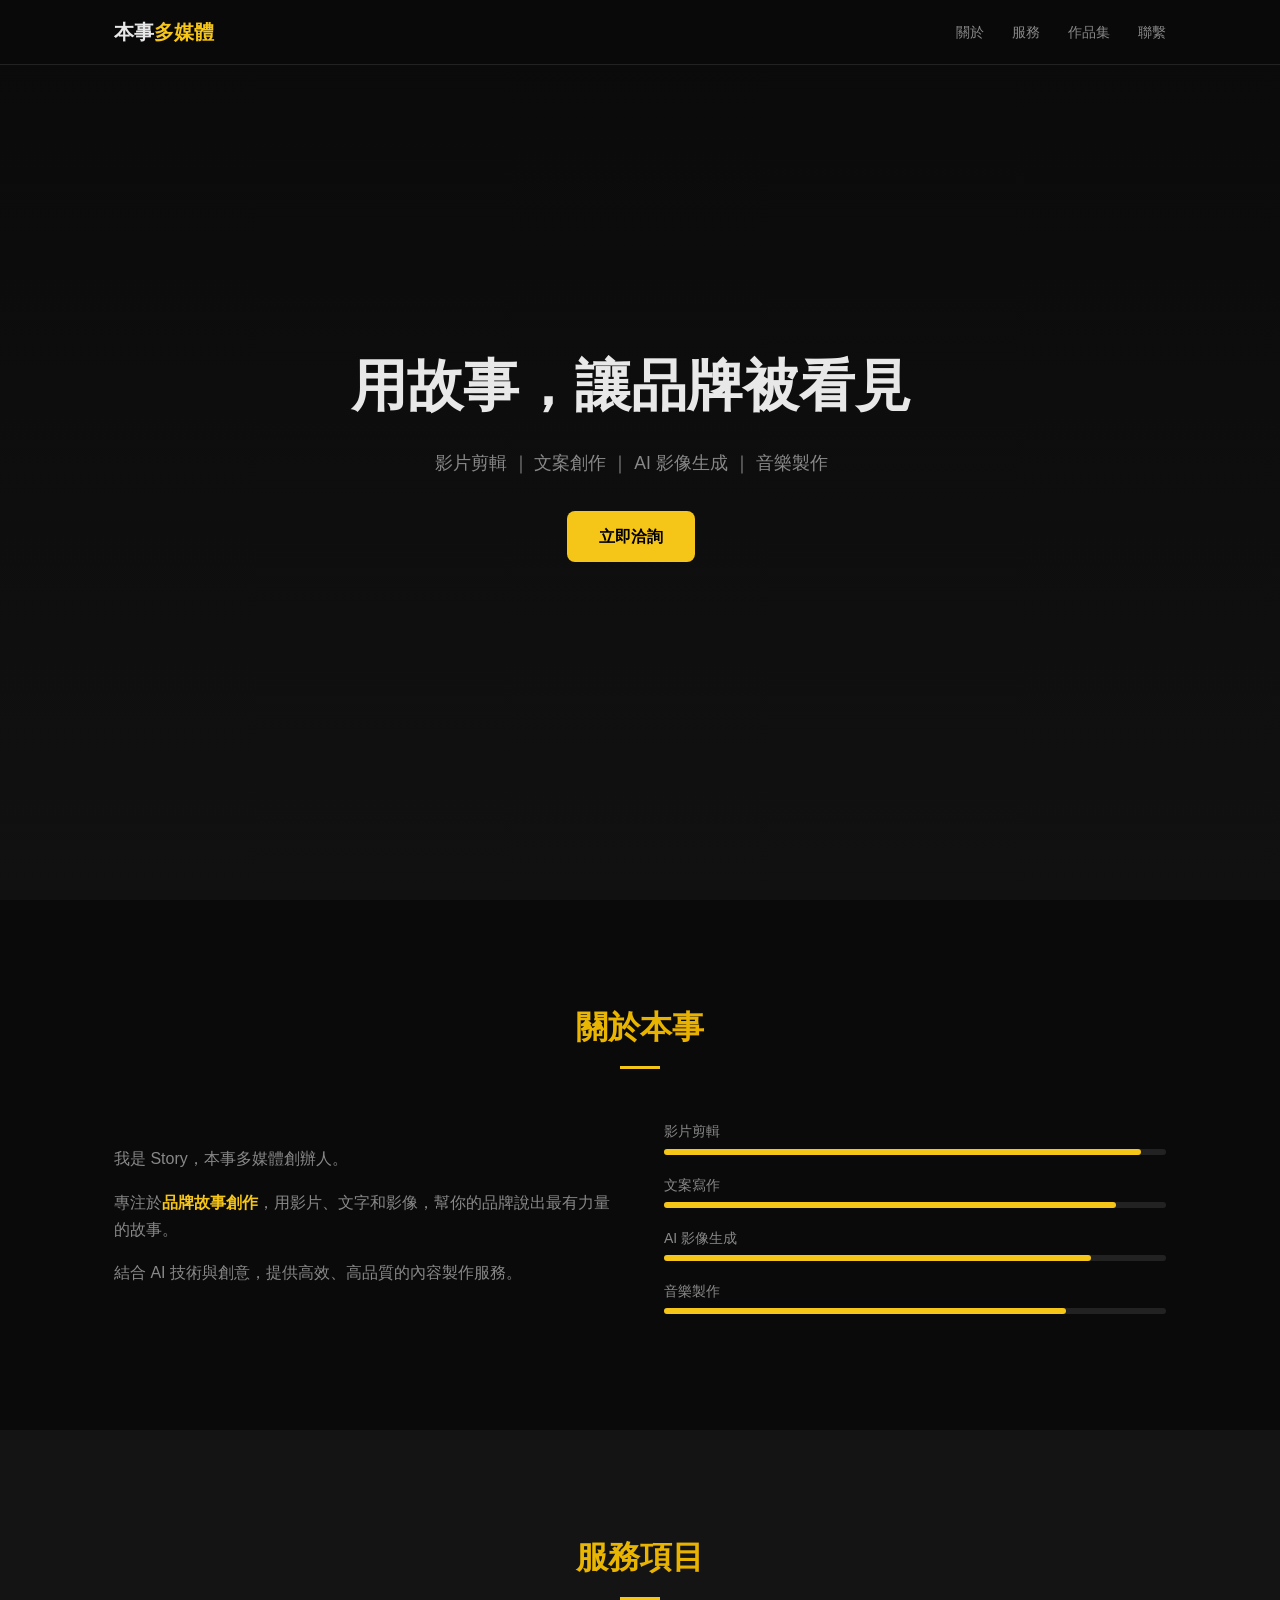
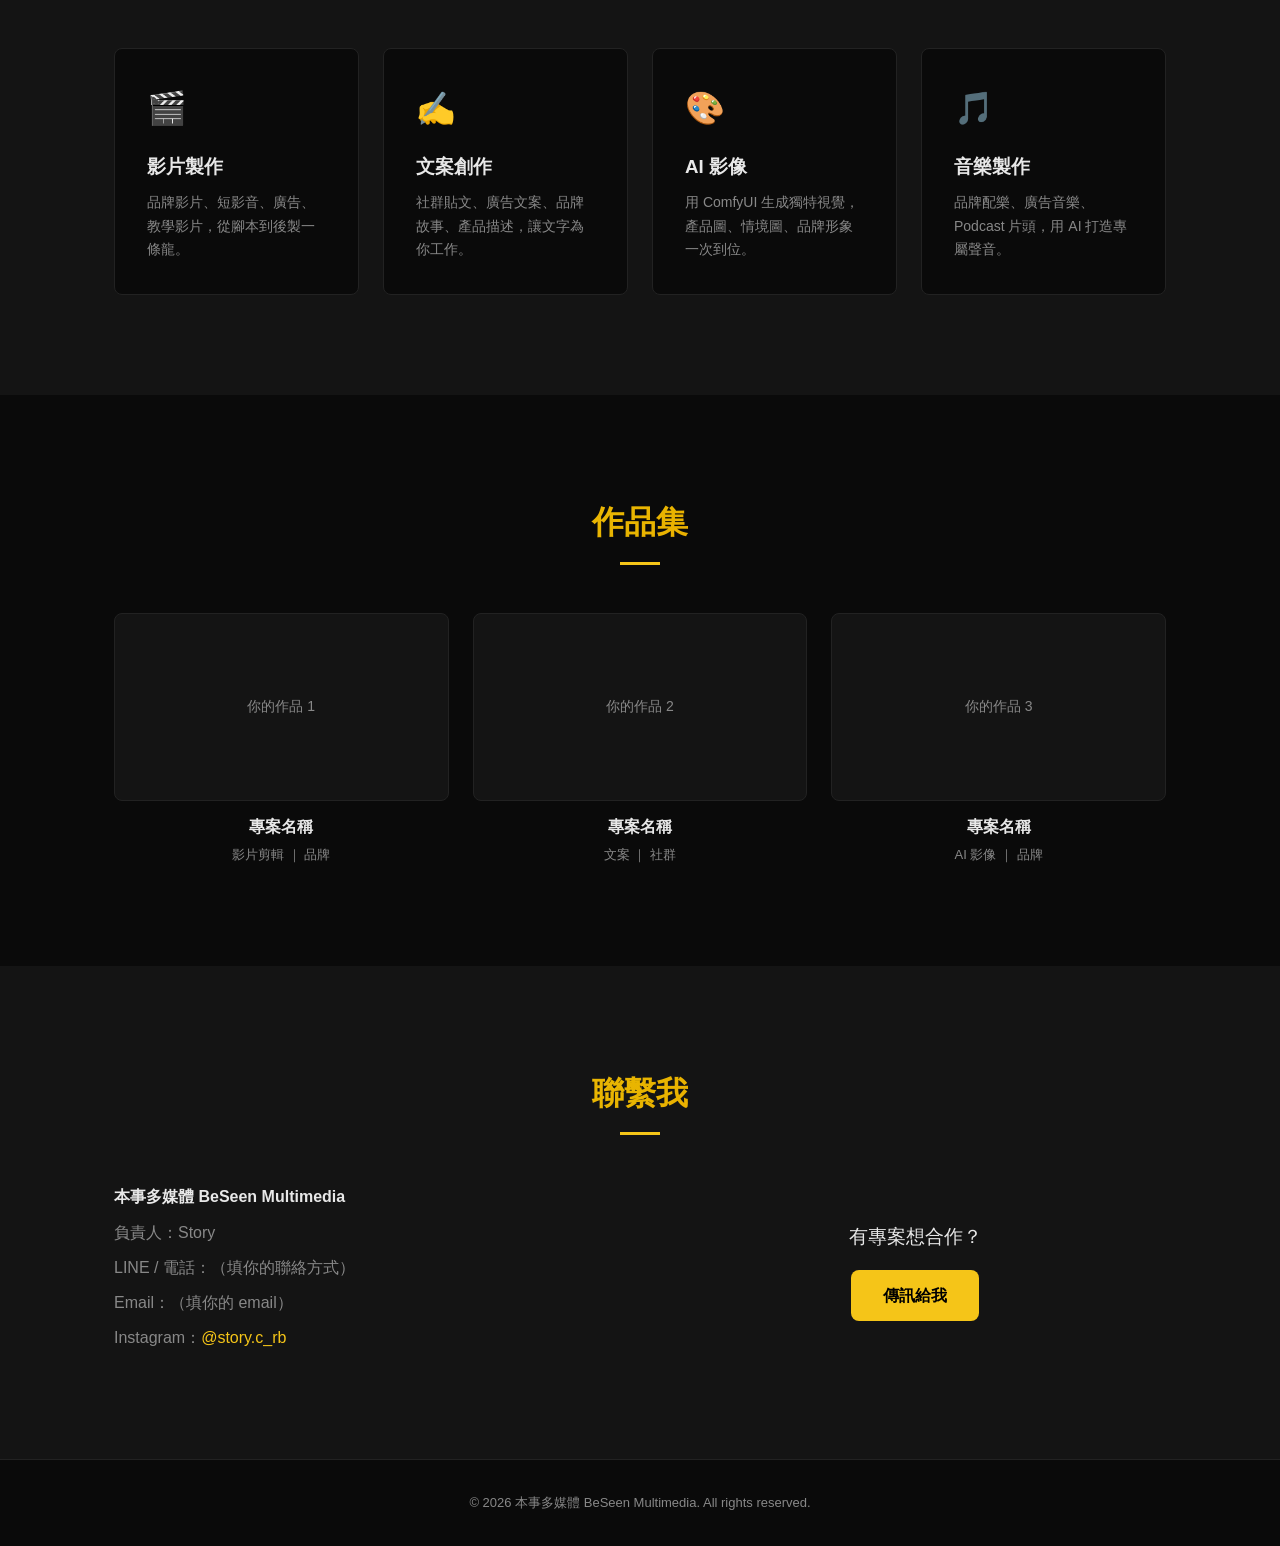
==== index.html @ 7d885e42 "強化視覺效果：所有標題添加漸層、卡片懸停效果更明顯" ====
<!DOCTYPE html>
<html lang="zh-TW">
<head>
<meta charset="UTF-8">
<meta name="viewport" content="width=device-width, initial-scale=1.0">
<title>本事多媒體 BeSeen Multimedia — 品牌故事創作</title>
<link rel="stylesheet" href="css/style.css">
</head>
<body>

<nav>
  <div class="container">
    <a href="#" class="logo">本事<span>多媒體</span></a>
    <ul>
      <li><a href="#about">關於</a></li>
      <li><a href="#services">服務</a></li>
      <li><a href="#portfolio">作品集</a></li>
      <li><a href="#contact">聯繫</a></li>
    </ul>
  </div>
</nav>

<!-- Hero -->
<section class="hero">
  <div class="container">
    <h1 class="gradient-text">用故事，讓品牌被看見</h1>
    <p>影片剪輯 ｜ 文案創作 ｜ AI 影像生成 ｜ 音樂製作</p>
    <a href="#contact" class="btn btn-pulse">立即洽詢</a>
  </div>
  <!-- Floating particles -->
  <div class="particle" style="left:10%;top:20%;animation-delay:0s;"></div>
  <div class="particle" style="left:20%;top:60%;animation-delay:1s;"></div>
  <div class="particle" style="left:80%;top:30%;animation-delay:2s;"></div>
  <div class="particle" style="left:70%;top:70%;animation-delay:3s;"></div>
  <div class="particle" style="left:40%;top:80%;animation-delay:4s;"></div>
</section>

<!-- About -->
<section id="about" class="section">
  <div class="container fade-in">
    <h2 class="gradient-text">關於本事</h2>
    <div class="about-grid">
      <div class="about-text">
        <p>我是 Story，本事多媒體創辦人。</p>
        <p>專注於<strong>品牌故事創作</strong>，用影片、文字和影像，幫你的品牌說出最有力量的故事。</p>
        <p>結合 AI 技術與創意，提供高效、高品質的內容製作服務。</p>
      </div>
      <div class="about-skills">
        <div class="skill" style="--fill-width:95%"><span class="skill-name">影片剪輯</span><div class="bar"><div class="fill" style="width:95%"></div></div></div>
        <div class="skill" style="--fill-width:90%"><span class="skill-name">文案寫作</span><div class="bar"><div class="fill" style="width:90%"></div></div></div>
        <div class="skill" style="--fill-width:85%"><span class="skill-name">AI 影像生成</span><div class="bar"><div class="fill" style="width:85%"></div></div></div>
        <div class="skill" style="--fill-width:80%"><span class="skill-name">音樂製作</span><div class="bar"><div class="fill" style="width:80%"></div></div></div>
      </div>
    </div>
  </div>
</section>

<!-- Services -->
<section id="services" class="section section-dark">
  <div class="container fade-in">
    <h2 class="gradient-text">服務項目</h2>
    <div class="services-grid">
      <div class="card fade-in stagger-1">
        <div class="card-icon">🎬</div>
        <h3>影片製作</h3>
        <p>品牌影片、短影音、廣告、教學影片，從腳本到後製一條龍。</p>
      </div>
      <div class="card fade-in stagger-2">
        <div class="card-icon">✍️</div>
        <h3>文案創作</h3>
        <p>社群貼文、廣告文案、品牌故事、產品描述，讓文字為你工作。</p>
      </div>
      <div class="card fade-in stagger-3">
        <div class="card-icon">🎨</div>
        <h3>AI 影像</h3>
        <p>用 ComfyUI 生成獨特視覺，產品圖、情境圖、品牌形象一次到位。</p>
      </div>
      <div class="card fade-in stagger-4">
        <div class="card-icon">🎵</div>
        <h3>音樂製作</h3>
        <p>品牌配樂、廣告音樂、Podcast 片頭，用 AI 打造專屬聲音。</p>
      </div>
    </div>
  </div>
</section>

<!-- Portfolio -->
<section id="portfolio" class="section">
  <div class="container fade-in">
    <h2 class="gradient-text">作品集</h2>
    <div class="portfolio-grid">
      <!-- 這裡放你的作品，每個作品一個項目 -->
      <div class="portfolio-item fade-in stagger-1">
        <div class="portfolio-placeholder">你的作品 1</div>
        <h4>專案名稱</h4>
        <p>影片剪輯 ｜ 品牌</p>
      </div>
      <div class="portfolio-item fade-in stagger-2">
        <div class="portfolio-placeholder">你的作品 2</div>
        <h4>專案名稱</h4>
        <p>文案 ｜ 社群</p>
      </div>
      <div class="portfolio-item fade-in stagger-3">
        <div class="portfolio-placeholder">你的作品 3</div>
        <h4>專案名稱</h4>
        <p>AI 影像 ｜ 品牌</p>
      </div>
    </div>
  </div>
</section>

<!-- Contact -->
<section id="contact" class="section section-dark">
  <div class="container fade-in">
    <h2 class="gradient-text">聯繫我</h2>
    <div class="contact-grid">
      <div class="contact-info fade-in stagger-1">
        <p><strong>本事多媒體 BeSeen Multimedia</strong></p>
        <p>負責人：Story</p>
        <p>LINE / 電話：（填你的聯絡方式）</p>
        <p>Email：（填你的 email）</p>
        <p>Instagram：<a href="https://instagram.com/story.c_rb">@story.c_rb</a></p>
      </div>
      <div class="contact-cta fade-in stagger-2">
        <p>有專案想合作？</p>
        <a href="https://instagram.com/story.c_rb" class="btn">傳訊給我</a>
      </div>
    </div>
  </div>
</section>

<footer>
  <div class="container">
    <p>&copy; 2026 本事多媒體 BeSeen Multimedia. All rights reserved.</p>
  </div>
</footer>

<!-- Scroll animations & interactivity -->
<script>
document.addEventListener('DOMContentLoaded', function() {
  // ══════════════════════════════════════
  // Scroll-triggered fade-in animations
  // ══════════════════════════════════════
  const observerOptions = {
    root: null,
    rootMargin: '0px',
    threshold: 0.1
  };
  const observer = new IntersectionObserver((entries) => {
    entries.forEach(entry => {
      if (entry.isIntersecting) {
        entry.target.classList.add('visible');
        // Unobserve after animation to prevent re-triggering
        observer.unobserve(entry.target);
      }
    });
  }, observerOptions);
  // Observe all fade-in elements
  document.querySelectorAll('.fade-in').forEach(el => observer.observe(el));

  // ══════════════════════════════════════
  // Nav scroll effect
  // ══════════════════════════════════════
  const nav = document.querySelector('nav');
  window.addEventListener('scroll', () => {
    if (window.scrollY > 50) {
      nav.classList.add('scrolled');
    } else {
      nav.classList.remove('scrolled');
    }
  });

  // ══════════════════════════════════════
  // Skill bar animation on scroll
  // ══════════════════════════════════════
  const skillObserver = new IntersectionObserver((entries) => {
    entries.forEach(entry => {
      if (entry.isIntersecting) {
        entry.target.classList.add('animate');
        skillObserver.unobserve(entry.target);
      }
    });
  }, { threshold: 0.5 });
  document.querySelectorAll('.skill').forEach(skill => skillObserver.observe(skill));

  // ══════════════════════════════════════
  // Smooth scrolling for anchor links
  // ══════════════════════════════════════
  document.querySelectorAll('a[href^="#"]').forEach(anchor => {
    anchor.addEventListener('click', function(e) {
      e.preventDefault();
      const targetId = this.getAttribute('href');
      if (targetId === '#') return;
      const targetElement = document.querySelector(targetId);
      if (targetElement) {
        targetElement.scrollIntoView({
          behavior: 'smooth',
          block: 'start'
        });
      }
    });
  });

  // ══════════════════════════════════════
  // Hero particle randomness
  // ══════════════════════════════════════
  const heroParticles = document.querySelectorAll('.hero .particle');
  heroParticles.forEach((p, i) => {
    // Randomize size and animation duration
    const size = 2 + Math.random() * 4;
    p.style.width = `${size}px`;
    p.style.height = `${size}px`;
    p.style.animationDuration = `${4 + Math.random() * 4}s`;
  });
});
</script>

</body>
</html>
---- css/style.css ----
/* 本事多媒體 — 極簡暗色系 */

:root {
  --bg: #0a0a0a;
  --bg2: #141414;
  --text: #e8e8e8;
  --text-dim: #888;
  --accent: #f5c518;
  --accent2: #e8b400;
  --border: #222;
  --radius: 8px;
}

* { margin: 0; padding: 0; box-sizing: border-box; }

body {
  font-family: -apple-system, 'Noto Sans TC', 'Microsoft JhengHei', sans-serif;
  background: var(--bg);
  color: var(--text);
  line-height: 1.7;
  font-size: 16px;
}

a { color: var(--accent); text-decoration: none; }
a:hover { color: var(--accent2); }

.container { max-width: 1100px; margin: 0 auto; padding: 0 24px; }

/* Nav */
nav {
  position: fixed; top: 0; width: 100%;
  background: rgba(10,10,10,0.95);
  backdrop-filter: blur(10px);
  border-bottom: 1px solid var(--border);
  z-index: 100;
}
nav .container {
  display: flex; justify-content: space-between; align-items: center;
  height: 64px;
}
.logo { font-size: 20px; font-weight: 700; color: var(--text); }
.logo span { color: var(--accent); }
nav ul { list-style: none; display: flex; gap: 28px; }
nav ul a { color: var(--text-dim); font-size: 14px; }
nav ul a:hover { color: var(--accent); }

/* Hero */
.hero {
  min-height: 100vh;
  display: flex; align-items: center; justify-content: center;
  text-align: center;
  background: linear-gradient(180deg, #0a0a0a 0%, #111 100%);
}
.hero h1 { font-size: clamp(2rem, 5vw, 3.5rem); font-weight: 800; margin-bottom: 16px; }
.hero p { color: var(--text-dim); font-size: 1.1rem; margin-bottom: 32px; }

/* Buttons */
.btn {
  display: inline-block; padding: 12px 32px;
  background: var(--accent); color: #000;
  border-radius: var(--radius); font-weight: 600;
  transition: all 0.2s;
}
.btn:hover { background: var(--accent2); color: #000; transform: translateY(-1px); }

/* Sections */
.section { padding: 100px 0; }
.section-dark { background: var(--bg2); }
.section h2 {
  font-size: 2rem; text-align: center; margin-bottom: 48px;
  position: relative;
}
.section h2::after {
  content: ''; display: block; width: 40px; height: 3px;
  background: var(--accent); margin: 12px auto 0;
}

/* About */
.about-grid { display: grid; grid-template-columns: 1fr 1fr; gap: 48px; align-items: center; }
.about-text p { margin-bottom: 16px; color: var(--text-dim); }
.about-text strong { color: var(--accent); }
.skill { margin-bottom: 16px; }
.skill-name { font-size: 14px; color: var(--text-dim); }
.bar { height: 6px; background: var(--border); border-radius: 3px; margin-top: 4px; }
.fill { height: 100%; background: var(--accent); border-radius: 3px; }

/* Services */
.services-grid { display: grid; grid-template-columns: repeat(auto-fit, minmax(220px, 1fr)); gap: 24px; }
.card {
  background: var(--bg); border: 1px solid var(--border);
  border-radius: var(--radius); padding: 32px;
  transition: border-color 0.2s;
}
.card:hover { border-color: var(--accent); }
.card-icon { font-size: 2rem; margin-bottom: 16px; }
.card h3 { margin-bottom: 8px; }
.card p { color: var(--text-dim); font-size: 14px; }

/* Portfolio */
.portfolio-grid { display: grid; grid-template-columns: repeat(auto-fit, minmax(280px, 1fr)); gap: 24px; }
.portfolio-item { text-align: center; }
.portfolio-placeholder {
  aspect-ratio: 16/9; background: var(--bg2); border: 1px solid var(--border);
  border-radius: var(--radius); display: flex; align-items: center; justify-content: center;
  color: var(--text-dim); font-size: 14px; margin-bottom: 12px;
}
.portfolio-item h4 { margin-bottom: 4px; }
.portfolio-item p { color: var(--text-dim); font-size: 13px; }

/* Contact */
.contact-grid { display: grid; grid-template-columns: 1fr 1fr; gap: 48px; align-items: center; }
.contact-info p { margin-bottom: 8px; color: var(--text-dim); }
.contact-info strong { color: var(--text); }
.contact-cta { text-align: center; }
.contact-cta p { margin-bottom: 16px; font-size: 1.2rem; }

/* Footer */
footer { padding: 32px 0; text-align: center; border-top: 1px solid var(--border); }
footer p { color: var(--text-dim); font-size: 13px; }

/* ══════════════════════════════════════
   ENHANCED INTERACTIONS & ANIMATIONS
   ══════════════════════════════════════ */

/* Smooth scrolling */
html { scroll-behavior: smooth; }

/* Fade-in on scroll */
.fade-in {
  opacity: 0;
  transform: translateY(30px);
  transition: opacity 0.8s ease, transform 0.8s ease;
}
.fade-in.visible {
  opacity: 1;
  transform: translateY(0);
/* Text gradient effect */
.gradient-text {
  background: linear-gradient(135deg, var(--accent), #e8b400, #ff8c00);
  -webkit-background-clip: text;
  -webkit-text-fill-color: transparent;
  background-clip: text;
  /* Fallback for older browsers */
  color: var(--accent);
}

/* Enhanced card hover effects */
.card {
  transition: transform 0.3s ease, box-shadow 0.3s ease, border-color 0.3s ease;
}
.card:hover {
  transform: translateY(-8px) scale(1.02);
  box-shadow: 0 16px 48px rgba(0,0,0,0.5), 0 0 20px rgba(245,197,24,0.1);
  border-color: var(--accent);
}

/* Button pulse animation */
@keyframes pulse {
  0% { box-shadow: 0 0 0 0 rgba(245,197,24,0.4); }
  70% { box-shadow: 0 0 0 12px rgba(245,197,24,0); }
  100% { box-shadow: 0 0 0 0 rgba(245,197,24,0); }
}
.btn-pulse { animation: pulse 2s infinite; }

/* Parallax hero background */
.hero {
  background: linear-gradient(180deg, #0a0a0a 0%, #111 100%);
  position: relative;
  overflow: hidden;
}
.hero::before {
  content: '';
  position: absolute;
  inset: 0;
  background: radial-gradient(ellipse at 50% 40%, rgba(245,197,24,0.05) 0%, transparent 80%);
  animation: heroGlow 8s ease-in-out infinite alternate;
}
@keyframes heroGlow {
  0% { opacity: 0.3; transform: scale(1); }
  100% { opacity: 0.6; transform: scale(1.1); }
}

/* Floating particles in hero */
.particle {
  position: absolute;
  width: 4px;
  height: 4px;
  background: var(--accent);
  border-radius: float;
  opacity: 0.3;
  animation: float 6s ease-in-out infinite;
}
@keyframes float {
  0%, 100% { transform: translateY(0) rotate(0deg); opacity: 0.3; }
  50% { transform: translateY(-20px) rotate(180deg); opacity: 0.6; }
}

/* Skill bar animation */
.skill .fill {
  width: 0;
  transition: width 1.5s ease-out;
}
.skill.animate .fill {
  width: var(--fill-width);
}

/* Portfolio item hover zoom */
.portfolio-item {
  transition: transform 0.3s ease;
}
.portfolio-item:hover {
  transform: scale(1.03);
}
.portfolio-placeholder {
  transition: background-color 0.3s ease, border-color 0.3s ease;
}
.portfolio-item:hover .portfolio-placeholder {
  background-color: rgba(245,197,24,0.05);
  border-color: var(--accent);
}

/* Nav scroll effect */
nav.scrolled {
  background: rgba(10,10,10,0.98);
  border-bottom-color: var(--accent);
}

/* Text gradient effect */
.gradient-text {
  background: linear-gradient(135deg, var(--accent), #e8b400, #ff8c00);
  -webkit-background-clip: text;
  -webkit-text-fill-color: transparent;
  background-clip: text;
}

/* Mobile */
@media (max-width: 768px) {
  .about-grid, .contact-grid { grid-template-columns: 1fr; }
  nav ul { gap: 16px; }
  .hero h1 { font-size: 1.8rem; }
  .card:hover { transform: translateY(-3px); }
}
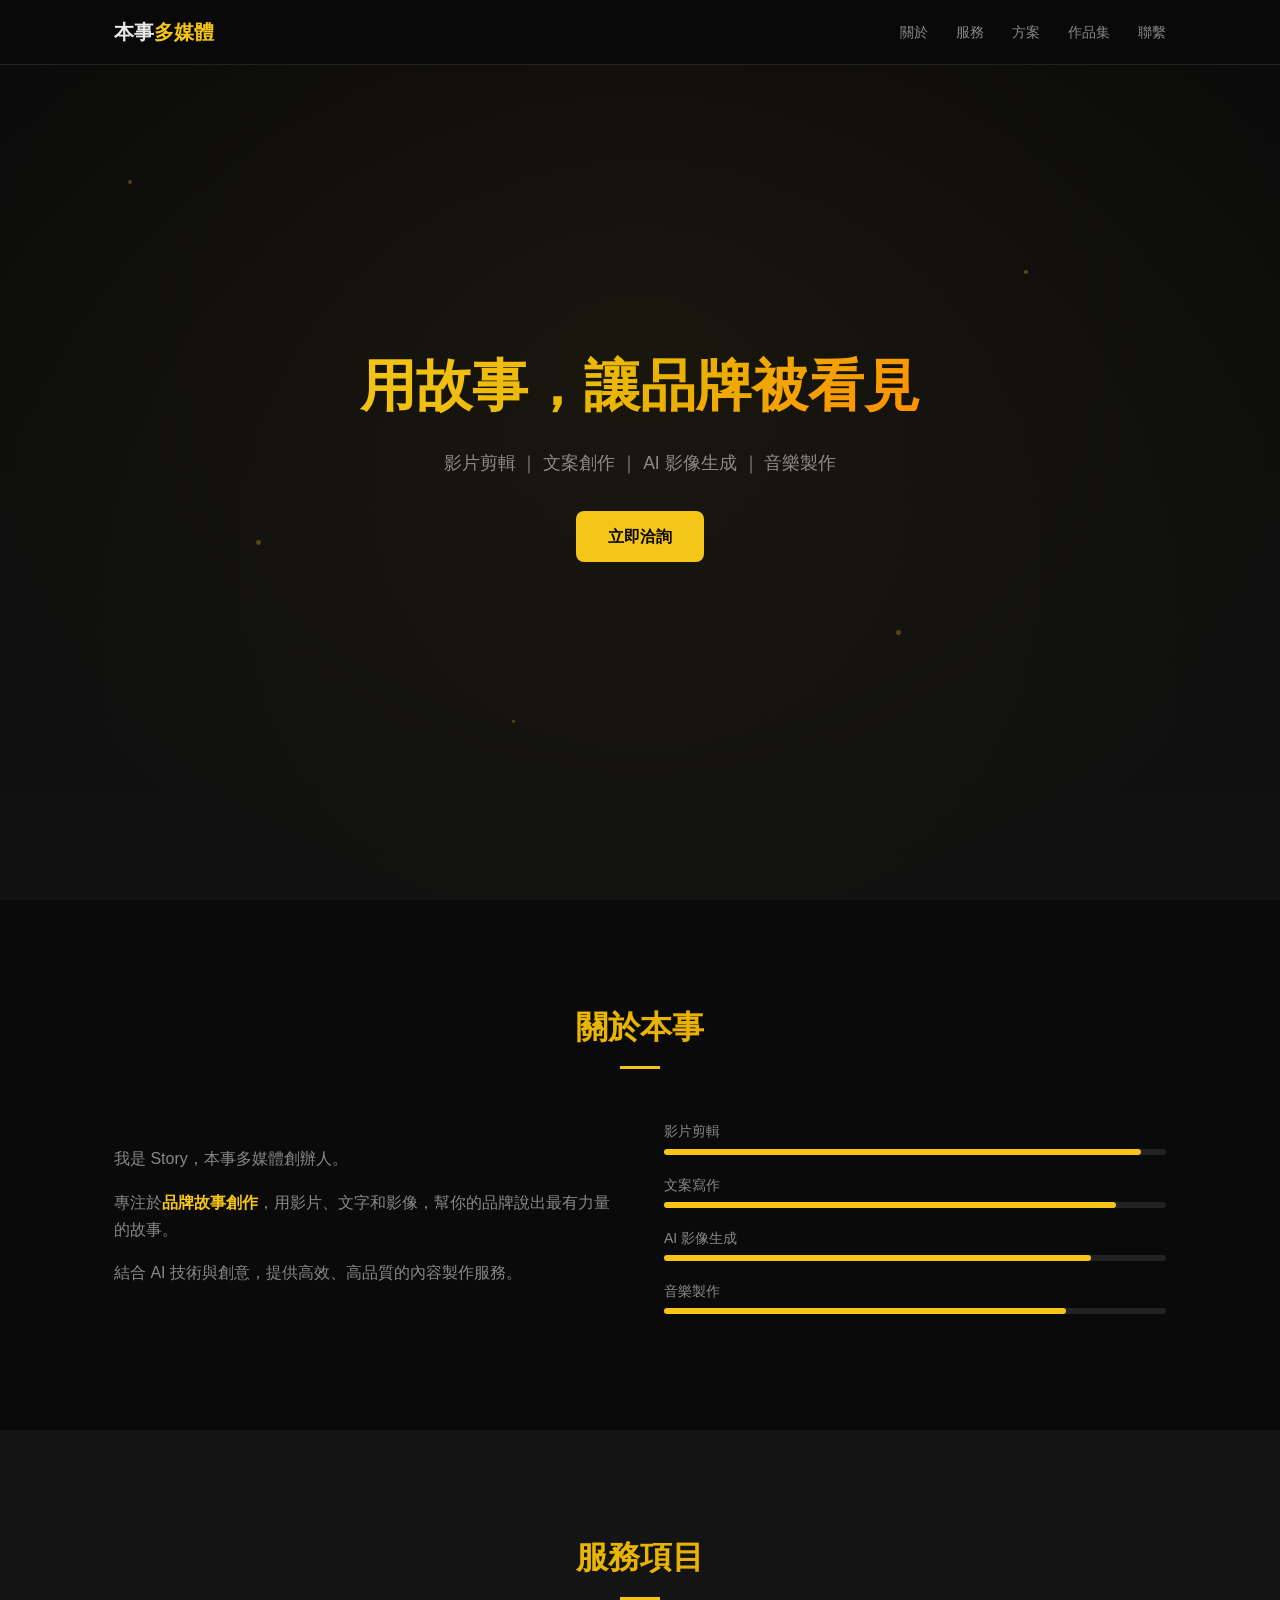
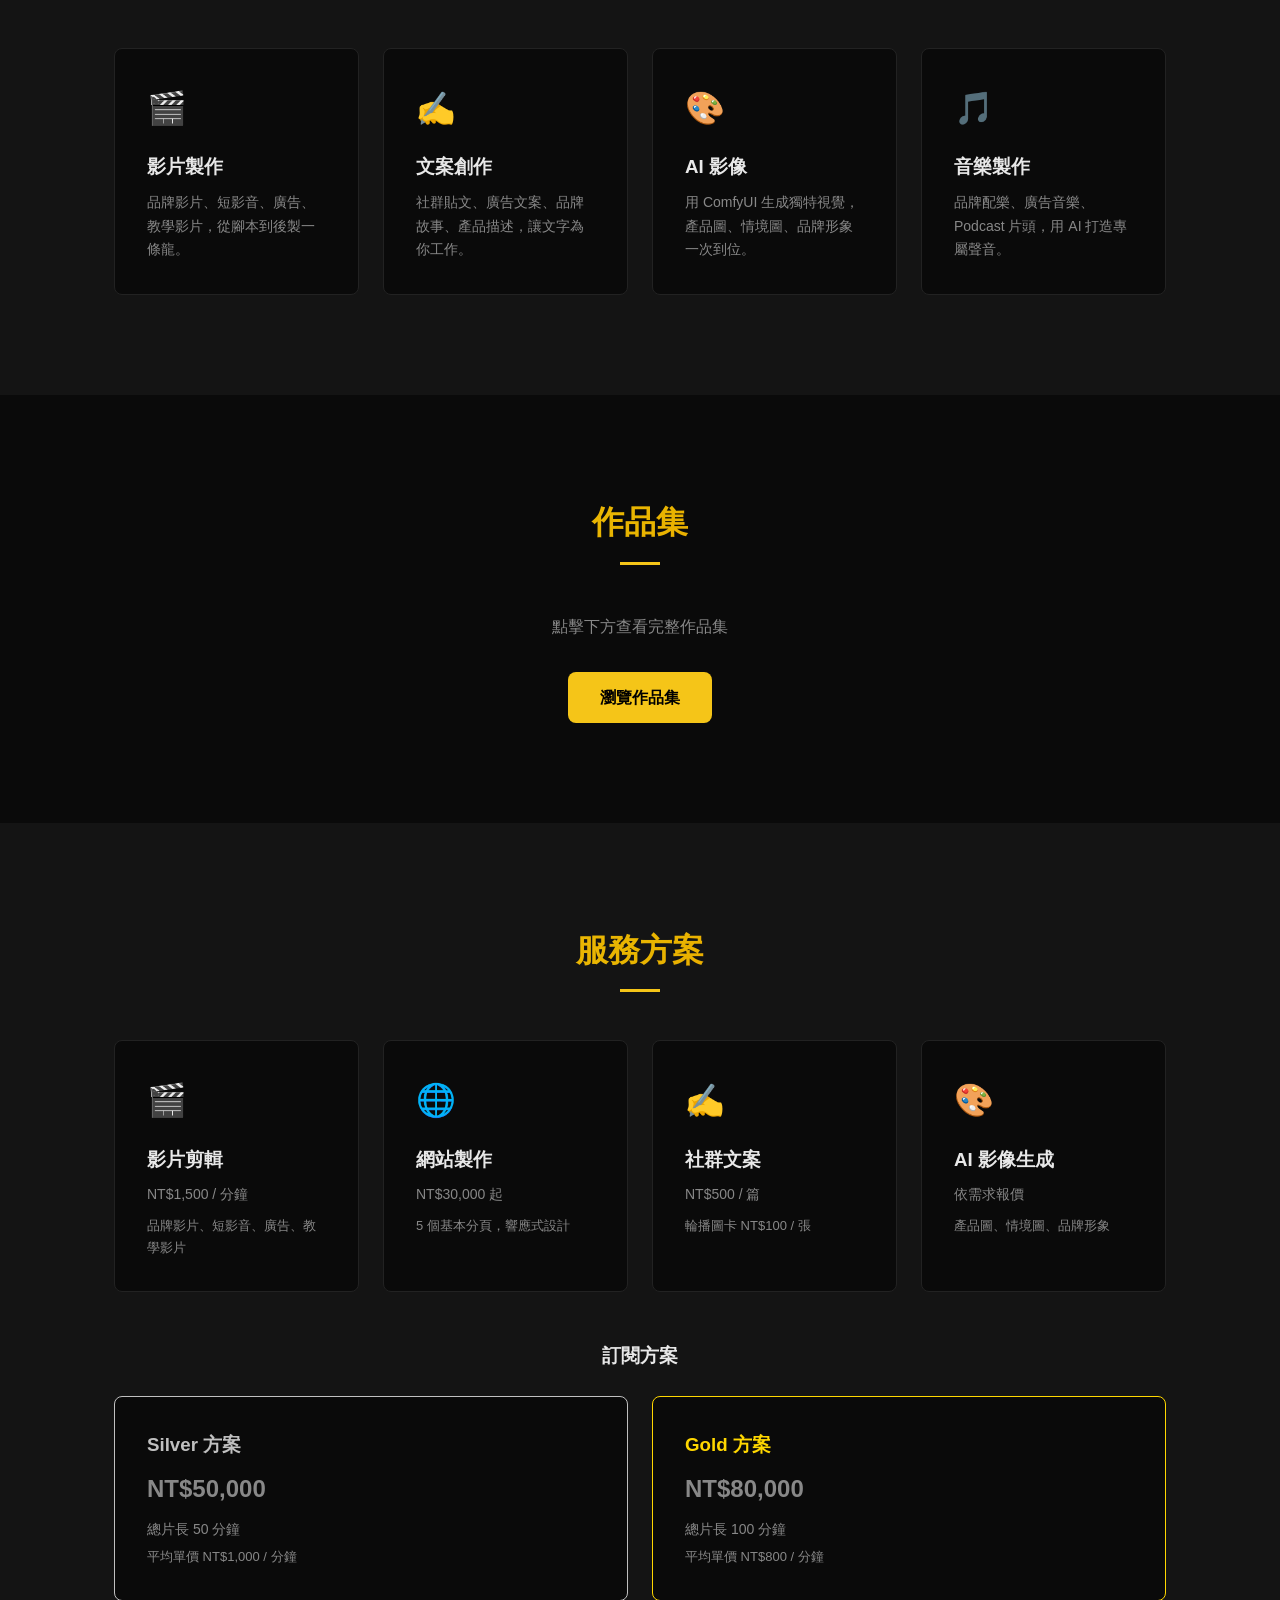
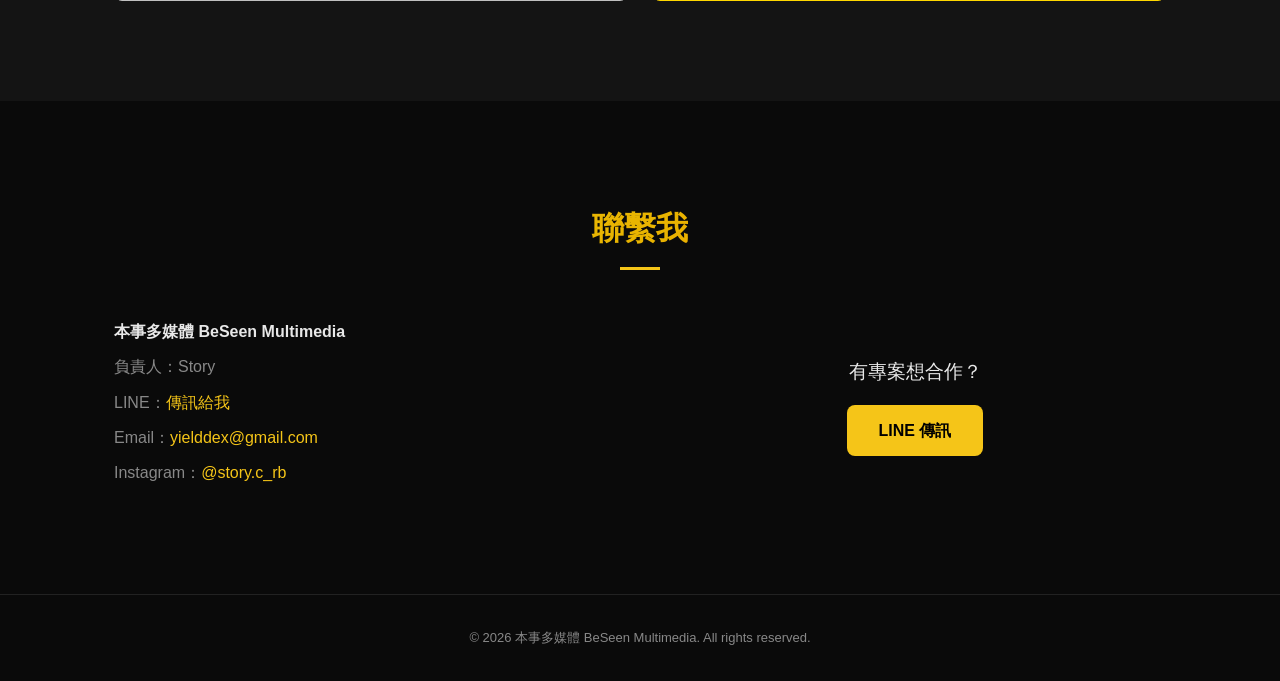
==== commit 8a445a66: "更新服務價目、聯絡資訊、作品集連結、訂閱方案" ====
--- a/index.html
+++ b/index.html
@@ -14,6 +14,7 @@
     <ul>
       <li><a href="#about">關於</a></li>
       <li><a href="#services">服務</a></li>
+      <li><a href="#pricing">方案</a></li>
       <li><a href="#portfolio">作品集</a></li>
       <li><a href="#contact">聯繫</a></li>
     </ul>
@@ -88,42 +89,78 @@
 <section id="portfolio" class="section">
   <div class="container fade-in">
     <h2 class="gradient-text">作品集</h2>
-    <div class="portfolio-grid">
-      <!-- 這裡放你的作品，每個作品一個項目 -->
-      <div class="portfolio-item fade-in stagger-1">
-        <div class="portfolio-placeholder">你的作品 1</div>
-        <h4>專案名稱</h4>
-        <p>影片剪輯 ｜ 品牌</p>
-      </div>
-      <div class="portfolio-item fade-in stagger-2">
-        <div class="portfolio-placeholder">你的作品 2</div>
-        <h4>專案名稱</h4>
-        <p>文案 ｜ 社群</p>
-      </div>
-      <div class="portfolio-item fade-in stagger-3">
-        <div class="portfolio-placeholder">你的作品 3</div>
-        <h4>專案名稱</h4>
-        <p>AI 影像 ｜ 品牌</p>
+    <p style="text-align:center;color:var(--text-dim);margin-bottom:32px;">點擊下方查看完整作品集</p>
+    <div style="text-align:center;">
+      <a href="https://drive.google.com/drive/folders/1zQLMpoyXFoV4wm3VaZWwSocVGGFFy7O8?usp=sharing" class="btn" target="_blank" rel="noopener">瀏覽作品集</a>
+    </div>
+  </div>
+</section>
+
+<!-- Pricing -->
+<section id="pricing" class="section section-dark">
+  <div class="container fade-in">
+    <h2 class="gradient-text">服務方案</h2>
+    <div class="services-grid">
+      <div class="card fade-in stagger-1">
+        <div class="card-icon">🎬</div>
+        <h3>影片剪輯</h3>
+        <p>NT$1,500 / 分鐘</p>
+        <p style="color:var(--text-dim);font-size:13px;margin-top:8px;">品牌影片、短影音、廣告、教學影片</p>
+      </div>
+      <div class="card fade-in stagger-2">
+        <div class="card-icon">🌐</div>
+        <h3>網站製作</h3>
+        <p>NT$30,000 起</p>
+        <p style="color:var(--text-dim);font-size:13px;margin-top:8px;">5 個基本分頁，響應式設計</p>
+      </div>
+      <div class="card fade-in stagger-3">
+        <div class="card-icon">✍️</div>
+        <h3>社群文案</h3>
+        <p>NT$500 / 篇</p>
+        <p style="color:var(--text-dim);font-size:13px;margin-top:8px;">輪播圖卡 NT$100 / 張</p>
+      </div>
+      <div class="card fade-in stagger-4">
+        <div class="card-icon">🎨</div>
+        <h3>AI 影像生成</h3>
+        <p>依需求報價</p>
+        <p style="color:var(--text-dim);font-size:13px;margin-top:8px;">產品圖、情境圖、品牌形象</p>
+      </div>
+    </div>
+    <div style="margin-top:48px;">
+      <h3 style="text-align:center;margin-bottom:24px;">訂閱方案</h3>
+      <div class="services-grid">
+        <div class="card fade-in stagger-1" style="border-color:#c0c0c0;">
+          <h3 style="color:#c0c0c0;">Silver 方案</h3>
+          <p style="font-size:1.5rem;font-weight:700;">NT$50,000</p>
+          <p style="color:var(--text-dim);font-size:14px;margin-top:8px;">總片長 50 分鐘</p>
+          <p style="color:var(--text-dim);font-size:13px;margin-top:4px;">平均單價 NT$1,000 / 分鐘</p>
+        </div>
+        <div class="card fade-in stagger-2" style="border-color:#ffd700;">
+          <h3 style="color:#ffd700;">Gold 方案</h3>
+          <p style="font-size:1.5rem;font-weight:700;">NT$80,000</p>
+          <p style="color:var(--text-dim);font-size:14px;margin-top:8px;">總片長 100 分鐘</p>
+          <p style="color:var(--text-dim);font-size:13px;margin-top:4px;">平均單價 NT$800 / 分鐘</p>
+        </div>
       </div>
     </div>
   </div>
 </section>
 
 <!-- Contact -->
-<section id="contact" class="section section-dark">
+<section id="contact" class="section">
   <div class="container fade-in">
     <h2 class="gradient-text">聯繫我</h2>
     <div class="contact-grid">
       <div class="contact-info fade-in stagger-1">
         <p><strong>本事多媒體 BeSeen Multimedia</strong></p>
         <p>負責人：Story</p>
-        <p>LINE / 電話：（填你的聯絡方式）</p>
-        <p>Email：（填你的 email）</p>
+        <p>LINE：<a href="https://line.me/ti/p/G1rRvflCQE" target="_blank" rel="noopener">傳訊給我</a></p>
+        <p>Email：<a href="mailto:yielddex@gmail.com">yielddex@gmail.com</a></p>
         <p>Instagram：<a href="https://instagram.com/story.c_rb">@story.c_rb</a></p>
       </div>
       <div class="contact-cta fade-in stagger-2">
         <p>有專案想合作？</p>
-        <a href="https://instagram.com/story.c_rb" class="btn">傳訊給我</a>
+        <a href="https://line.me/ti/p/G1rRvflCQE" class="btn" target="_blank" rel="noopener">LINE 傳訊</a>
       </div>
     </div>
   </div>
--- a/css/style.css
+++ b/css/style.css
@@ -134,13 +134,13 @@
 .fade-in.visible {
   opacity: 1;
   transform: translateY(0);
+}
 /* Text gradient effect */
 .gradient-text {
   background: linear-gradient(135deg, var(--accent), #e8b400, #ff8c00);
   -webkit-background-clip: text;
   -webkit-text-fill-color: transparent;
   background-clip: text;
-  /* Fallback for older browsers */
   color: var(--accent);
 }
 
@@ -186,7 +186,7 @@
   width: 4px;
   height: 4px;
   background: var(--accent);
-  border-radius: float;
+  border-radius: 50%;
   opacity: 0.3;
   animation: float 6s ease-in-out infinite;
 }
@@ -223,14 +223,6 @@
 nav.scrolled {
   background: rgba(10,10,10,0.98);
   border-bottom-color: var(--accent);
-}
-
-/* Text gradient effect */
-.gradient-text {
-  background: linear-gradient(135deg, var(--accent), #e8b400, #ff8c00);
-  -webkit-background-clip: text;
-  -webkit-text-fill-color: transparent;
-  background-clip: text;
 }
 
 /* Mobile */
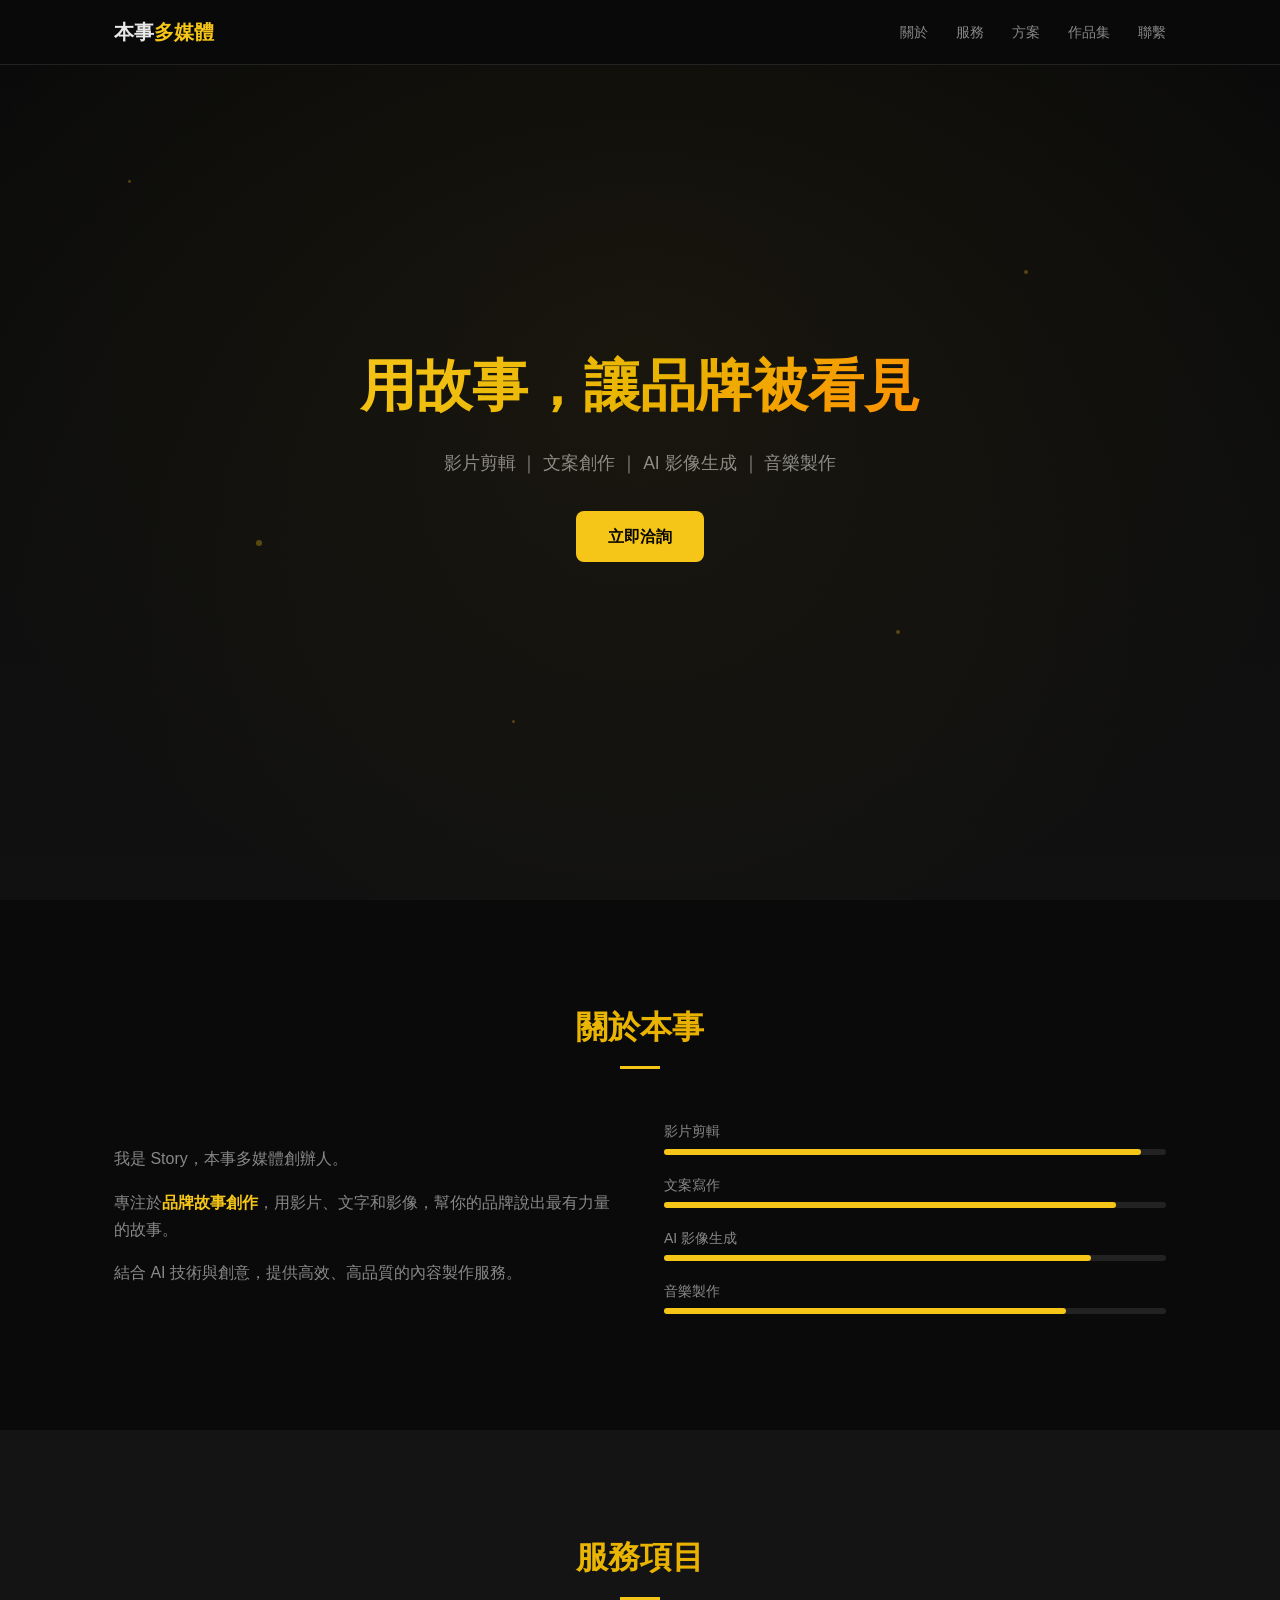
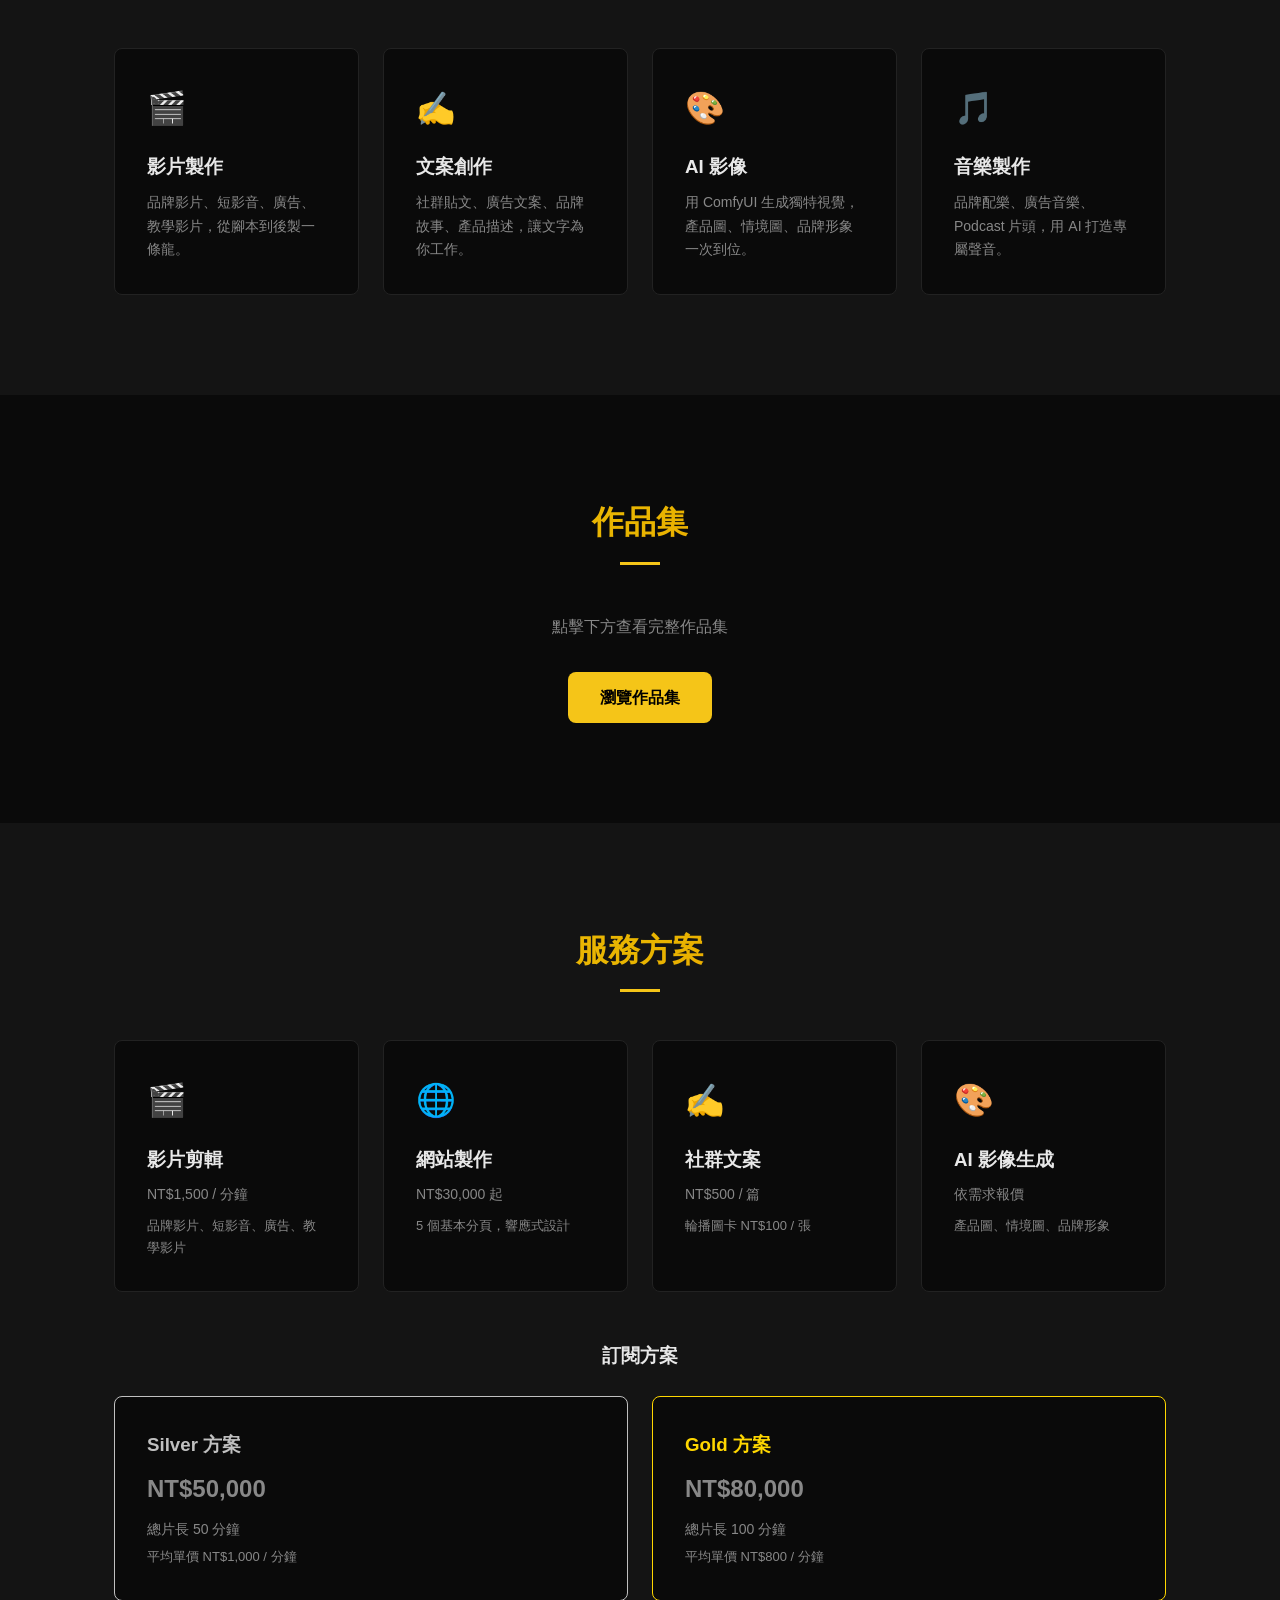
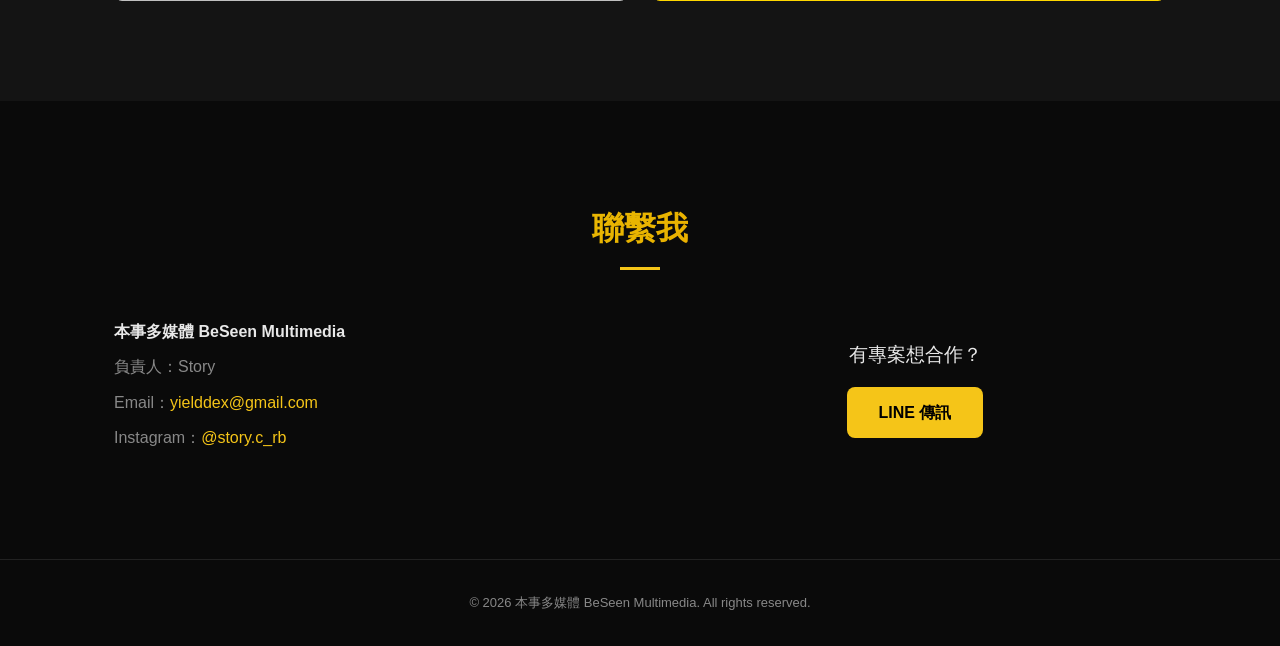
==== commit bc510787: "移除聯絡區重複的LINE文字連結" ====
--- a/index.html
+++ b/index.html
@@ -154,7 +154,6 @@
       <div class="contact-info fade-in stagger-1">
         <p><strong>本事多媒體 BeSeen Multimedia</strong></p>
         <p>負責人：Story</p>
-        <p>LINE：<a href="https://line.me/ti/p/G1rRvflCQE" target="_blank" rel="noopener">傳訊給我</a></p>
         <p>Email：<a href="mailto:yielddex@gmail.com">yielddex@gmail.com</a></p>
         <p>Instagram：<a href="https://instagram.com/story.c_rb">@story.c_rb</a></p>
       </div>
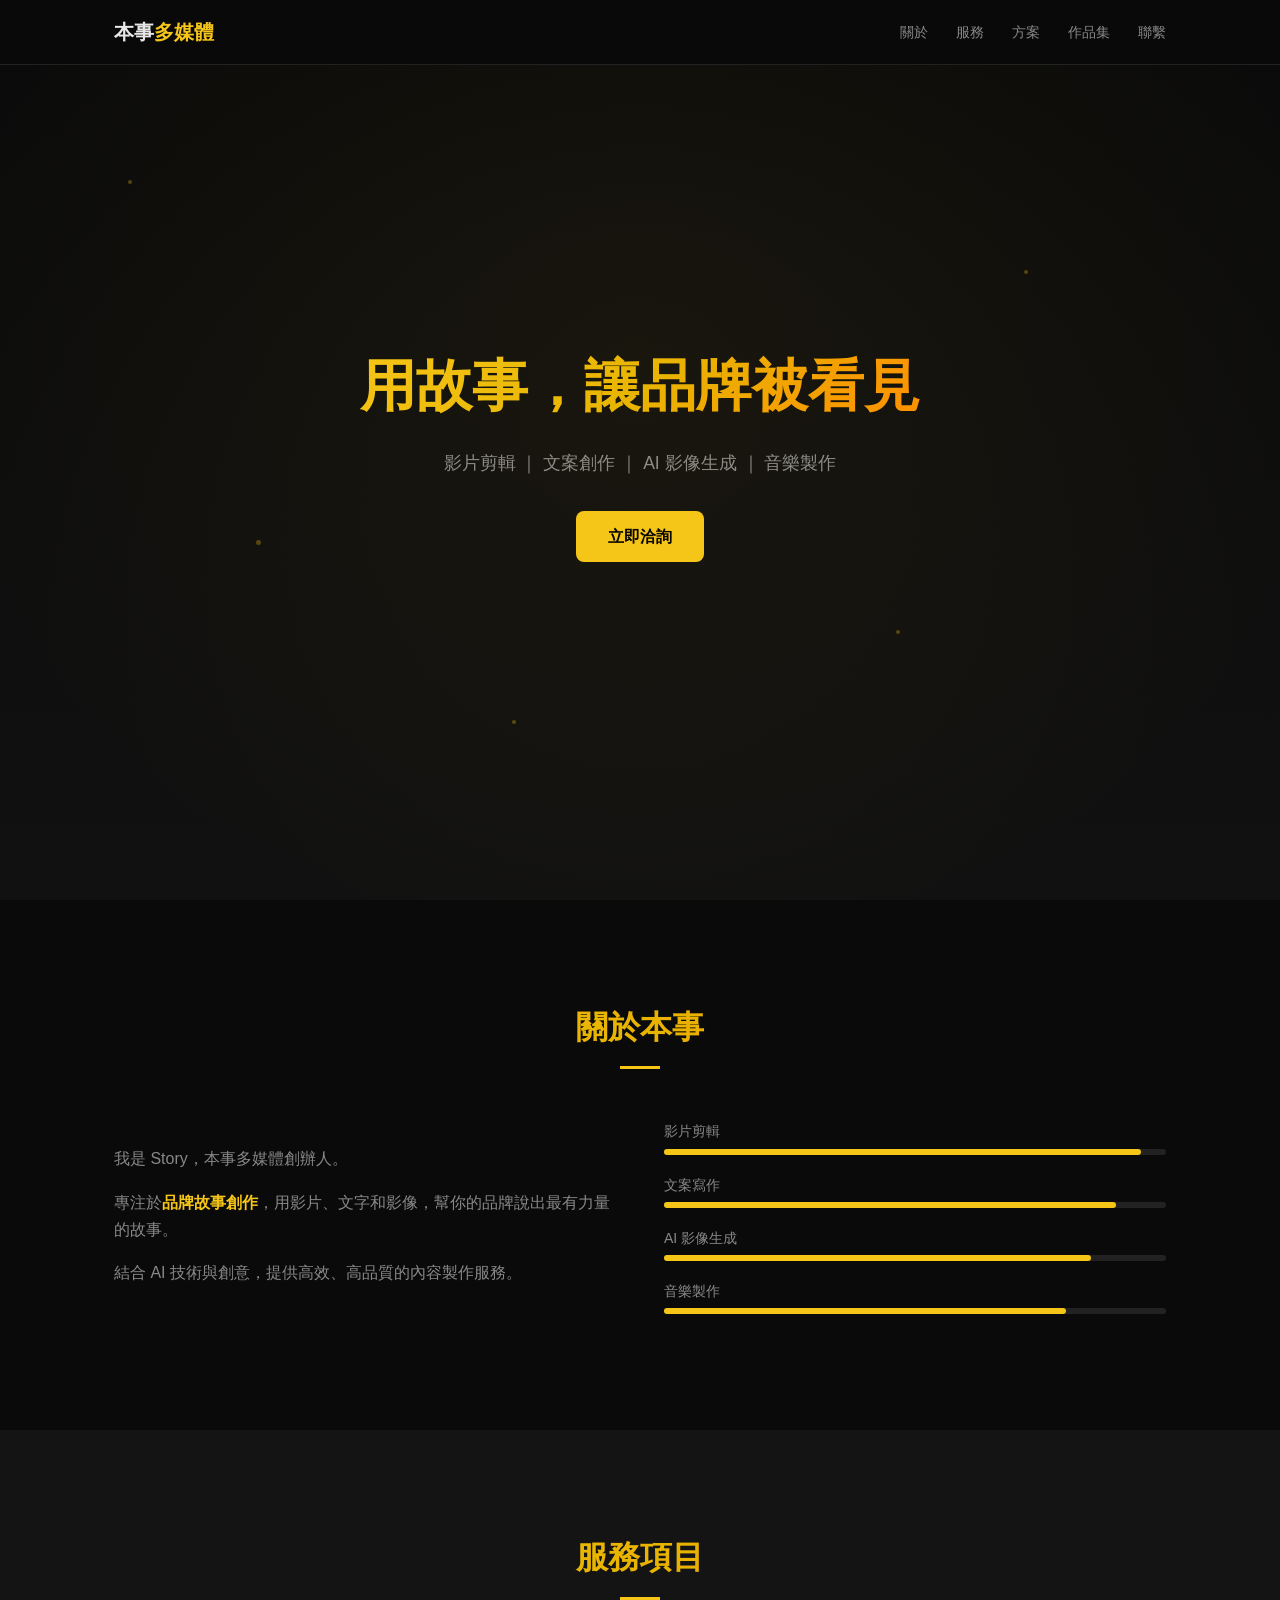
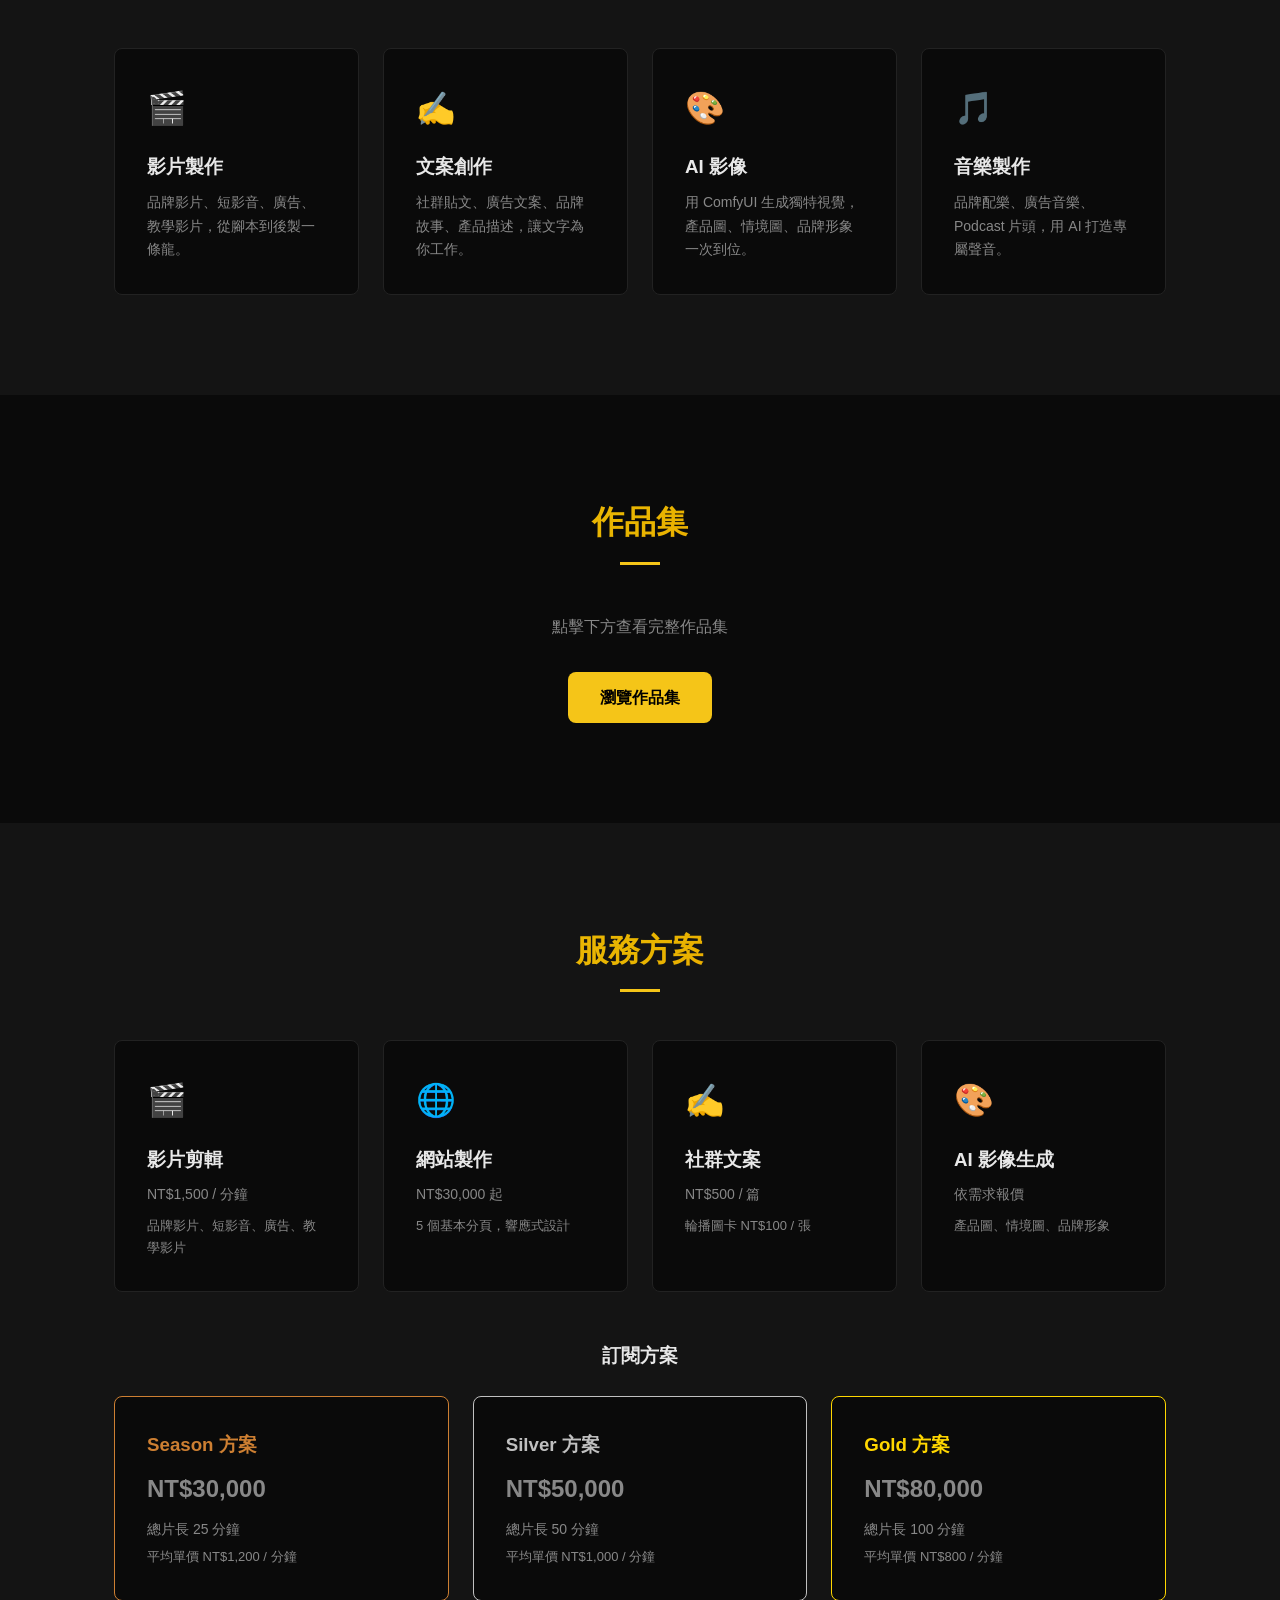
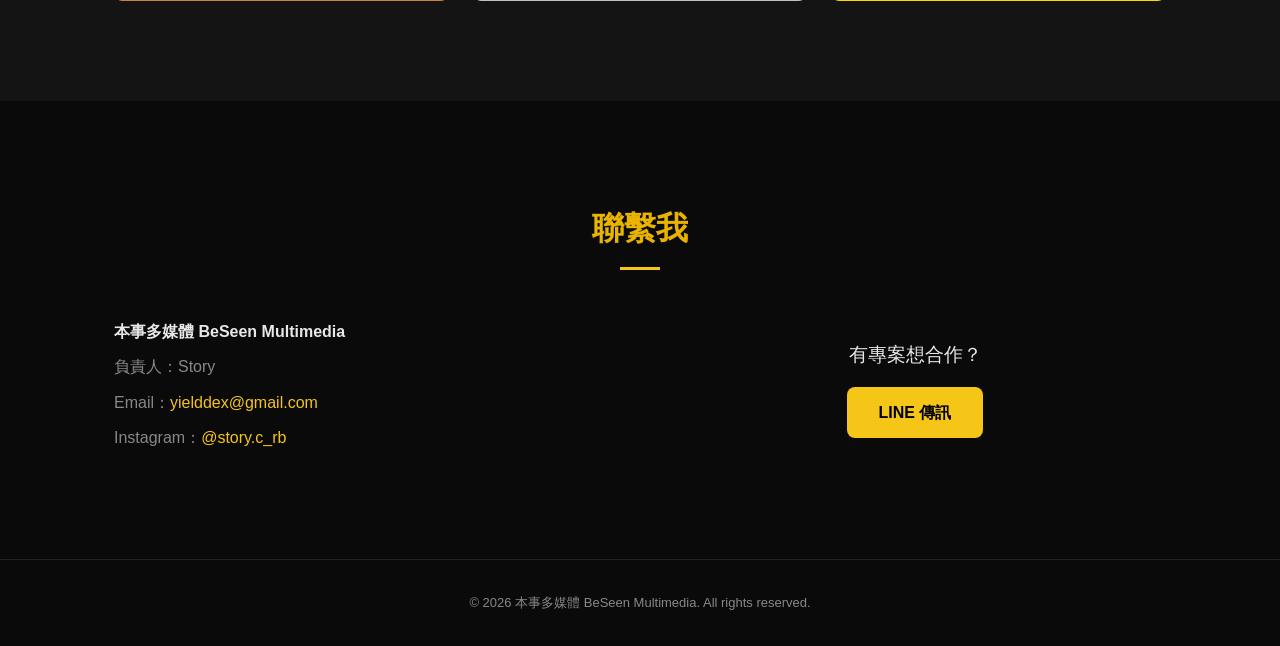
==== commit d4334ee9: "新增 Season 訂閱方案 NT0,000/25分鐘" ====
--- a/index.html
+++ b/index.html
@@ -129,7 +129,13 @@
     <div style="margin-top:48px;">
       <h3 style="text-align:center;margin-bottom:24px;">訂閱方案</h3>
       <div class="services-grid">
-        <div class="card fade-in stagger-1" style="border-color:#c0c0c0;">
+        <div class="card fade-in stagger-1" style="border-color:#cd7f32;">
+          <h3 style="color:#cd7f32;">Season 方案</h3>
+          <p style="font-size:1.5rem;font-weight:700;">NT$30,000</p>
+          <p style="color:var(--text-dim);font-size:14px;margin-top:8px;">總片長 25 分鐘</p>
+          <p style="color:var(--text-dim);font-size:13px;margin-top:4px;">平均單價 NT$1,200 / 分鐘</p>
+        </div>
+        <div class="card fade-in stagger-2" style="border-color:#c0c0c0;">
           <h3 style="color:#c0c0c0;">Silver 方案</h3>
           <p style="font-size:1.5rem;font-weight:700;">NT$50,000</p>
           <p style="color:var(--text-dim);font-size:14px;margin-top:8px;">總片長 50 分鐘</p>
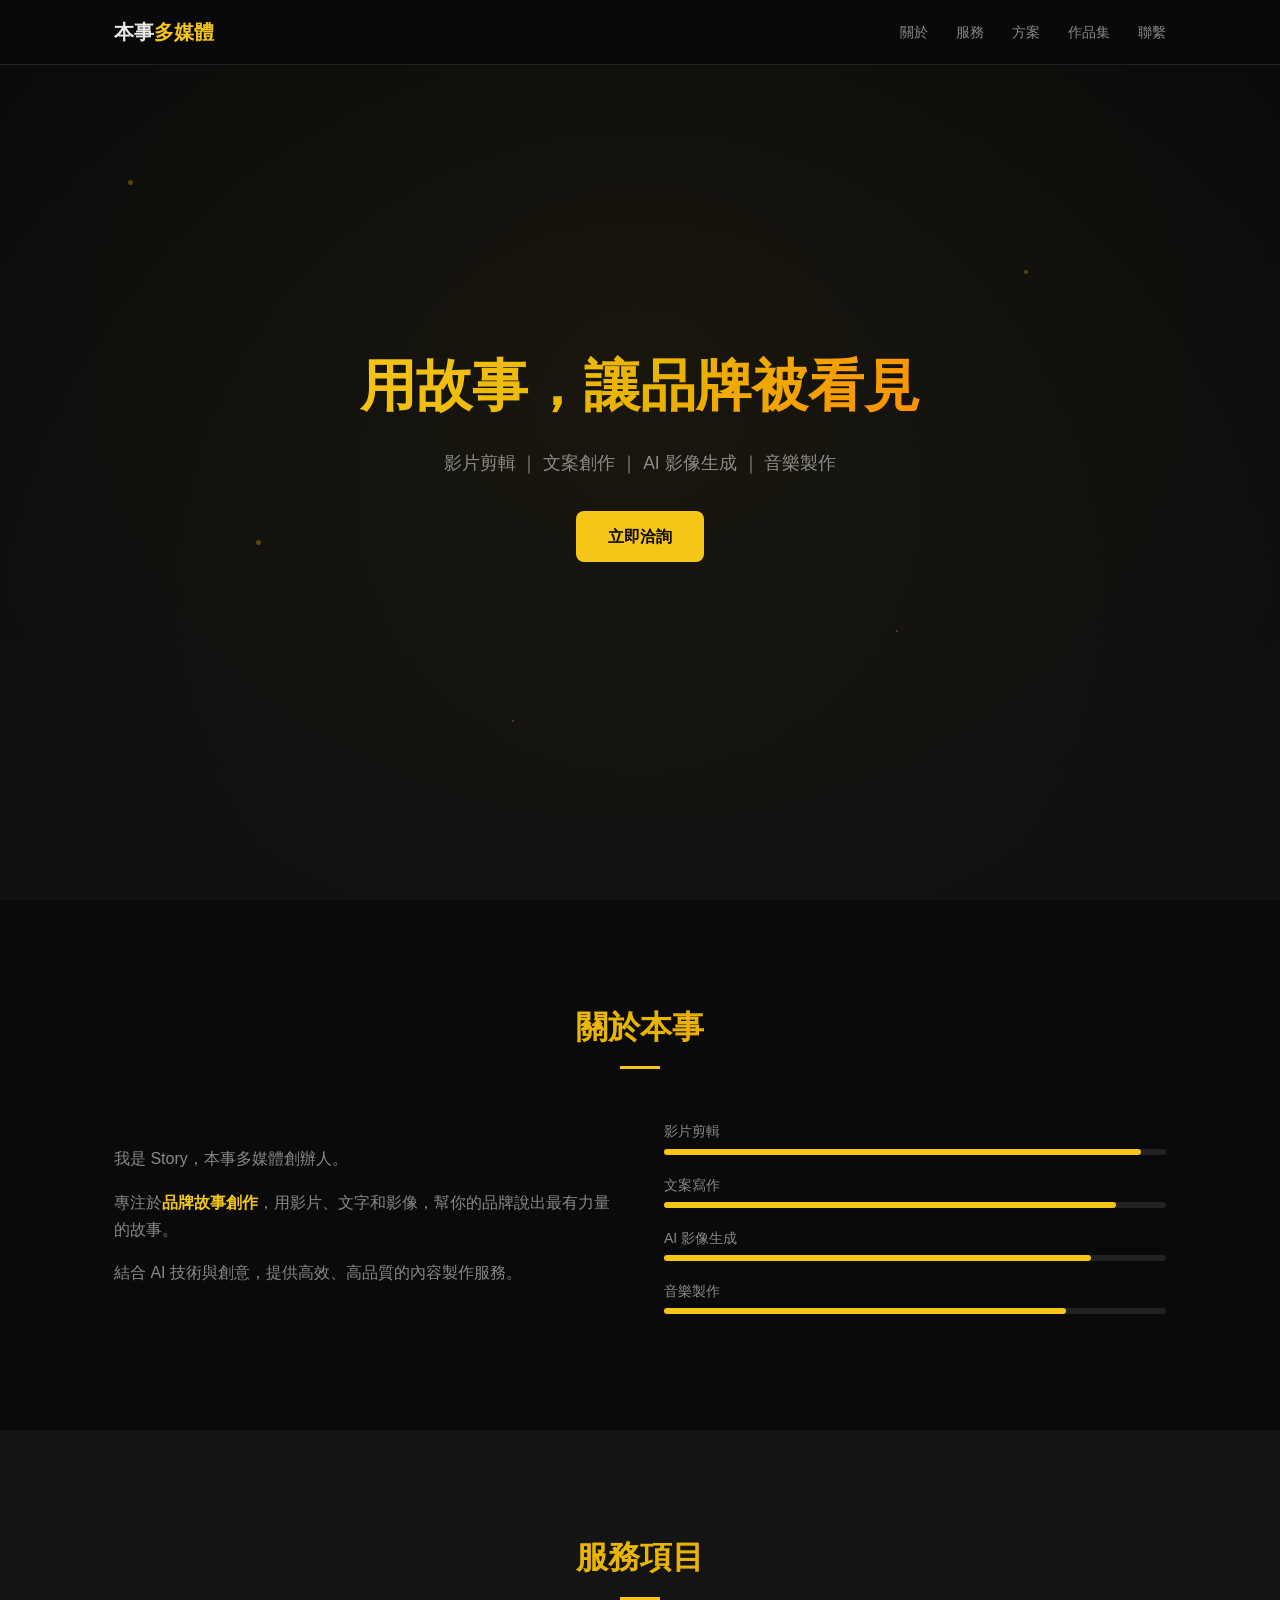
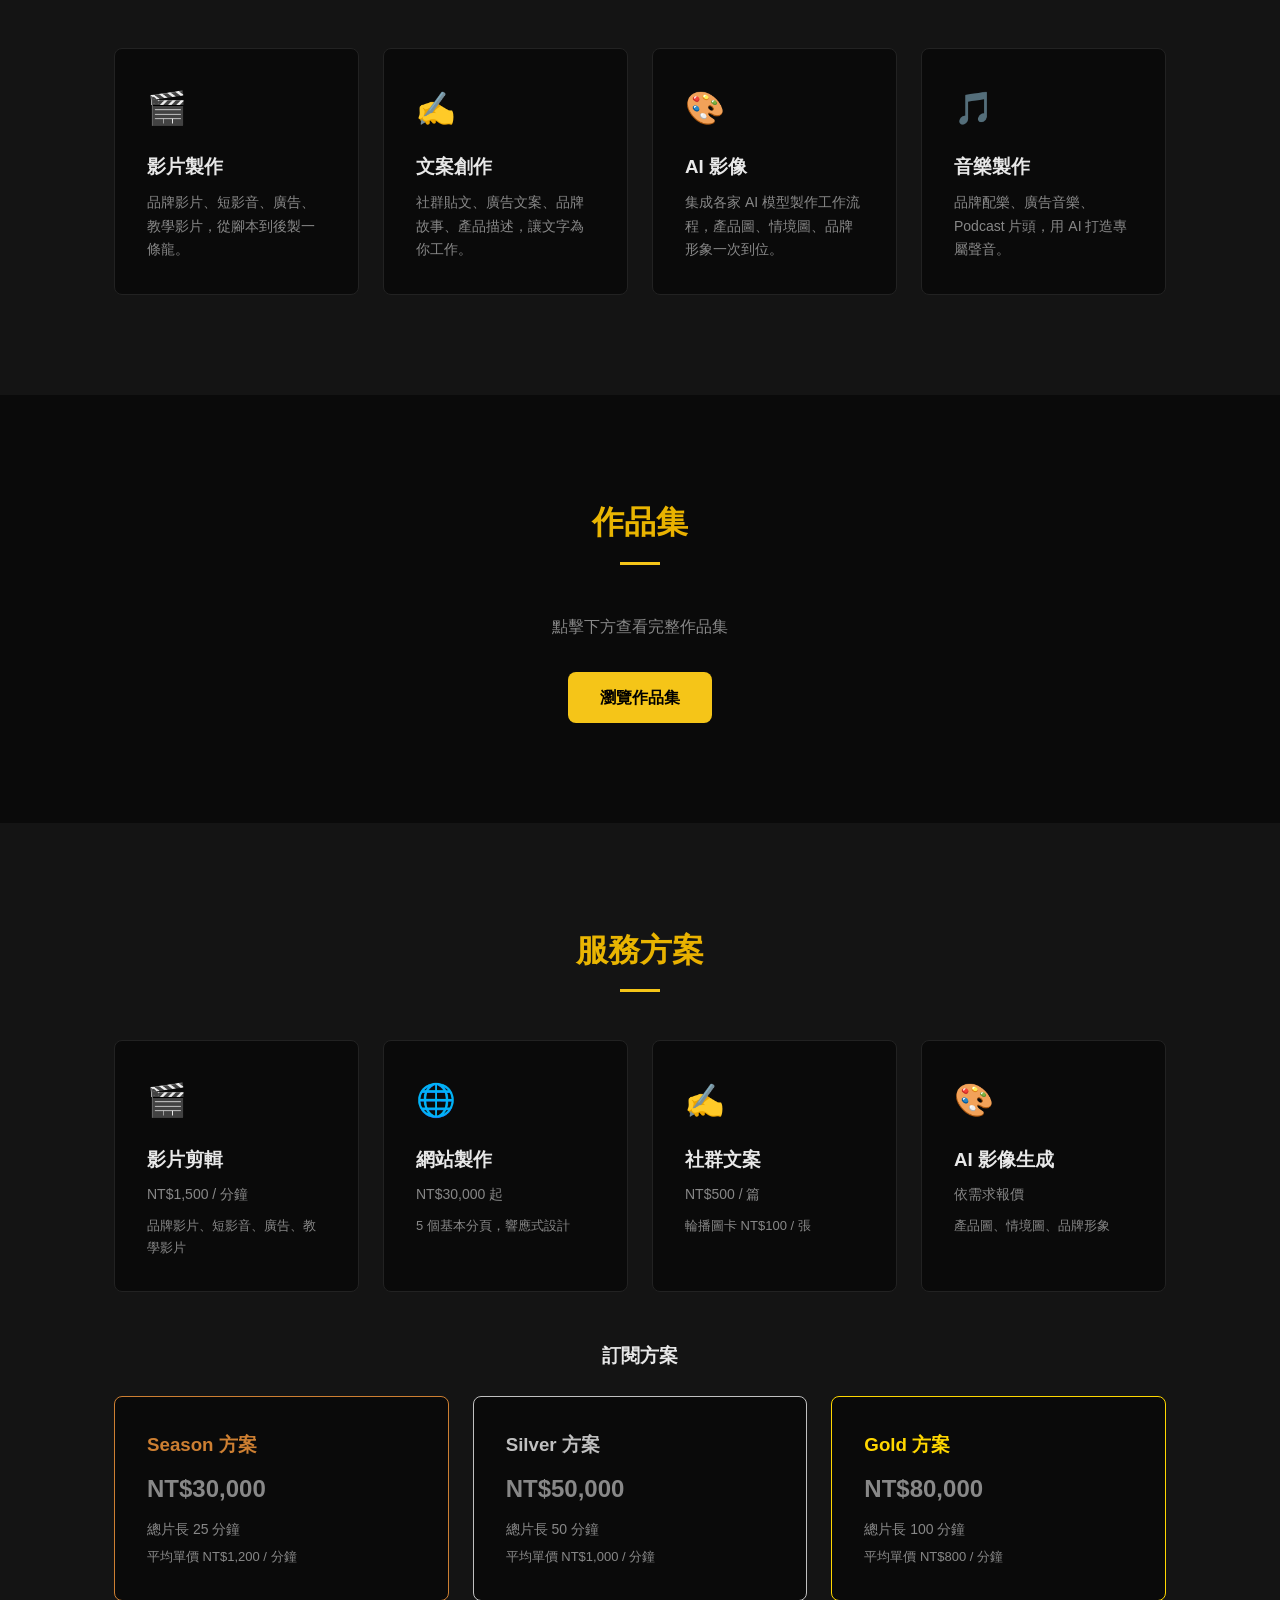
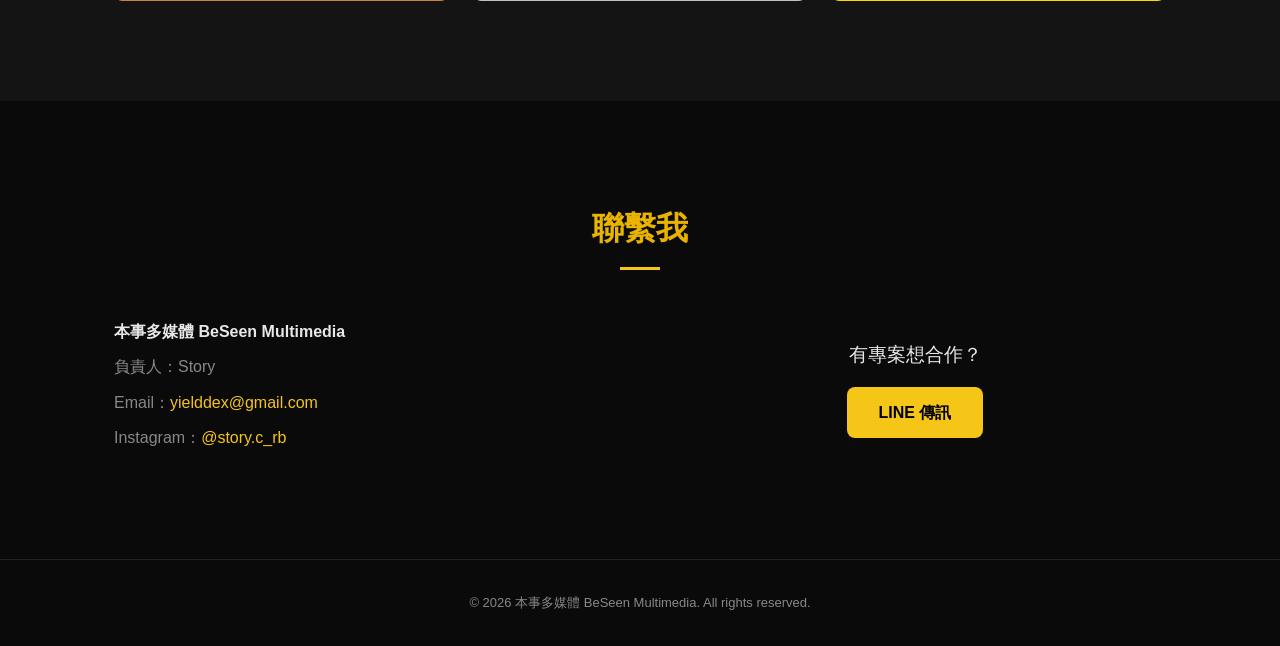
==== commit a5c799c3: "AI影像描述改為集成各家模型、Hero按鈕導向LINE" ====
--- a/index.html
+++ b/index.html
@@ -26,7 +26,7 @@
   <div class="container">
     <h1 class="gradient-text">用故事，讓品牌被看見</h1>
     <p>影片剪輯 ｜ 文案創作 ｜ AI 影像生成 ｜ 音樂製作</p>
-    <a href="#contact" class="btn btn-pulse">立即洽詢</a>
+    <a href="https://line.me/ti/p/G1rRvflCQE" class="btn btn-pulse" target="_blank" rel="noopener">立即洽詢</a>
   </div>
   <!-- Floating particles -->
   <div class="particle" style="left:10%;top:20%;animation-delay:0s;"></div>
@@ -74,7 +74,7 @@
       <div class="card fade-in stagger-3">
         <div class="card-icon">🎨</div>
         <h3>AI 影像</h3>
-        <p>用 ComfyUI 生成獨特視覺，產品圖、情境圖、品牌形象一次到位。</p>
+        <p>集成各家 AI 模型製作工作流程，產品圖、情境圖、品牌形象一次到位。</p>
       </div>
       <div class="card fade-in stagger-4">
         <div class="card-icon">🎵</div>
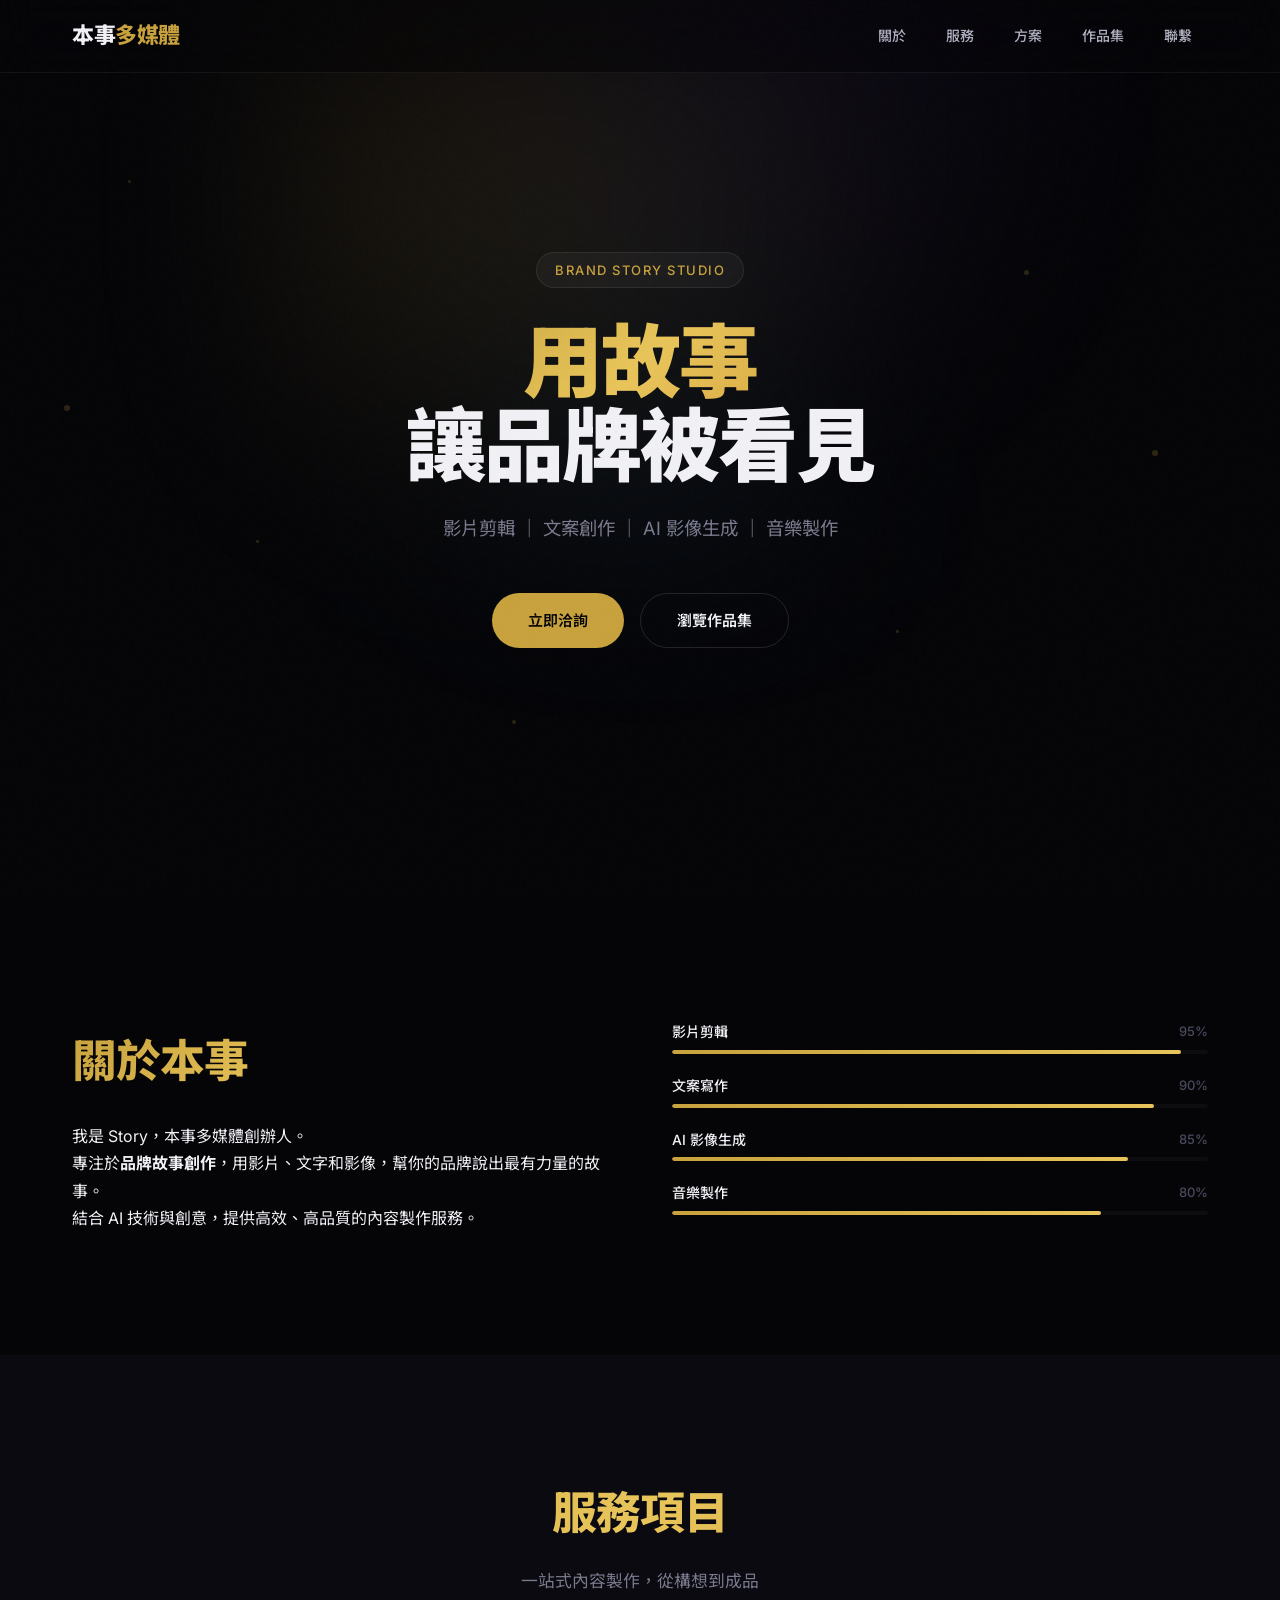
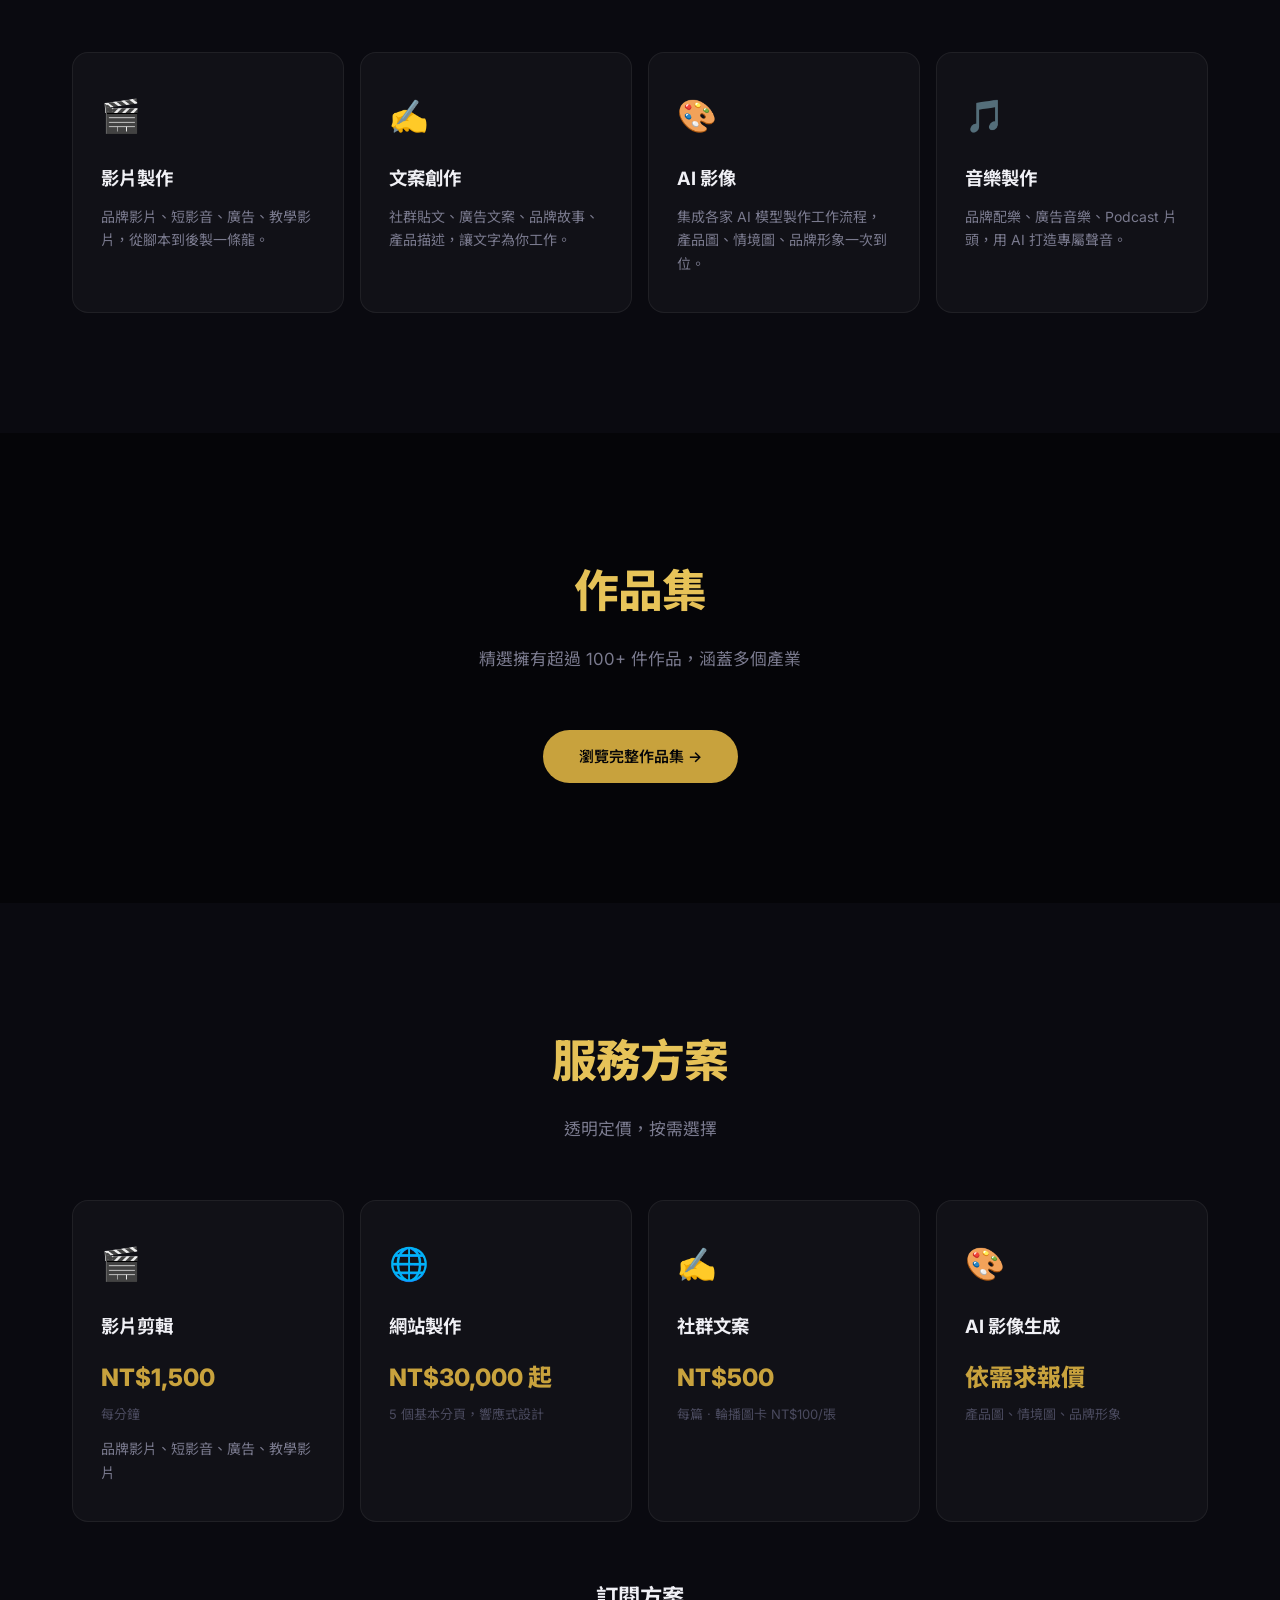
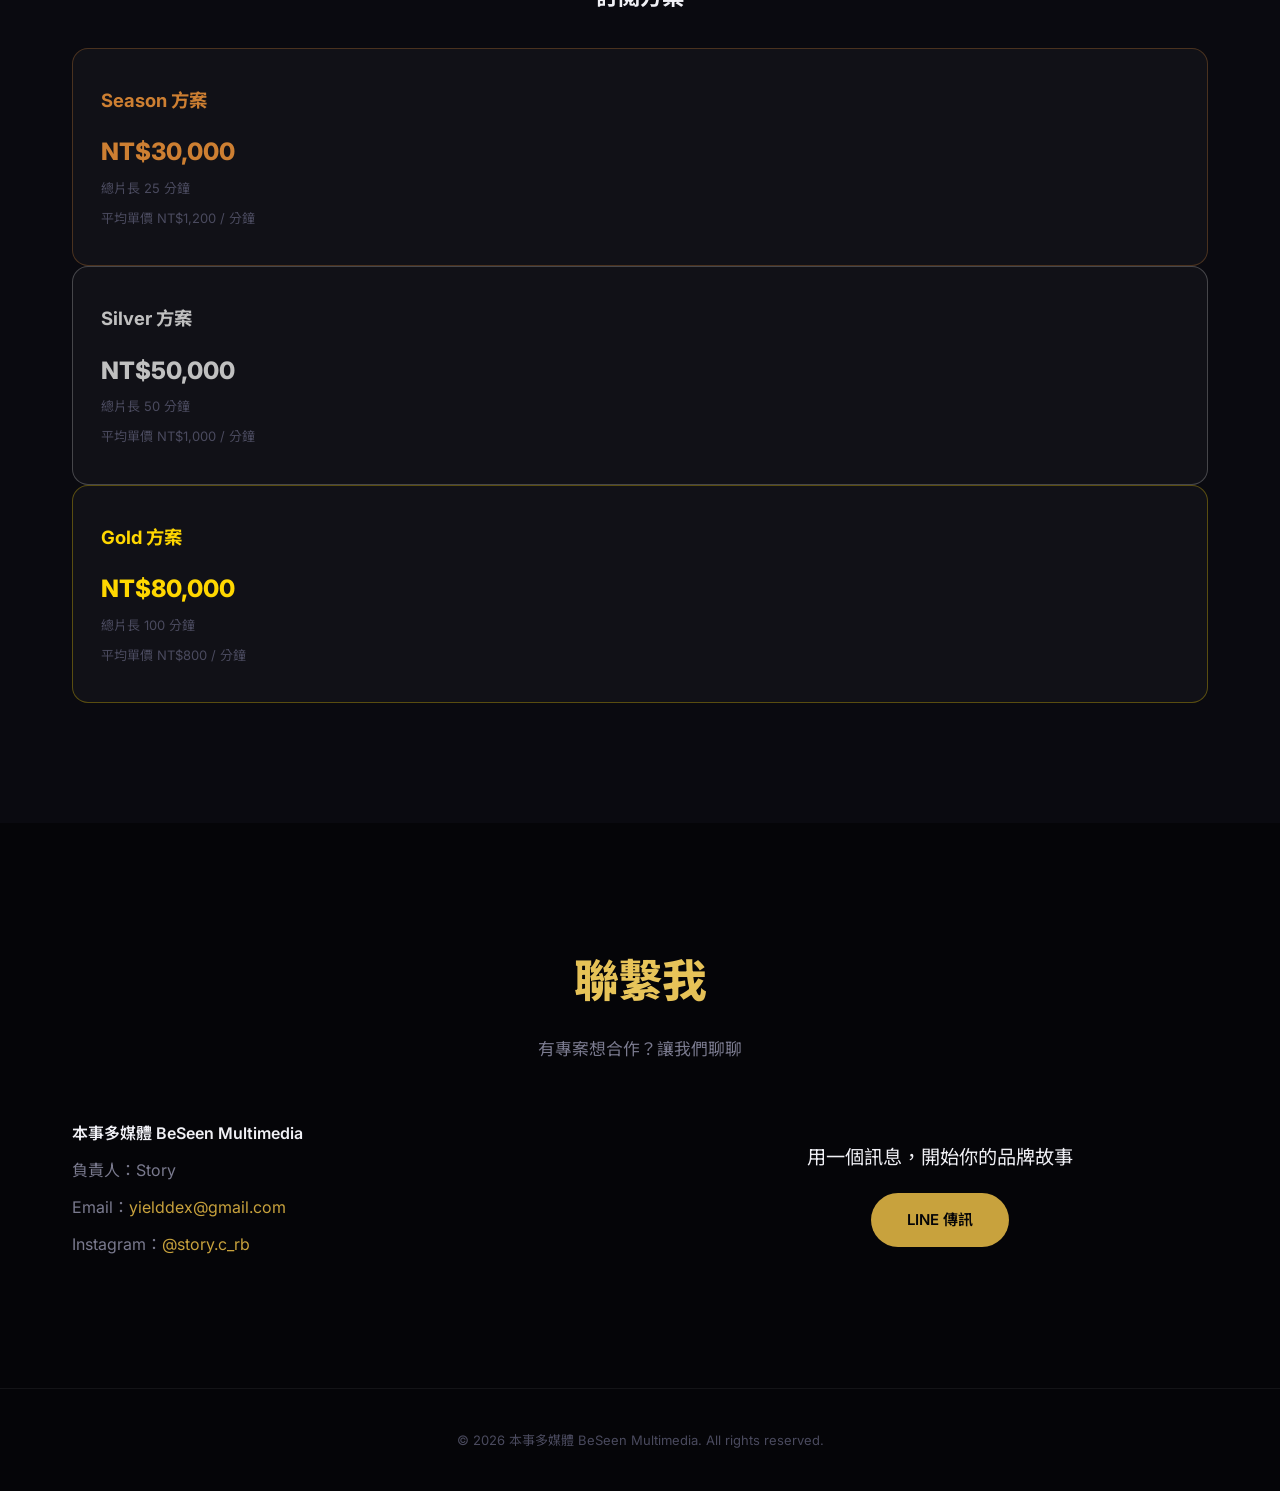
==== commit 9f8d76c7: "feat: 2026 redesign — glassmorphism + bento grid + portfolio page" ====
--- a/index.html
+++ b/index.html
@@ -15,7 +15,7 @@
       <li><a href="#about">關於</a></li>
       <li><a href="#services">服務</a></li>
       <li><a href="#pricing">方案</a></li>
-      <li><a href="#portfolio">作品集</a></li>
+      <li><a href="portfolio.html">作品集</a></li>
       <li><a href="#contact">聯繫</a></li>
     </ul>
   </div>
@@ -23,60 +23,81 @@
 
 <!-- Hero -->
 <section class="hero">
-  <div class="container">
-    <h1 class="gradient-text">用故事，讓品牌被看見</h1>
+  <div class="hero-content">
+    <div class="hero-badge">Brand Story Studio</div>
+    <h1>
+      <span class="line gradient-text">用故事</span>
+      <span class="line">讓品牌被看見</span>
+    </h1>
     <p>影片剪輯 ｜ 文案創作 ｜ AI 影像生成 ｜ 音樂製作</p>
-    <a href="https://line.me/ti/p/G1rRvflCQE" class="btn btn-pulse" target="_blank" rel="noopener">立即洽詢</a>
-  </div>
-  <!-- Floating particles -->
+    <div style="display:flex;gap:16px;justify-content:center;flex-wrap:wrap;">
+      <a href="https://line.me/ti/p/G1rRvflCQE" class="btn btn-pulse" target="_blank" rel="noopener">立即洽詢</a>
+      <a href="portfolio.html" class="btn btn-outline">瀏覽作品集</a>
+    </div>
+  </div>
   <div class="particle" style="left:10%;top:20%;animation-delay:0s;"></div>
   <div class="particle" style="left:20%;top:60%;animation-delay:1s;"></div>
   <div class="particle" style="left:80%;top:30%;animation-delay:2s;"></div>
   <div class="particle" style="left:70%;top:70%;animation-delay:3s;"></div>
   <div class="particle" style="left:40%;top:80%;animation-delay:4s;"></div>
+  <div class="particle" style="left:90%;top:50%;animation-delay:5s;"></div>
+  <div class="particle" style="left:5%;top:45%;animation-delay:6s;"></div>
 </section>
 
 <!-- About -->
 <section id="about" class="section">
-  <div class="container fade-in">
-    <h2 class="gradient-text">關於本事</h2>
+  <div class="container">
     <div class="about-grid">
-      <div class="about-text">
+      <div class="fade-up">
+        <h2 class="gradient-text" style="text-align:left;margin-bottom:24px;">關於本事</h2>
         <p>我是 Story，本事多媒體創辦人。</p>
         <p>專注於<strong>品牌故事創作</strong>，用影片、文字和影像，幫你的品牌說出最有力量的故事。</p>
         <p>結合 AI 技術與創意，提供高效、高品質的內容製作服務。</p>
       </div>
-      <div class="about-skills">
-        <div class="skill" style="--fill-width:95%"><span class="skill-name">影片剪輯</span><div class="bar"><div class="fill" style="width:95%"></div></div></div>
-        <div class="skill" style="--fill-width:90%"><span class="skill-name">文案寫作</span><div class="bar"><div class="fill" style="width:90%"></div></div></div>
-        <div class="skill" style="--fill-width:85%"><span class="skill-name">AI 影像生成</span><div class="bar"><div class="fill" style="width:85%"></div></div></div>
-        <div class="skill" style="--fill-width:80%"><span class="skill-name">音樂製作</span><div class="bar"><div class="fill" style="width:80%"></div></div></div>
+      <div class="fade-up fade-up-delay-2">
+        <div class="skill" style="--fill-width:95%">
+          <div class="skill-header"><span class="skill-name">影片剪輯</span><span class="skill-pct">95%</span></div>
+          <div class="bar"><div class="fill"></div></div>
+        </div>
+        <div class="skill" style="--fill-width:90%">
+          <div class="skill-header"><span class="skill-name">文案寫作</span><span class="skill-pct">90%</span></div>
+          <div class="bar"><div class="fill"></div></div>
+        </div>
+        <div class="skill" style="--fill-width:85%">
+          <div class="skill-header"><span class="skill-name">AI 影像生成</span><span class="skill-pct">85%</span></div>
+          <div class="bar"><div class="fill"></div></div>
+        </div>
+        <div class="skill" style="--fill-width:80%">
+          <div class="skill-header"><span class="skill-name">音樂製作</span><span class="skill-pct">80%</span></div>
+          <div class="bar"><div class="fill"></div></div>
+        </div>
       </div>
     </div>
   </div>
 </section>
 
 <!-- Services -->
-<section id="services" class="section section-dark">
-  <div class="container fade-in">
+<section id="services" class="section section-alt">
+  <div class="container">
     <h2 class="gradient-text">服務項目</h2>
-    <div class="services-grid">
-      <div class="card fade-in stagger-1">
+    <p class="subtitle">一站式內容製作，從構想到成品</p>
+    <div class="bento-grid">
+      <div class="card fade-up fade-up-delay-1">
         <div class="card-icon">🎬</div>
         <h3>影片製作</h3>
         <p>品牌影片、短影音、廣告、教學影片，從腳本到後製一條龍。</p>
       </div>
-      <div class="card fade-in stagger-2">
+      <div class="card fade-up fade-up-delay-2">
         <div class="card-icon">✍️</div>
         <h3>文案創作</h3>
         <p>社群貼文、廣告文案、品牌故事、產品描述，讓文字為你工作。</p>
       </div>
-      <div class="card fade-in stagger-3">
+      <div class="card fade-up fade-up-delay-3">
         <div class="card-icon">🎨</div>
         <h3>AI 影像</h3>
         <p>集成各家 AI 模型製作工作流程，產品圖、情境圖、品牌形象一次到位。</p>
       </div>
-      <div class="card fade-in stagger-4">
+      <div class="card fade-up fade-up-delay-4">
         <div class="card-icon">🎵</div>
         <h3>音樂製作</h3>
         <p>品牌配樂、廣告音樂、Podcast 片頭，用 AI 打造專屬聲音。</p>
@@ -85,68 +106,69 @@
   </div>
 </section>
 
-<!-- Portfolio -->
+<!-- Portfolio Preview -->
 <section id="portfolio" class="section">
-  <div class="container fade-in">
+  <div class="container">
     <h2 class="gradient-text">作品集</h2>
-    <p style="text-align:center;color:var(--text-dim);margin-bottom:32px;">點擊下方查看完整作品集</p>
-    <div style="text-align:center;">
-      <a href="https://drive.google.com/drive/folders/1zQLMpoyXFoV4wm3VaZWwSocVGGFFy7O8?usp=sharing" class="btn" target="_blank" rel="noopener">瀏覽作品集</a>
+    <p class="subtitle">精選擁有超過 100+ 件作品，涵蓋多個產業</p>
+    <div class="portfolio-preview fade-up" style="text-align:center;">
+      <a href="portfolio.html" class="btn">瀏覽完整作品集 →</a>
     </div>
   </div>
 </section>
 
 <!-- Pricing -->
-<section id="pricing" class="section section-dark">
-  <div class="container fade-in">
+<section id="pricing" class="section section-alt">
+  <div class="container">
     <h2 class="gradient-text">服務方案</h2>
-    <div class="services-grid">
-      <div class="card fade-in stagger-1">
+    <p class="subtitle">透明定價，按需選擇</p>
+    <div class="bento-grid">
+      <div class="card fade-up fade-up-delay-1">
         <div class="card-icon">🎬</div>
         <h3>影片剪輯</h3>
-        <p>NT$1,500 / 分鐘</p>
-        <p style="color:var(--text-dim);font-size:13px;margin-top:8px;">品牌影片、短影音、廣告、教學影片</p>
-      </div>
-      <div class="card fade-in stagger-2">
+        <span class="price">NT$1,500</span>
+        <p class="price-note">每分鐘</p>
+        <p style="margin-top:12px;">品牌影片、短影音、廣告、教學影片</p>
+      </div>
+      <div class="card fade-up fade-up-delay-2">
         <div class="card-icon">🌐</div>
         <h3>網站製作</h3>
-        <p>NT$30,000 起</p>
-        <p style="color:var(--text-dim);font-size:13px;margin-top:8px;">5 個基本分頁，響應式設計</p>
-      </div>
-      <div class="card fade-in stagger-3">
+        <span class="price">NT$30,000 起</span>
+        <p class="price-note">5 個基本分頁，響應式設計</p>
+      </div>
+      <div class="card fade-up fade-up-delay-3">
         <div class="card-icon">✍️</div>
         <h3>社群文案</h3>
-        <p>NT$500 / 篇</p>
-        <p style="color:var(--text-dim);font-size:13px;margin-top:8px;">輪播圖卡 NT$100 / 張</p>
-      </div>
-      <div class="card fade-in stagger-4">
+        <span class="price">NT$500</span>
+        <p class="price-note">每篇 · 輪播圖卡 NT$100/張</p>
+      </div>
+      <div class="card fade-up fade-up-delay-4">
         <div class="card-icon">🎨</div>
         <h3>AI 影像生成</h3>
-        <p>依需求報價</p>
-        <p style="color:var(--text-dim);font-size:13px;margin-top:8px;">產品圖、情境圖、品牌形象</p>
-      </div>
-    </div>
-    <div style="margin-top:48px;">
-      <h3 style="text-align:center;margin-bottom:24px;">訂閱方案</h3>
-      <div class="services-grid">
-        <div class="card fade-in stagger-1" style="border-color:#cd7f32;">
-          <h3 style="color:#cd7f32;">Season 方案</h3>
-          <p style="font-size:1.5rem;font-weight:700;">NT$30,000</p>
-          <p style="color:var(--text-dim);font-size:14px;margin-top:8px;">總片長 25 分鐘</p>
-          <p style="color:var(--text-dim);font-size:13px;margin-top:4px;">平均單價 NT$1,200 / 分鐘</p>
-        </div>
-        <div class="card fade-in stagger-2" style="border-color:#c0c0c0;">
-          <h3 style="color:#c0c0c0;">Silver 方案</h3>
-          <p style="font-size:1.5rem;font-weight:700;">NT$50,000</p>
-          <p style="color:var(--text-dim);font-size:14px;margin-top:8px;">總片長 50 分鐘</p>
-          <p style="color:var(--text-dim);font-size:13px;margin-top:4px;">平均單價 NT$1,000 / 分鐘</p>
-        </div>
-        <div class="card fade-in stagger-2" style="border-color:#ffd700;">
-          <h3 style="color:#ffd700;">Gold 方案</h3>
-          <p style="font-size:1.5rem;font-weight:700;">NT$80,000</p>
-          <p style="color:var(--text-dim);font-size:14px;margin-top:8px;">總片長 100 分鐘</p>
-          <p style="color:var(--text-dim);font-size:13px;margin-top:4px;">平均單價 NT$800 / 分鐘</p>
-        </div>
+        <span class="price">依需求報價</span>
+        <p class="price-note">產品圖、情境圖、品牌形象</p>
+      </div>
+    </div>
+
+    <h3 style="text-align:center;margin:56px 0 32px;font-size:1.4rem;font-weight:700;">訂閱方案</h3>
+    <div class="bento-grid-3">
+      <div class="card bronze fade-up fade-up-delay-1">
+        <h3 style="color:#cd7f32;margin-bottom:12px;">Season 方案</h3>
+        <span class="price" style="color:#cd7f32;">NT$30,000</span>
+        <p class="price-note">總片長 25 分鐘</p>
+        <p style="margin-top:8px;font-size:13px;color:var(--text-muted);">平均單價 NT$1,200 / 分鐘</p>
+      </div>
+      <div class="card silver fade-up fade-up-delay-2">
+        <h3 style="color:#c0c0c0;margin-bottom:12px;">Silver 方案</h3>
+        <span class="price" style="color:#c0c0c0;">NT$50,000</span>
+        <p class="price-note">總片長 50 分鐘</p>
+        <p style="margin-top:8px;font-size:13px;color:var(--text-muted);">平均單價 NT$1,000 / 分鐘</p>
+      </div>
+      <div class="card gold fade-up fade-up-delay-3">
+        <h3 style="color:#ffd700;margin-bottom:12px;">Gold 方案</h3>
+        <span class="price" style="color:#ffd700;">NT$80,000</span>
+        <p class="price-note">總片長 100 分鐘</p>
+        <p style="margin-top:8px;font-size:13px;color:var(--text-muted);">平均單價 NT$800 / 分鐘</p>
       </div>
     </div>
   </div>
@@ -154,17 +176,18 @@
 
 <!-- Contact -->
 <section id="contact" class="section">
-  <div class="container fade-in">
+  <div class="container">
     <h2 class="gradient-text">聯繫我</h2>
+    <p class="subtitle">有專案想合作？讓我們聊聊</p>
     <div class="contact-grid">
-      <div class="contact-info fade-in stagger-1">
+      <div class="contact-info fade-up fade-up-delay-1">
         <p><strong>本事多媒體 BeSeen Multimedia</strong></p>
         <p>負責人：Story</p>
         <p>Email：<a href="mailto:yielddex@gmail.com">yielddex@gmail.com</a></p>
         <p>Instagram：<a href="https://instagram.com/story.c_rb">@story.c_rb</a></p>
       </div>
-      <div class="contact-cta fade-in stagger-2">
-        <p>有專案想合作？</p>
+      <div class="contact-cta fade-up fade-up-delay-2">
+        <p>用一個訊息，開始你的品牌故事</p>
         <a href="https://line.me/ti/p/G1rRvflCQE" class="btn" target="_blank" rel="noopener">LINE 傳訊</a>
       </div>
     </div>
@@ -177,44 +200,27 @@
   </div>
 </footer>
 
-<!-- Scroll animations & interactivity -->
 <script>
 document.addEventListener('DOMContentLoaded', function() {
-  // ══════════════════════════════════════
-  // Scroll-triggered fade-in animations
-  // ══════════════════════════════════════
-  const observerOptions = {
-    root: null,
-    rootMargin: '0px',
-    threshold: 0.1
-  };
+
+  // Scroll-triggered fade-up animations
   const observer = new IntersectionObserver((entries) => {
     entries.forEach(entry => {
       if (entry.isIntersecting) {
         entry.target.classList.add('visible');
-        // Unobserve after animation to prevent re-triggering
         observer.unobserve(entry.target);
       }
     });
-  }, observerOptions);
-  // Observe all fade-in elements
-  document.querySelectorAll('.fade-in').forEach(el => observer.observe(el));
-
-  // ══════════════════════════════════════
+  }, { threshold: 0.1, rootMargin: '0px 0px -40px 0px' });
+  document.querySelectorAll('.fade-up').forEach(el => observer.observe(el));
+
   // Nav scroll effect
-  // ══════════════════════════════════════
   const nav = document.querySelector('nav');
   window.addEventListener('scroll', () => {
-    if (window.scrollY > 50) {
-      nav.classList.add('scrolled');
-    } else {
-      nav.classList.remove('scrolled');
-    }
+    nav.classList.toggle('scrolled', window.scrollY > 50);
   });
 
-  // ══════════════════════════════════════
-  // Skill bar animation on scroll
-  // ══════════════════════════════════════
+  // Skill bar animation
   const skillObserver = new IntersectionObserver((entries) => {
     entries.forEach(entry => {
       if (entry.isIntersecting) {
@@ -222,37 +228,26 @@
         skillObserver.unobserve(entry.target);
       }
     });
-  }, { threshold: 0.5 });
+  }, { threshold: 0.3 });
   document.querySelectorAll('.skill').forEach(skill => skillObserver.observe(skill));
 
-  // ══════════════════════════════════════
   // Smooth scrolling for anchor links
-  // ══════════════════════════════════════
   document.querySelectorAll('a[href^="#"]').forEach(anchor => {
     anchor.addEventListener('click', function(e) {
       e.preventDefault();
       const targetId = this.getAttribute('href');
       if (targetId === '#') return;
-      const targetElement = document.querySelector(targetId);
-      if (targetElement) {
-        targetElement.scrollIntoView({
-          behavior: 'smooth',
-          block: 'start'
-        });
-      }
+      const target = document.querySelector(targetId);
+      if (target) target.scrollIntoView({ behavior: 'smooth', block: 'start' });
     });
   });
 
-  // ══════════════════════════════════════
-  // Hero particle randomness
-  // ══════════════════════════════════════
-  const heroParticles = document.querySelectorAll('.hero .particle');
-  heroParticles.forEach((p, i) => {
-    // Randomize size and animation duration
+  // Particle randomization
+  document.querySelectorAll('.hero .particle').forEach(p => {
     const size = 2 + Math.random() * 4;
     p.style.width = `${size}px`;
     p.style.height = `${size}px`;
-    p.style.animationDuration = `${4 + Math.random() * 4}s`;
+    p.style.animationDuration = `${5 + Math.random() * 6}s`;
   });
 });
 </script>
--- a/css/style.css
+++ b/css/style.css
@@ -1,234 +1,561 @@
-/* 本事多媒體 — 極簡暗色系 */
+/* ══════════════════════════════════════
+   本事多媒體 BeSeen Multimedia — 2026 Edition
+   Design: Glassmorphism + Bento Grid + Micro-interactions
+   ══════════════════════════════════════ */
+
+@import url('https://fonts.googleapis.com/css2?family=Inter:wght@300;400;500;600;700;800;900&family=Noto+Sans+TC:wght@300;400;500;700;900&display=swap');
 
 :root {
-  --bg: #0a0a0a;
-  --bg2: #141414;
-  --text: #e8e8e8;
-  --text-dim: #888;
-  --accent: #f5c518;
-  --accent2: #e8b400;
-  --border: #222;
-  --radius: 8px;
+  --bg: #050508;
+  --bg2: #0a0a10;
+  --bg3: #0f0f18;
+  --surface: rgba(255,255,255,0.03);
+  --surface-hover: rgba(255,255,255,0.06);
+  --text: #f0f0f5;
+  --text-dim: #7a7a8e;
+  --text-muted: #4a4a5e;
+  --accent: #c8a23d;
+  --accent-glow: rgba(200,162,61,0.15);
+  --accent2: #e8c55a;
+  --border: rgba(255,255,255,0.06);
+  --border-hover: rgba(255,255,255,0.12);
+  --glass: rgba(255,255,255,0.04);
+  --glass-border: rgba(255,255,255,0.08);
+  --radius: 16px;
+  --radius-sm: 10px;
+  --radius-xs: 6px;
+  --transition: cubic-bezier(0.16, 1, 0.3, 1);
 }
 
 * { margin: 0; padding: 0; box-sizing: border-box; }
 
+html {
+  scroll-behavior: smooth;
+  scrollbar-width: thin;
+  scrollbar-color: var(--accent) var(--bg);
+}
+
+::-webkit-scrollbar { width: 6px; }
+::-webkit-scrollbar-track { background: var(--bg); }
+::-webkit-scrollbar-thumb { background: var(--accent); border-radius: 3px; }
+
 body {
-  font-family: -apple-system, 'Noto Sans TC', 'Microsoft JhengHei', sans-serif;
+  font-family: 'Inter', 'Noto Sans TC', -apple-system, sans-serif;
   background: var(--bg);
   color: var(--text);
   line-height: 1.7;
   font-size: 16px;
-}
-
-a { color: var(--accent); text-decoration: none; }
+  overflow-x: hidden;
+  -webkit-font-smoothing: antialiased;
+}
+
+/* Noise texture overlay */
+body::before {
+  content: '';
+  position: fixed;
+  inset: 0;
+  background-image: url("data:image/svg+xml,%3Csvg viewBox='0 0 256 256' xmlns='http://www.w3.org/2000/svg'%3E%3Cfilter id='n'%3E%3CfeTurbulence type='fractalNoise' baseFrequency='0.9' numOctaves='4' stitchTiles='stitch'/%3E%3C/filter%3E%3Crect width='100%25' height='100%25' filter='url(%23n)' opacity='0.03'/%3E%3C/svg%3E");
+  pointer-events: none;
+  z-index: 9999;
+  opacity: 0.4;
+}
+
+a { color: var(--accent); text-decoration: none; transition: color 0.2s; }
 a:hover { color: var(--accent2); }
 
-.container { max-width: 1100px; margin: 0 auto; padding: 0 24px; }
-
-/* Nav */
+.container { max-width: 1200px; margin: 0 auto; padding: 0 32px; }
+
+/* ══════════════════════════════════════
+   NAV — Glassmorphism
+   ══════════════════════════════════════ */
 nav {
   position: fixed; top: 0; width: 100%;
-  background: rgba(10,10,10,0.95);
-  backdrop-filter: blur(10px);
+  z-index: 1000;
+  background: rgba(5,5,8,0.6);
+  backdrop-filter: blur(24px) saturate(180%);
+  -webkit-backdrop-filter: blur(24px) saturate(180%);
   border-bottom: 1px solid var(--border);
-  z-index: 100;
+  transition: all 0.4s var(--transition);
 }
 nav .container {
   display: flex; justify-content: space-between; align-items: center;
-  height: 64px;
-}
-.logo { font-size: 20px; font-weight: 700; color: var(--text); }
+  height: 72px;
+}
+.logo {
+  font-size: 22px; font-weight: 800;
+  color: var(--text);
+  letter-spacing: -0.5px;
+}
 .logo span { color: var(--accent); }
-nav ul { list-style: none; display: flex; gap: 28px; }
-nav ul a { color: var(--text-dim); font-size: 14px; }
-nav ul a:hover { color: var(--accent); }
-
-/* Hero */
+nav ul { list-style: none; display: flex; gap: 8px; }
+nav ul a {
+  color: #b0b0c0;
+  font-size: 14px;
+  font-weight: 500;
+  padding: 8px 16px;
+  border-radius: var(--radius-xs);
+  transition: all 0.2s;
+}
+nav ul a:hover {
+  color: var(--text);
+  background: var(--surface-hover);
+}
+nav.scrolled {
+  background: rgba(5,5,8,0.85);
+  border-bottom-color: rgba(200,162,61,0.15);
+}
+
+/* ══════════════════════════════════════
+   HERO
+   ══════════════════════════════════════ */
 .hero {
   min-height: 100vh;
   display: flex; align-items: center; justify-content: center;
   text-align: center;
-  background: linear-gradient(180deg, #0a0a0a 0%, #111 100%);
-}
-.hero h1 { font-size: clamp(2rem, 5vw, 3.5rem); font-weight: 800; margin-bottom: 16px; }
-.hero p { color: var(--text-dim); font-size: 1.1rem; margin-bottom: 32px; }
+  position: relative;
+  overflow: hidden;
+  background: var(--bg);
+}
+/* Gradient mesh background */
+.hero::before {
+  content: '';
+  position: absolute;
+  width: 800px; height: 800px;
+  top: -200px; left: 50%; transform: translateX(-50%);
+  background: radial-gradient(ellipse at 30% 50%, rgba(200,162,61,0.12) 0%, transparent 60%),
+              radial-gradient(ellipse at 70% 30%, rgba(100,60,180,0.08) 0%, transparent 50%),
+              radial-gradient(ellipse at 50% 80%, rgba(61,142,200,0.06) 0%, transparent 50%);
+  filter: blur(80px);
+  animation: meshFloat 12s ease-in-out infinite alternate;
+  pointer-events: none;
+}
+@keyframes meshFloat {
+  0% { transform: translateX(-50%) translateY(0) scale(1); }
+  100% { transform: translateX(-50%) translateY(-30px) scale(1.05); }
+}
+.hero-content {
+  position: relative;
+  z-index: 1;
+  max-width: 800px;
+  padding: 0 24px;
+}
+.hero-badge {
+  display: inline-block;
+  padding: 6px 18px;
+  background: var(--glass);
+  border: 1px solid var(--glass-border);
+  border-radius: 50px;
+  font-size: 13px;
+  font-weight: 500;
+  color: var(--accent);
+  letter-spacing: 1.5px;
+  text-transform: uppercase;
+  margin-bottom: 32px;
+}
+.hero h1 {
+  font-size: clamp(2.8rem, 7vw, 5rem);
+  font-weight: 900;
+  line-height: 1.05;
+  letter-spacing: -2px;
+  margin-bottom: 24px;
+}
+.hero h1 .line { display: block; }
+.hero p {
+  color: var(--text-dim);
+  font-size: 1.15rem;
+  max-width: 520px;
+  margin: 0 auto 48px;
+  line-height: 1.8;
+}
 
 /* Buttons */
 .btn {
-  display: inline-block; padding: 12px 32px;
-  background: var(--accent); color: #000;
-  border-radius: var(--radius); font-weight: 600;
-  transition: all 0.2s;
-}
-.btn:hover { background: var(--accent2); color: #000; transform: translateY(-1px); }
-
-/* Sections */
-.section { padding: 100px 0; }
-.section-dark { background: var(--bg2); }
+  display: inline-flex;
+  align-items: center; gap: 8px;
+  padding: 14px 36px;
+  background: var(--accent);
+  color: #050508;
+  border-radius: 50px;
+  font-weight: 600;
+  font-size: 15px;
+  transition: all 0.3s var(--transition);
+  border: none;
+  cursor: pointer;
+}
+.btn:hover {
+  background: var(--accent2);
+  color: #050508;
+  transform: translateY(-2px);
+  box-shadow: 0 8px 32px rgba(200,162,61,0.3);
+}
+.btn-outline {
+  background: transparent;
+  border: 1px solid var(--border-hover);
+  color: var(--text);
+}
+.btn-outline:hover {
+  background: var(--surface-hover);
+  border-color: var(--accent);
+  color: var(--accent);
+  box-shadow: none;
+}
+.btn-pulse { animation: pulse 3s infinite; }
+@keyframes pulse {
+  0% { box-shadow: 0 0 0 0 rgba(200,162,61,0.3); }
+  70% { box-shadow: 0 0 0 14px rgba(200,162,61,0); }
+  100% { box-shadow: 0 0 0 0 rgba(200,162,61,0); }
+}
+
+/* Floating particles */
+.particle {
+  position: absolute;
+  width: 3px; height: 3px;
+  background: var(--accent);
+  border-radius: 50%;
+  opacity: 0.2;
+  animation: float 8s ease-in-out infinite;
+  pointer-events: none;
+}
+@keyframes float {
+  0%, 100% { transform: translateY(0); opacity: 0.15; }
+  50% { transform: translateY(-30px); opacity: 0.35; }
+}
+
+/* ══════════════════════════════════════
+   SECTIONS
+   ══════════════════════════════════════ */
+.section { padding: 120px 0; position: relative; }
+.section-alt { background: var(--bg2); }
 .section h2 {
-  font-size: 2rem; text-align: center; margin-bottom: 48px;
-  position: relative;
-}
-.section h2::after {
-  content: ''; display: block; width: 40px; height: 3px;
-  background: var(--accent); margin: 12px auto 0;
-}
-
-/* About */
-.about-grid { display: grid; grid-template-columns: 1fr 1fr; gap: 48px; align-items: center; }
-.about-text p { margin-bottom: 16px; color: var(--text-dim); }
-.about-text strong { color: var(--accent); }
-.skill { margin-bottom: 16px; }
-.skill-name { font-size: 14px; color: var(--text-dim); }
-.bar { height: 6px; background: var(--border); border-radius: 3px; margin-top: 4px; }
-.fill { height: 100%; background: var(--accent); border-radius: 3px; }
-
-/* Services */
-.services-grid { display: grid; grid-template-columns: repeat(auto-fit, minmax(220px, 1fr)); gap: 24px; }
-.card {
-  background: var(--bg); border: 1px solid var(--border);
-  border-radius: var(--radius); padding: 32px;
-  transition: border-color 0.2s;
-}
-.card:hover { border-color: var(--accent); }
-.card-icon { font-size: 2rem; margin-bottom: 16px; }
-.card h3 { margin-bottom: 8px; }
-.card p { color: var(--text-dim); font-size: 14px; }
-
-/* Portfolio */
-.portfolio-grid { display: grid; grid-template-columns: repeat(auto-fit, minmax(280px, 1fr)); gap: 24px; }
-.portfolio-item { text-align: center; }
-.portfolio-placeholder {
-  aspect-ratio: 16/9; background: var(--bg2); border: 1px solid var(--border);
-  border-radius: var(--radius); display: flex; align-items: center; justify-content: center;
-  color: var(--text-dim); font-size: 14px; margin-bottom: 12px;
-}
-.portfolio-item h4 { margin-bottom: 4px; }
-.portfolio-item p { color: var(--text-dim); font-size: 13px; }
-
-/* Contact */
-.contact-grid { display: grid; grid-template-columns: 1fr 1fr; gap: 48px; align-items: center; }
-.contact-info p { margin-bottom: 8px; color: var(--text-dim); }
-.contact-info strong { color: var(--text); }
-.contact-cta { text-align: center; }
-.contact-cta p { margin-bottom: 16px; font-size: 1.2rem; }
-
-/* Footer */
-footer { padding: 32px 0; text-align: center; border-top: 1px solid var(--border); }
-footer p { color: var(--text-dim); font-size: 13px; }
-
-/* ══════════════════════════════════════
-   ENHANCED INTERACTIONS & ANIMATIONS
-   ══════════════════════════════════════ */
-
-/* Smooth scrolling */
-html { scroll-behavior: smooth; }
-
-/* Fade-in on scroll */
-.fade-in {
-  opacity: 0;
-  transform: translateY(30px);
-  transition: opacity 0.8s ease, transform 0.8s ease;
-}
-.fade-in.visible {
-  opacity: 1;
-  transform: translateY(0);
-}
-/* Text gradient effect */
+  font-size: clamp(2rem, 4vw, 2.8rem);
+  font-weight: 800;
+  text-align: center;
+  margin-bottom: 16px;
+  letter-spacing: -1px;
+}
+.section .subtitle {
+  text-align: center;
+  color: var(--text-dim);
+  font-size: 1.05rem;
+  margin-bottom: 56px;
+  max-width: 500px;
+  margin-left: auto;
+  margin-right: auto;
+}
 .gradient-text {
-  background: linear-gradient(135deg, var(--accent), #e8b400, #ff8c00);
+  background: linear-gradient(135deg, var(--accent), #e8c55a, #d4a03d);
   -webkit-background-clip: text;
   -webkit-text-fill-color: transparent;
   background-clip: text;
+}
+
+/* ══════════════════════════════════════
+   ABOUT — Split Layout
+   ══════════════════════════════════════ */
+.about-grid {
+  display: grid;
+  grid-template-columns: 1fr 1fr;
+  gap: 64px;
+  align-items: center;
+}
+.about-text p {
+  margin-bottom: 16px;
+  color: var(--text-dim);
+  font-size: 1.05rem;
+}
+.about-text strong { color: var(--accent); font-weight: 600; }
+
+/* Skills — minimal bars */
+.skill { margin-bottom: 20px; }
+.skill-header {
+  display: flex; justify-content: space-between;
+  margin-bottom: 6px;
+}
+.skill-name { font-size: 14px; font-weight: 500; color: var(--text); }
+.skill-pct { font-size: 13px; color: var(--text-muted); font-weight: 500; }
+.bar {
+  height: 4px;
+  background: var(--surface);
+  border-radius: 2px;
+  overflow: hidden;
+}
+.fill {
+  height: 100%;
+  background: linear-gradient(90deg, var(--accent), var(--accent2));
+  border-radius: 2px;
+  width: 0;
+  transition: width 1.5s var(--transition);
+}
+.skill.animate .fill { width: var(--fill-width); }
+
+/* ══════════════════════════════════════
+   SERVICES — Bento Grid
+   ══════════════════════════════════════ */
+.bento-grid {
+  display: grid;
+  grid-template-columns: repeat(4, 1fr);
+  gap: 16px;
+}
+.bento-grid-3 {
+  grid-template-columns: repeat(3, 1fr);
+}
+.card {
+  background: var(--surface);
+  border: 1px solid var(--border);
+  border-radius: var(--radius);
+  padding: 36px 28px;
+  transition: all 0.4s var(--transition);
+  position: relative;
+  overflow: hidden;
+}
+.card::before {
+  content: '';
+  position: absolute;
+  top: 0; left: 0; right: 0;
+  height: 1px;
+  background: linear-gradient(90deg, transparent, var(--accent), transparent);
+  opacity: 0;
+  transition: opacity 0.4s;
+}
+.card:hover {
+  background: var(--surface-hover);
+  border-color: var(--border-hover);
+  transform: translateY(-4px);
+  box-shadow: 0 16px 48px rgba(0,0,0,0.3);
+}
+.card:hover::before { opacity: 1; }
+.card-icon {
+  font-size: 2rem;
+  margin-bottom: 20px;
+  display: inline-block;
+}
+.card h3 {
+  font-size: 1.15rem;
+  font-weight: 700;
+  margin-bottom: 10px;
+  color: var(--text);
+}
+.card p { color: var(--text-dim); font-size: 14px; line-height: 1.7; }
+.card .price {
+  display: block;
+  margin-top: 16px;
+  font-size: 1.5rem;
+  font-weight: 800;
   color: var(--accent);
 }
-
-/* Enhanced card hover effects */
-.card {
-  transition: transform 0.3s ease, box-shadow 0.3s ease, border-color 0.3s ease;
-}
-.card:hover {
-  transform: translateY(-8px) scale(1.02);
-  box-shadow: 0 16px 48px rgba(0,0,0,0.5), 0 0 20px rgba(245,197,24,0.1);
+.card .price-note {
+  font-size: 13px;
+  color: var(--text-muted);
+  margin-top: 4px;
+  font-weight: 400;
+}
+
+/* Pricing tier borders */
+.card.bronze { border-color: rgba(205,127,50,0.3); }
+.card.bronze:hover { border-color: rgba(205,127,50,0.6); }
+.card.silver { border-color: rgba(192,192,192,0.3); }
+.card.silver:hover { border-color: rgba(192,192,192,0.6); }
+.card.gold { border-color: rgba(255,215,0,0.3); }
+.card.gold:hover { border-color: rgba(255,215,0,0.6); }
+
+/* ══════════════════════════════════════
+   PORTFOLIO SECTION (Homepage preview)
+   ══════════════════════════════════════ */
+.portfolio-preview {
+  text-align: center;
+}
+
+/* ══════════════════════════════════════
+   CONTACT
+   ══════════════════════════════════════ */
+.contact-grid {
+  display: grid;
+  grid-template-columns: 1fr 1fr;
+  gap: 64px;
+  align-items: center;
+}
+.contact-info p { margin-bottom: 10px; color: var(--text-dim); font-size: 1rem; }
+.contact-info strong { color: var(--text); font-weight: 600; }
+.contact-info a { color: var(--accent); border-bottom: 1px solid transparent; transition: border-color 0.2s; }
+.contact-info a:hover { border-bottom-color: var(--accent); }
+.contact-cta { text-align: center; }
+.contact-cta p { margin-bottom: 20px; font-size: 1.2rem; color: var(--text); }
+
+/* ══════════════════════════════════════
+   FOOTER
+   ══════════════════════════════════════ */
+footer {
+  padding: 40px 0;
+  text-align: center;
+  border-top: 1px solid var(--border);
+}
+footer p { color: var(--text-muted); font-size: 13px; }
+
+/* ══════════════════════════════════════
+   PORTFOLIO PAGE
+   ══════════════════════════════════════ */
+.portfolio-hero {
+  padding: 140px 0 60px;
+  text-align: center;
+  position: relative;
+  background: var(--bg);
+}
+.portfolio-hero::before {
+  content: '';
+  position: absolute;
+  width: 600px; height: 600px;
+  top: -100px; left: 50%; transform: translateX(-50%);
+  background: radial-gradient(ellipse at 50% 50%, rgba(200,162,61,0.1) 0%, transparent 60%);
+  filter: blur(80px);
+  pointer-events: none;
+}
+.portfolio-hero h1 {
+  font-size: clamp(2.5rem, 5vw, 4rem);
+  font-weight: 900;
+  letter-spacing: -2px;
+  margin-bottom: 16px;
+  position: relative;
+}
+.portfolio-hero p {
+  color: var(--text-dim);
+  font-size: 1.1rem;
+  position: relative;
+}
+
+/* Tab navigation */
+.tab-nav {
+  display: flex;
+  justify-content: center;
+  gap: 8px;
+  padding: 40px 0;
+  position: sticky;
+  top: 72px;
+  z-index: 100;
+  background: rgba(5,5,8,0.8);
+  backdrop-filter: blur(16px);
+  -webkit-backdrop-filter: blur(16px);
+  border-bottom: 1px solid var(--border);
+}
+.tab-btn {
+  padding: 10px 24px;
+  border: 1px solid var(--border);
+  border-radius: 50px;
+  background: transparent;
+  color: var(--text-dim);
+  font-size: 14px;
+  font-weight: 500;
+  cursor: pointer;
+  transition: all 0.3s var(--transition);
+  font-family: inherit;
+}
+.tab-btn:hover {
+  border-color: var(--border-hover);
+  color: var(--text);
+}
+.tab-btn.active {
+  background: var(--accent);
   border-color: var(--accent);
-}
-
-/* Button pulse animation */
-@keyframes pulse {
-  0% { box-shadow: 0 0 0 0 rgba(245,197,24,0.4); }
-  70% { box-shadow: 0 0 0 12px rgba(245,197,24,0); }
-  100% { box-shadow: 0 0 0 0 rgba(245,197,24,0); }
-}
-.btn-pulse { animation: pulse 2s infinite; }
-
-/* Parallax hero background */
-.hero {
-  background: linear-gradient(180deg, #0a0a0a 0%, #111 100%);
-  position: relative;
+  color: #050508;
+  font-weight: 600;
+}
+
+/* Portfolio grid */
+.portfolio-section { padding: 40px 0 100px; }
+.portfolio-grid {
+  display: grid;
+  grid-template-columns: repeat(auto-fill, minmax(320px, 1fr));
+  gap: 20px;
+}
+.portfolio-item {
+  background: var(--surface);
+  border: 1px solid var(--border);
+  border-radius: var(--radius);
   overflow: hidden;
-}
-.hero::before {
+  transition: all 0.4s var(--transition);
+}
+.portfolio-item:hover {
+  transform: translateY(-6px);
+  border-color: var(--border-hover);
+  box-shadow: 0 20px 60px rgba(0,0,0,0.3);
+}
+.portfolio-thumb {
+  aspect-ratio: 16/9;
+  background: var(--bg3);
+  display: flex;
+  align-items: center;
+  justify-content: center;
+  font-size: 3rem;
+  color: var(--text-muted);
+  position: relative;
+  overflow: hidden;
+}
+.portfolio-thumb::after {
   content: '';
   position: absolute;
   inset: 0;
-  background: radial-gradient(ellipse at 50% 40%, rgba(245,197,24,0.05) 0%, transparent 80%);
-  animation: heroGlow 8s ease-in-out infinite alternate;
-}
-@keyframes heroGlow {
-  0% { opacity: 0.3; transform: scale(1); }
-  100% { opacity: 0.6; transform: scale(1.1); }
-}
-
-/* Floating particles in hero */
-.particle {
-  position: absolute;
-  width: 4px;
-  height: 4px;
-  background: var(--accent);
-  border-radius: 50%;
-  opacity: 0.3;
-  animation: float 6s ease-in-out infinite;
-}
-@keyframes float {
-  0%, 100% { transform: translateY(0) rotate(0deg); opacity: 0.3; }
-  50% { transform: translateY(-20px) rotate(180deg); opacity: 0.6; }
-}
-
-/* Skill bar animation */
-.skill .fill {
-  width: 0;
-  transition: width 1.5s ease-out;
-}
-.skill.animate .fill {
-  width: var(--fill-width);
-}
-
-/* Portfolio item hover zoom */
-.portfolio-item {
-  transition: transform 0.3s ease;
-}
-.portfolio-item:hover {
-  transform: scale(1.03);
-}
-.portfolio-placeholder {
-  transition: background-color 0.3s ease, border-color 0.3s ease;
-}
-.portfolio-item:hover .portfolio-placeholder {
-  background-color: rgba(245,197,24,0.05);
-  border-color: var(--accent);
-}
-
-/* Nav scroll effect */
-nav.scrolled {
-  background: rgba(10,10,10,0.98);
-  border-bottom-color: var(--accent);
-}
-
-/* Mobile */
+  background: linear-gradient(to bottom, transparent 60%, rgba(0,0,0,0.4));
+}
+.portfolio-meta {
+  padding: 20px 24px;
+}
+.portfolio-meta h4 {
+  font-size: 1rem;
+  font-weight: 600;
+  margin-bottom: 6px;
+  color: var(--text);
+}
+.portfolio-meta p {
+  font-size: 13px;
+  color: var(--text-dim);
+  line-height: 1.6;
+}
+.portfolio-tag {
+  display: inline-block;
+  padding: 3px 10px;
+  background: var(--accent-glow);
+  border: 1px solid rgba(200,162,61,0.2);
+  border-radius: 50px;
+  font-size: 11px;
+  font-weight: 600;
+  color: var(--accent);
+  margin-top: 10px;
+}
+
+/* Tab content */
+.tab-content { display: none; }
+.tab-content.active { display: block; }
+
+/* ══════════════════════════════════════
+   SCROLL ANIMATIONS
+   ══════════════════════════════════════ */
+.fade-up {
+  opacity: 0;
+  transform: translateY(40px);
+  transition: opacity 0.8s var(--transition), transform 0.8s var(--transition);
+}
+.fade-up.visible {
+  opacity: 1;
+  transform: translateY(0);
+}
+.fade-up-delay-1 { transition-delay: 0.1s; }
+.fade-up-delay-2 { transition-delay: 0.2s; }
+.fade-up-delay-3 { transition-delay: 0.3s; }
+.fade-up-delay-4 { transition-delay: 0.4s; }
+
+/* ══════════════════════════════════════
+   MOBILE
+   ══════════════════════════════════════ */
+@media (max-width: 900px) {
+  .bento-grid { grid-template-columns: repeat(2, 1fr); }
+  .bento-grid-3 { grid-template-columns: repeat(2, 1fr); }
+}
 @media (max-width: 768px) {
-  .about-grid, .contact-grid { grid-template-columns: 1fr; }
-  nav ul { gap: 16px; }
-  .hero h1 { font-size: 1.8rem; }
-  .card:hover { transform: translateY(-3px); }
-}
+  .about-grid, .contact-grid { grid-template-columns: 1fr; gap: 40px; }
+  .bento-grid, .bento-grid-3 { grid-template-columns: 1fr; }
+  nav ul { gap: 4px; }
+  nav ul a { padding: 6px 10px; font-size: 12px; }
+  .hero h1 { letter-spacing: -1px; }
+  .tab-nav { flex-wrap: wrap; gap: 6px; padding: 20px 16px; }
+  .portfolio-grid { grid-template-columns: 1fr; }
+  .section { padding: 80px 0; }
+}
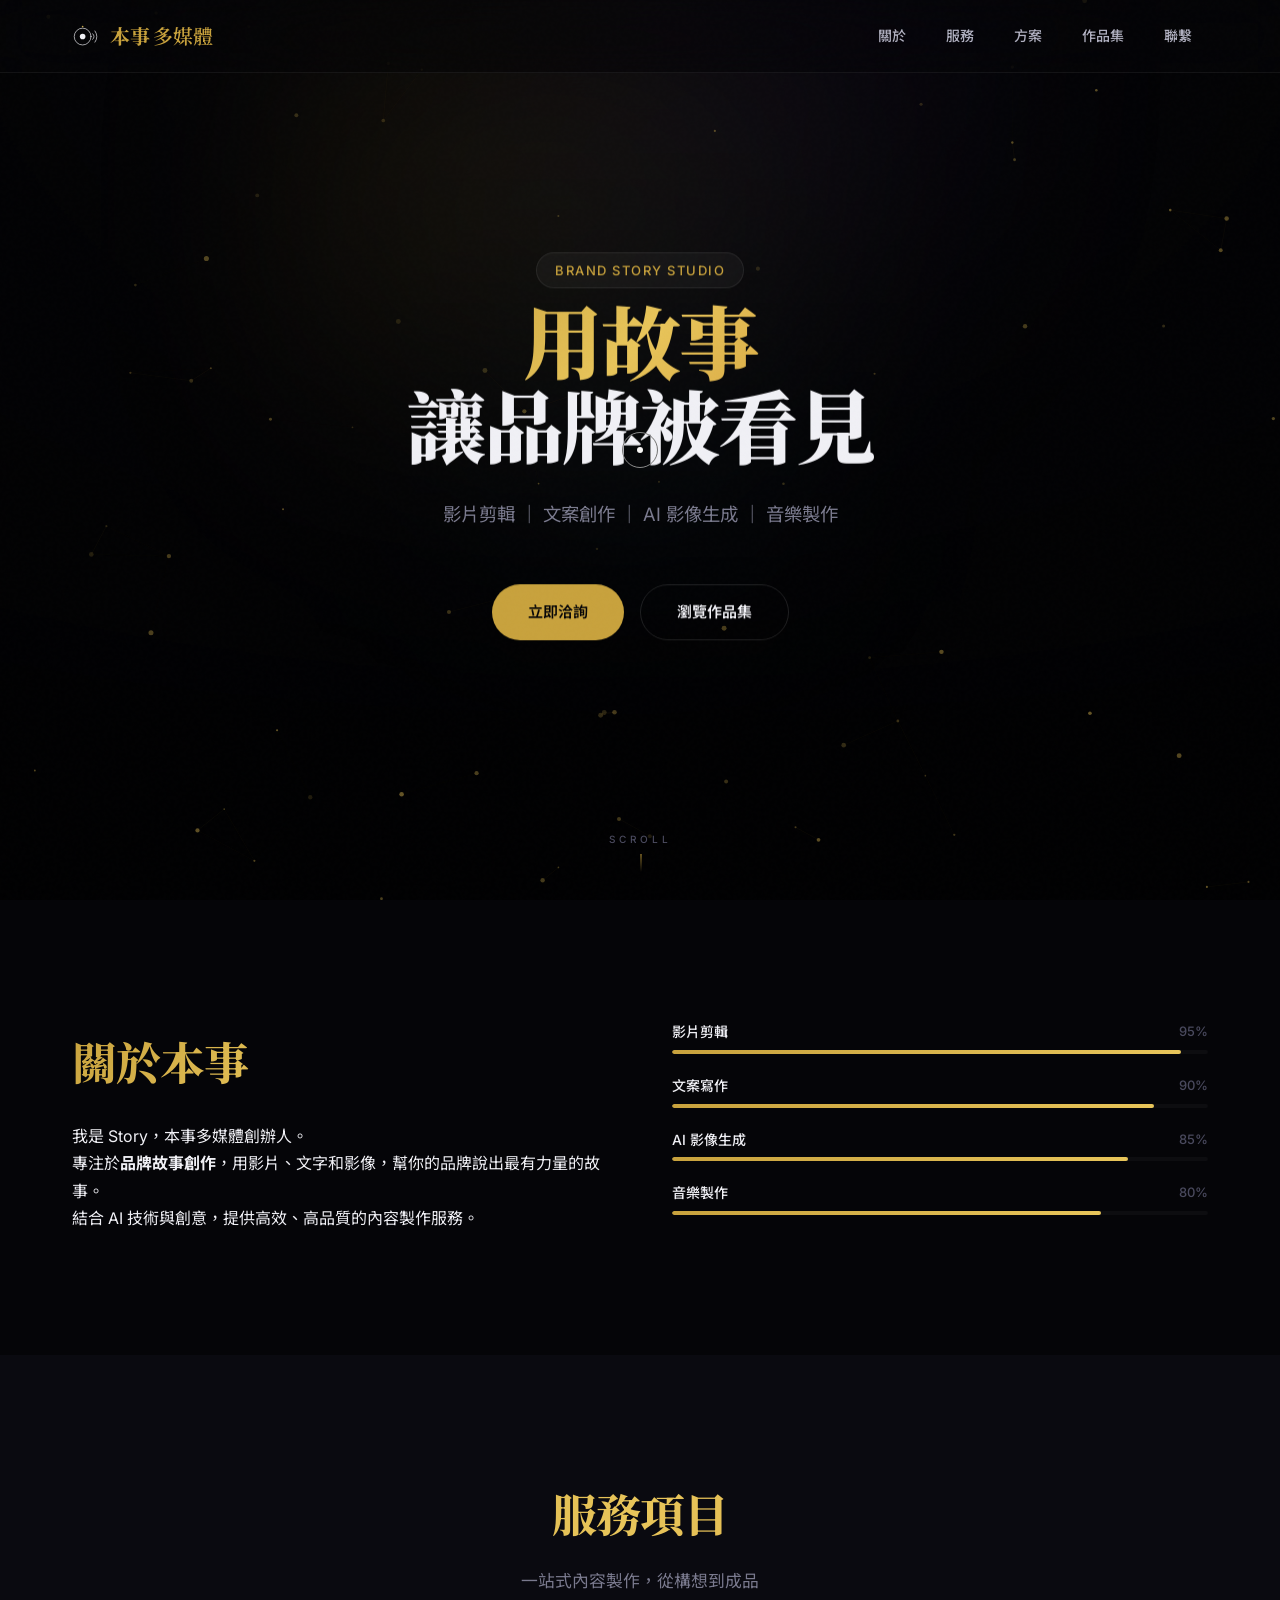
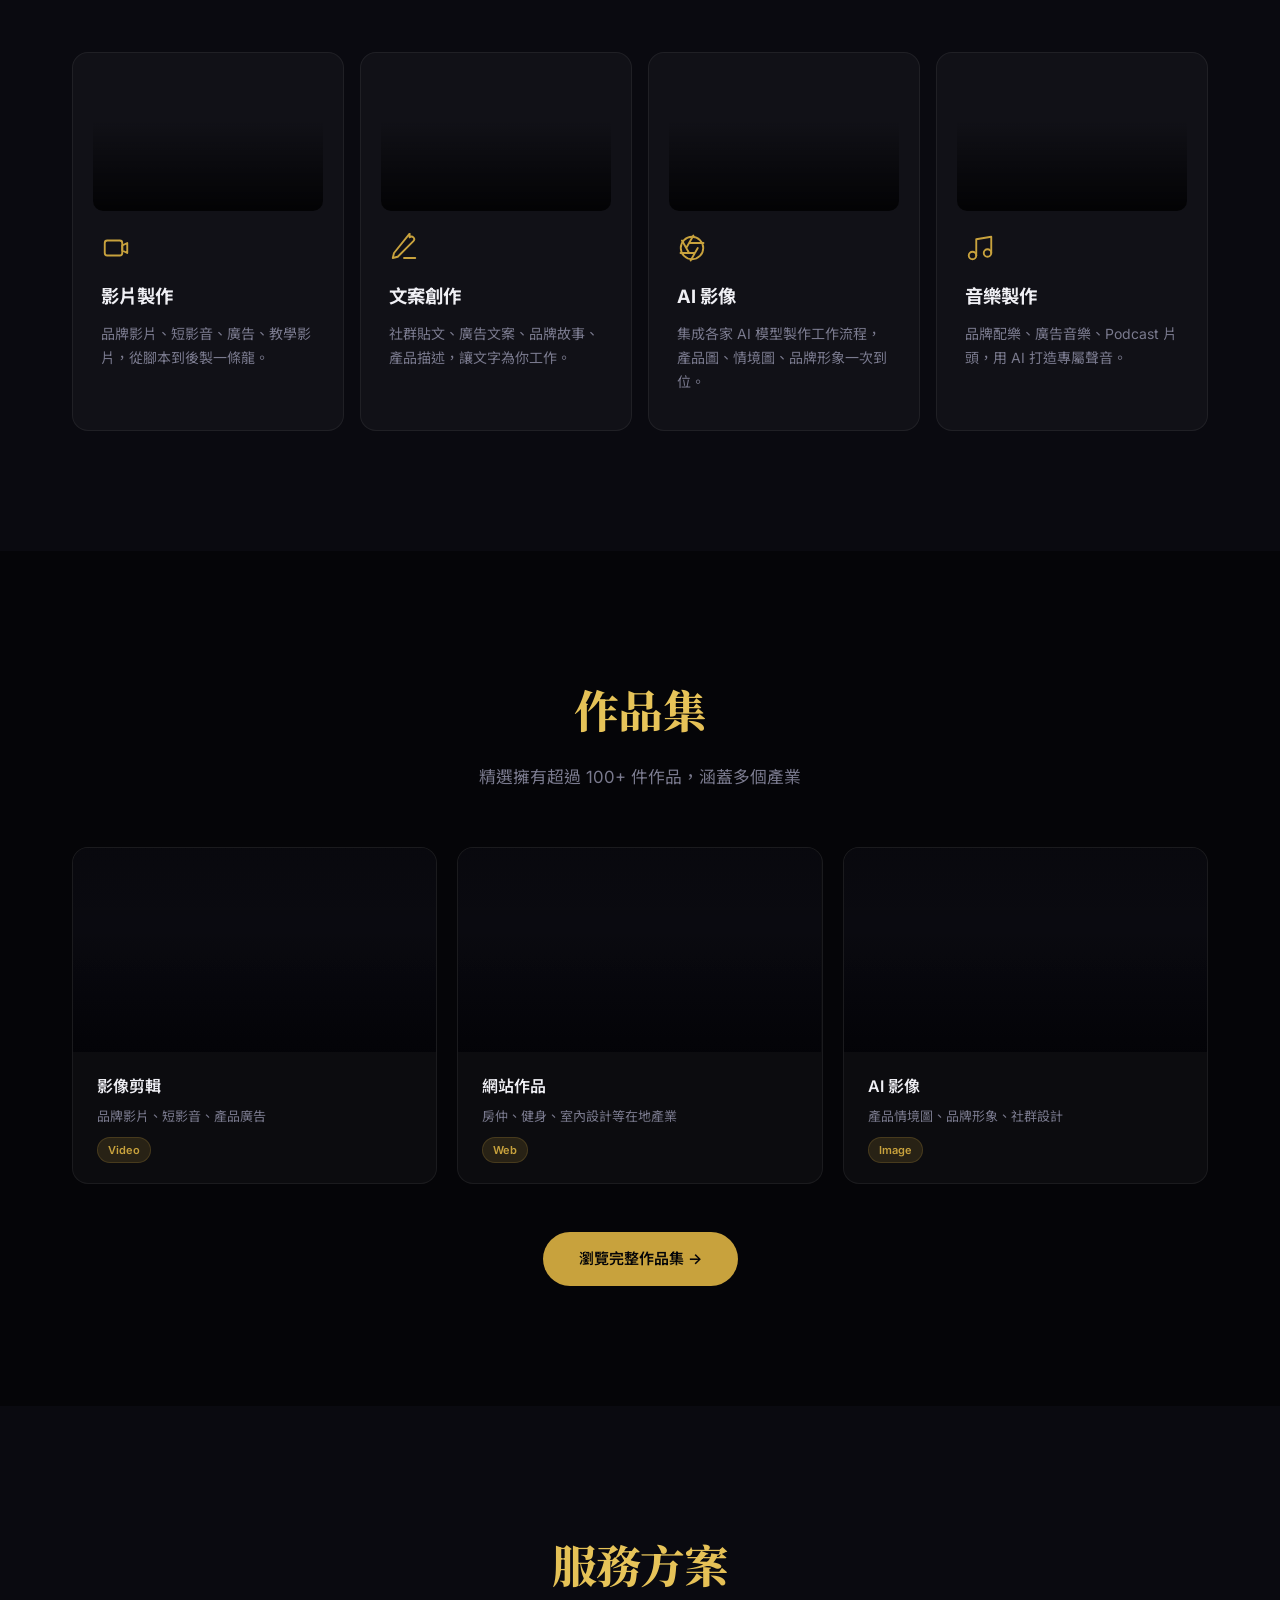
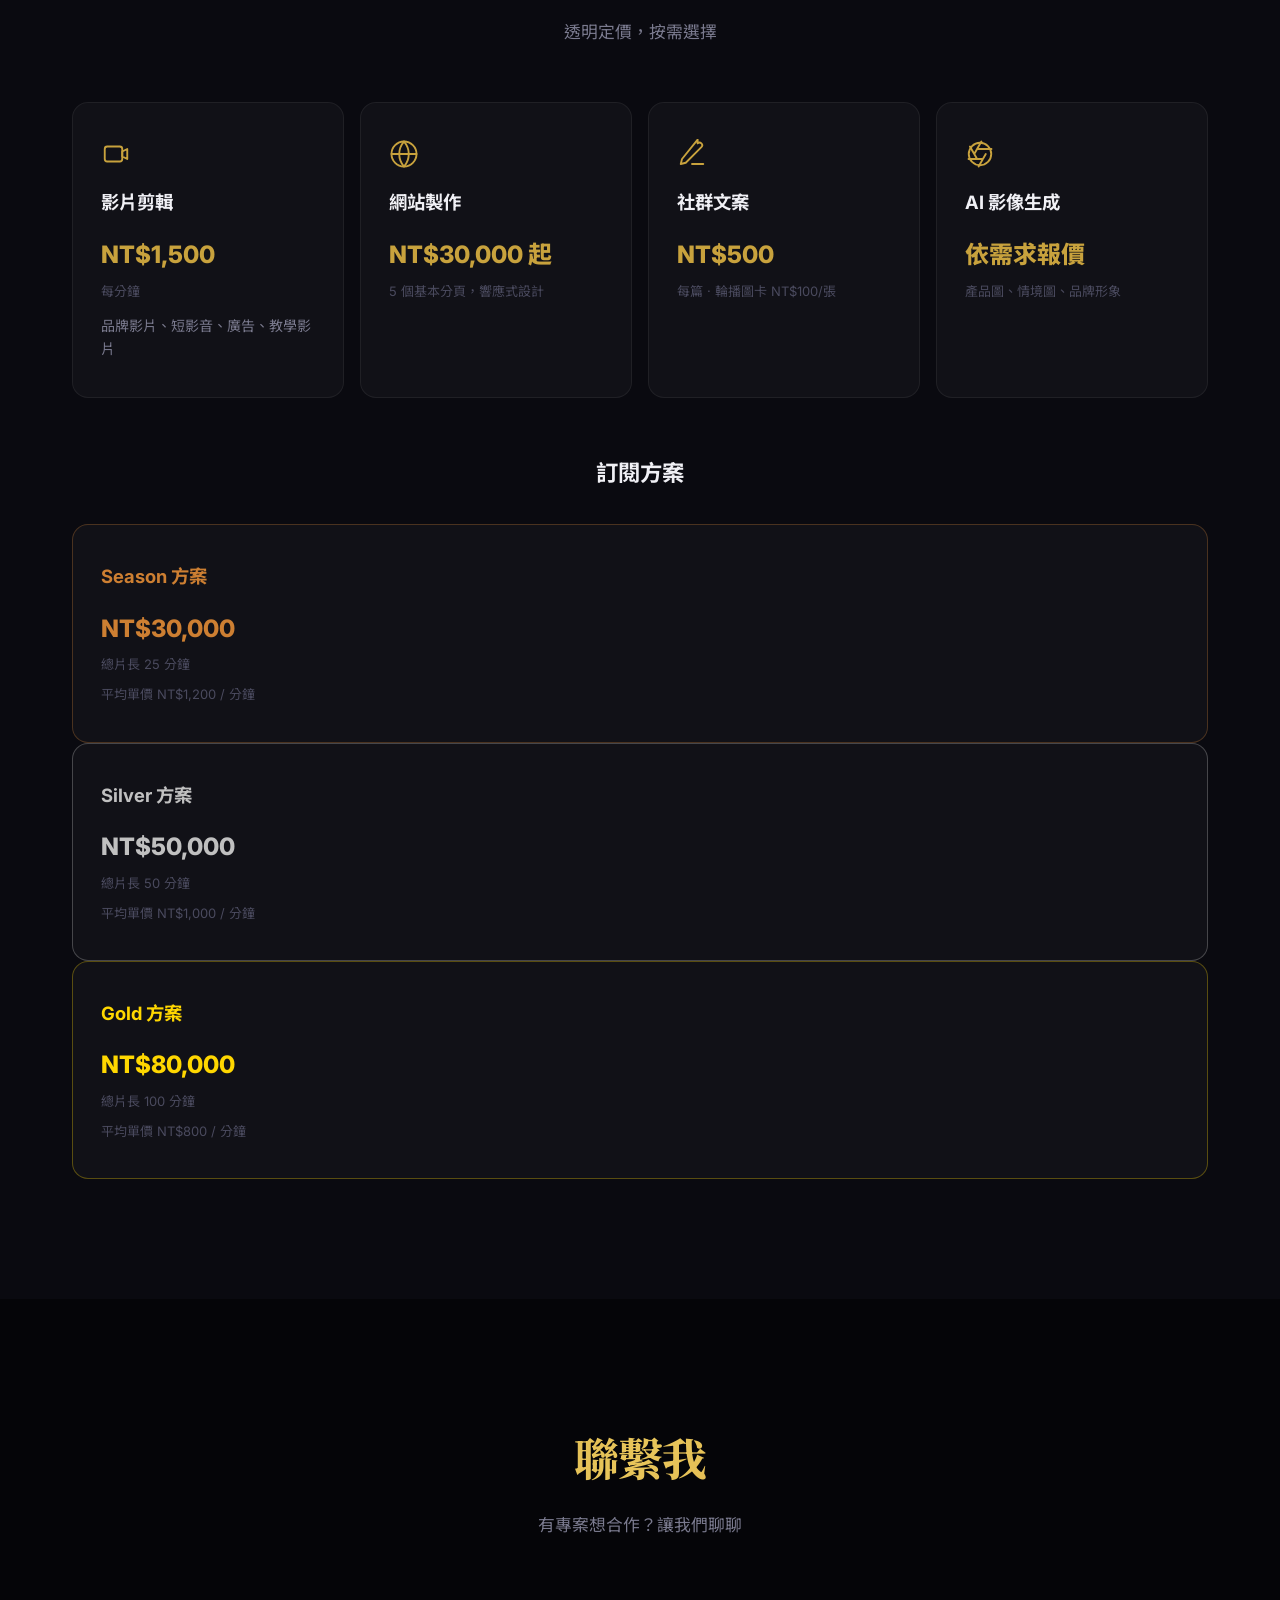
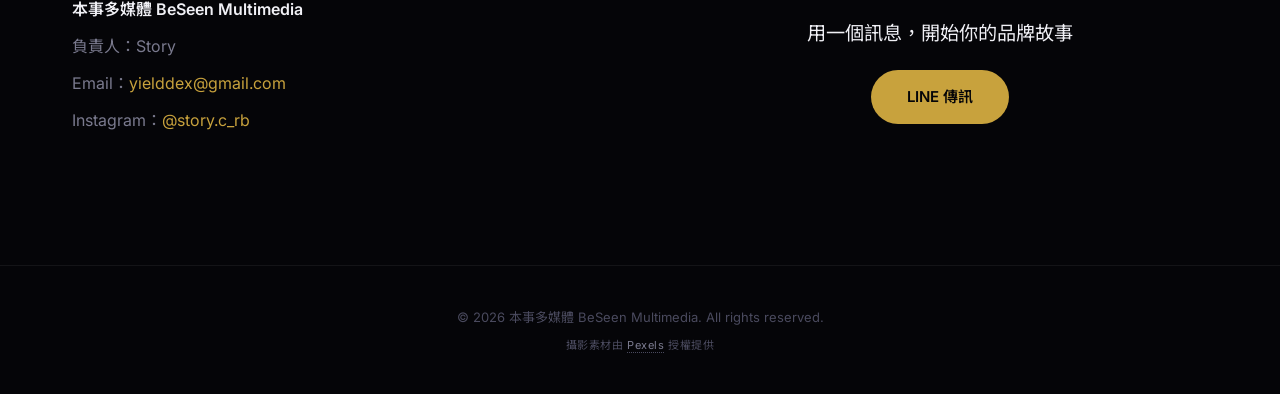
==== commit d310345f: "cinematic polish: magnetic cursor, gravity particles, parallax, Pexels imagery, logo SVG - assets/lo" ====
--- a/index.html
+++ b/index.html
@@ -4,13 +4,23 @@
 <meta charset="UTF-8">
 <meta name="viewport" content="width=device-width, initial-scale=1.0">
 <title>本事多媒體 BeSeen Multimedia — 品牌故事創作</title>
+<meta name="description" content="影片剪輯、文案創作、AI 影像生成、音樂製作。本事多媒體用影像與策略，讓你的品牌被看見。">
 <link rel="stylesheet" href="css/style.css">
 </head>
 <body>
 
 <nav>
   <div class="container">
-    <a href="#" class="logo">本事<span>多媒體</span></a>
+    <a href="#" class="logo magnetic">
+      <svg class="logo-mark" viewBox="0 0 100 100" fill="none" stroke="currentColor" stroke-width="2.4" stroke-linecap="round" aria-hidden="true">
+        <circle cx="38" cy="52" r="30"/>
+        <circle cx="38" cy="52" r="10" fill="currentColor" stroke="none"/>
+        <path d="M 74 42 Q 84 52 74 62"/>
+        <path d="M 82 32 Q 96 52 82 72"/>
+        <circle cx="38" cy="16" r="3" fill="#C8A84B" stroke="none"/>
+      </svg>
+      <span class="logo-wordmark">本事<em>多媒體</em></span>
+    </a>
     <ul>
       <li><a href="#about">關於</a></li>
       <li><a href="#services">服務</a></li>
@@ -23,25 +33,20 @@
 
 <!-- Hero -->
 <section class="hero">
+  <div class="hero-bg" style="background-image:url('https://images.pexels.com/photos/23384400/pexels-photo-23384400.jpeg?auto=compress&amp;cs=tinysrgb&amp;dpr=2&amp;h=1080&amp;w=1920');"></div>
   <div class="hero-content">
-    <div class="hero-badge">Brand Story Studio</div>
-    <h1>
+    <div class="hero-badge" data-parallax="0.04">Brand Story Studio</div>
+    <h1 data-parallax="0.08">
       <span class="line gradient-text">用故事</span>
       <span class="line">讓品牌被看見</span>
     </h1>
-    <p>影片剪輯 ｜ 文案創作 ｜ AI 影像生成 ｜ 音樂製作</p>
-    <div style="display:flex;gap:16px;justify-content:center;flex-wrap:wrap;">
-      <a href="https://line.me/ti/p/G1rRvflCQE" class="btn btn-pulse" target="_blank" rel="noopener">立即洽詢</a>
-      <a href="portfolio.html" class="btn btn-outline">瀏覽作品集</a>
-    </div>
-  </div>
-  <div class="particle" style="left:10%;top:20%;animation-delay:0s;"></div>
-  <div class="particle" style="left:20%;top:60%;animation-delay:1s;"></div>
-  <div class="particle" style="left:80%;top:30%;animation-delay:2s;"></div>
-  <div class="particle" style="left:70%;top:70%;animation-delay:3s;"></div>
-  <div class="particle" style="left:40%;top:80%;animation-delay:4s;"></div>
-  <div class="particle" style="left:90%;top:50%;animation-delay:5s;"></div>
-  <div class="particle" style="left:5%;top:45%;animation-delay:6s;"></div>
+    <p data-parallax="0.05">影片剪輯 ｜ 文案創作 ｜ AI 影像生成 ｜ 音樂製作</p>
+    <div class="hero-cta" data-parallax="0.03">
+      <a href="https://line.me/ti/p/G1rRvflCQE" class="btn btn-pulse magnetic" target="_blank" rel="noopener">立即洽詢</a>
+      <a href="portfolio.html" class="btn btn-outline magnetic">瀏覽作品集</a>
+    </div>
+  </div>
+  <div class="hero-scroll-hint" aria-hidden="true">SCROLL</div>
 </section>
 
 <!-- About -->
@@ -83,22 +88,26 @@
     <p class="subtitle">一站式內容製作，從構想到成品</p>
     <div class="bento-grid">
       <div class="card fade-up fade-up-delay-1">
-        <div class="card-icon">🎬</div>
+        <div class="card-media" style="background-image:url('https://images.pexels.com/photos/11748185/pexels-photo-11748185.jpeg?auto=compress&amp;cs=tinysrgb&amp;dpr=2&amp;h=400&amp;w=600');"></div>
+        <svg class="icon" viewBox="0 0 24 24" fill="none" stroke="currentColor" stroke-width="1.5" stroke-linecap="round" stroke-linejoin="round" aria-hidden="true"><rect x="3" y="6" width="14" height="12" rx="2"/><path d="m17 10 4-2v8l-4-2z"/></svg>
         <h3>影片製作</h3>
         <p>品牌影片、短影音、廣告、教學影片，從腳本到後製一條龍。</p>
       </div>
       <div class="card fade-up fade-up-delay-2">
-        <div class="card-icon">✍️</div>
+        <div class="card-media" style="background-image:url('https://images.pexels.com/photos/4186911/pexels-photo-4186911.jpeg?auto=compress&amp;cs=tinysrgb&amp;dpr=2&amp;h=400&amp;w=600');"></div>
+        <svg class="icon" viewBox="0 0 24 24" fill="none" stroke="currentColor" stroke-width="1.5" stroke-linecap="round" stroke-linejoin="round" aria-hidden="true"><path d="M12 20h9"/><path d="M16.5 3.5a2.12 2.12 0 0 1 3 3L7 19l-4 1 1-4 12.5-15.5z"/></svg>
         <h3>文案創作</h3>
         <p>社群貼文、廣告文案、品牌故事、產品描述，讓文字為你工作。</p>
       </div>
       <div class="card fade-up fade-up-delay-3">
-        <div class="card-icon">🎨</div>
+        <div class="card-media" style="background-image:url('https://images.pexels.com/photos/29534871/pexels-photo-29534871.jpeg?auto=compress&amp;cs=tinysrgb&amp;dpr=2&amp;h=400&amp;w=600');"></div>
+        <svg class="icon" viewBox="0 0 24 24" fill="none" stroke="currentColor" stroke-width="1.5" stroke-linecap="round" stroke-linejoin="round" aria-hidden="true"><circle cx="12" cy="12" r="9"/><path d="M9.69 8h11.48M7.38 12l5.74-9.94M9.69 16 3.95 6.06M14.31 16H2.83M16.62 12l-5.74 9.94"/></svg>
         <h3>AI 影像</h3>
         <p>集成各家 AI 模型製作工作流程，產品圖、情境圖、品牌形象一次到位。</p>
       </div>
       <div class="card fade-up fade-up-delay-4">
-        <div class="card-icon">🎵</div>
+        <div class="card-media" style="background-image:url('https://images.pexels.com/photos/5749192/pexels-photo-5749192.jpeg?auto=compress&amp;cs=tinysrgb&amp;dpr=2&amp;h=400&amp;w=600');"></div>
+        <svg class="icon" viewBox="0 0 24 24" fill="none" stroke="currentColor" stroke-width="1.5" stroke-linecap="round" stroke-linejoin="round" aria-hidden="true"><path d="M9 18V5l12-2v13"/><circle cx="6" cy="18" r="3"/><circle cx="18" cy="16" r="3"/></svg>
         <h3>音樂製作</h3>
         <p>品牌配樂、廣告音樂、Podcast 片頭，用 AI 打造專屬聲音。</p>
       </div>
@@ -111,9 +120,21 @@
   <div class="container">
     <h2 class="gradient-text">作品集</h2>
     <p class="subtitle">精選擁有超過 100+ 件作品，涵蓋多個產業</p>
-    <div class="portfolio-preview fade-up" style="text-align:center;">
-      <a href="portfolio.html" class="btn">瀏覽完整作品集 →</a>
-    </div>
+    <div class="portfolio-grid" style="margin-bottom:48px;">
+      <a href="portfolio.html" class="portfolio-item fade-up">
+        <div class="portfolio-thumb" style="background-image:url('https://images.pexels.com/photos/32403266/pexels-photo-32403266.jpeg?auto=compress&amp;cs=tinysrgb&amp;dpr=2&amp;h=650&amp;w=940');"></div>
+        <div class="portfolio-meta"><h4>影像剪輯</h4><p>品牌影片、短影音、產品廣告</p><span class="portfolio-tag">Video</span></div>
+      </a>
+      <a href="portfolio.html" class="portfolio-item fade-up fade-up-delay-1">
+        <div class="portfolio-thumb" style="background-image:url('https://images.pexels.com/photos/7414917/pexels-photo-7414917.jpeg?auto=compress&amp;cs=tinysrgb&amp;dpr=2&amp;h=650&amp;w=940');"></div>
+        <div class="portfolio-meta"><h4>網站作品</h4><p>房仲、健身、室內設計等在地產業</p><span class="portfolio-tag">Web</span></div>
+      </a>
+      <a href="portfolio.html" class="portfolio-item fade-up fade-up-delay-2">
+        <div class="portfolio-thumb" style="background-image:url('https://images.pexels.com/photos/29534871/pexels-photo-29534871.jpeg?auto=compress&amp;cs=tinysrgb&amp;dpr=2&amp;h=650&amp;w=940');"></div>
+        <div class="portfolio-meta"><h4>AI 影像</h4><p>產品情境圖、品牌形象、社群設計</p><span class="portfolio-tag">Image</span></div>
+      </a>
+    </div>
+    <div style="text-align:center;"><a href="portfolio.html" class="btn magnetic">瀏覽完整作品集 →</a></div>
   </div>
 </section>
 
@@ -124,26 +145,26 @@
     <p class="subtitle">透明定價，按需選擇</p>
     <div class="bento-grid">
       <div class="card fade-up fade-up-delay-1">
-        <div class="card-icon">🎬</div>
+        <svg class="icon" viewBox="0 0 24 24" fill="none" stroke="currentColor" stroke-width="1.5" stroke-linecap="round" stroke-linejoin="round" aria-hidden="true"><rect x="3" y="6" width="14" height="12" rx="2"/><path d="m17 10 4-2v8l-4-2z"/></svg>
         <h3>影片剪輯</h3>
         <span class="price">NT$1,500</span>
         <p class="price-note">每分鐘</p>
         <p style="margin-top:12px;">品牌影片、短影音、廣告、教學影片</p>
       </div>
       <div class="card fade-up fade-up-delay-2">
-        <div class="card-icon">🌐</div>
+        <svg class="icon" viewBox="0 0 24 24" fill="none" stroke="currentColor" stroke-width="1.5" stroke-linecap="round" stroke-linejoin="round" aria-hidden="true"><circle cx="12" cy="12" r="10"/><path d="M2 12h20M12 2a15 15 0 0 1 0 20M12 2a15 15 0 0 0 0 20"/></svg>
         <h3>網站製作</h3>
         <span class="price">NT$30,000 起</span>
         <p class="price-note">5 個基本分頁，響應式設計</p>
       </div>
       <div class="card fade-up fade-up-delay-3">
-        <div class="card-icon">✍️</div>
+        <svg class="icon" viewBox="0 0 24 24" fill="none" stroke="currentColor" stroke-width="1.5" stroke-linecap="round" stroke-linejoin="round" aria-hidden="true"><path d="M12 20h9"/><path d="M16.5 3.5a2.12 2.12 0 0 1 3 3L7 19l-4 1 1-4 12.5-15.5z"/></svg>
         <h3>社群文案</h3>
         <span class="price">NT$500</span>
         <p class="price-note">每篇 · 輪播圖卡 NT$100/張</p>
       </div>
       <div class="card fade-up fade-up-delay-4">
-        <div class="card-icon">🎨</div>
+        <svg class="icon" viewBox="0 0 24 24" fill="none" stroke="currentColor" stroke-width="1.5" stroke-linecap="round" stroke-linejoin="round" aria-hidden="true"><circle cx="12" cy="12" r="9"/><path d="M9.69 8h11.48M7.38 12l5.74-9.94M9.69 16 3.95 6.06M14.31 16H2.83M16.62 12l-5.74 9.94"/></svg>
         <h3>AI 影像生成</h3>
         <span class="price">依需求報價</span>
         <p class="price-note">產品圖、情境圖、品牌形象</p>
@@ -188,7 +209,7 @@
       </div>
       <div class="contact-cta fade-up fade-up-delay-2">
         <p>用一個訊息，開始你的品牌故事</p>
-        <a href="https://line.me/ti/p/G1rRvflCQE" class="btn" target="_blank" rel="noopener">LINE 傳訊</a>
+        <a href="https://line.me/ti/p/G1rRvflCQE" class="btn magnetic" target="_blank" rel="noopener">LINE 傳訊</a>
       </div>
     </div>
   </div>
@@ -197,13 +218,12 @@
 <footer>
   <div class="container">
     <p>&copy; 2026 本事多媒體 BeSeen Multimedia. All rights reserved.</p>
+    <p class="credits">攝影素材由 <a href="https://www.pexels.com" target="_blank" rel="noopener">Pexels</a> 授權提供</p>
   </div>
 </footer>
 
 <script>
 document.addEventListener('DOMContentLoaded', function() {
-
-  // Scroll-triggered fade-up animations
   const observer = new IntersectionObserver((entries) => {
     entries.forEach(entry => {
       if (entry.isIntersecting) {
@@ -214,43 +234,26 @@
   }, { threshold: 0.1, rootMargin: '0px 0px -40px 0px' });
   document.querySelectorAll('.fade-up').forEach(el => observer.observe(el));
 
-  // Nav scroll effect
   const nav = document.querySelector('nav');
-  window.addEventListener('scroll', () => {
-    nav.classList.toggle('scrolled', window.scrollY > 50);
-  });
-
-  // Skill bar animation
+  window.addEventListener('scroll', () => { nav.classList.toggle('scrolled', window.scrollY > 50); });
+
   const skillObserver = new IntersectionObserver((entries) => {
     entries.forEach(entry => {
-      if (entry.isIntersecting) {
-        entry.target.classList.add('animate');
-        skillObserver.unobserve(entry.target);
-      }
+      if (entry.isIntersecting) { entry.target.classList.add('animate'); skillObserver.unobserve(entry.target); }
     });
   }, { threshold: 0.3 });
   document.querySelectorAll('.skill').forEach(skill => skillObserver.observe(skill));
 
-  // Smooth scrolling for anchor links
   document.querySelectorAll('a[href^="#"]').forEach(anchor => {
     anchor.addEventListener('click', function(e) {
-      e.preventDefault();
       const targetId = this.getAttribute('href');
       if (targetId === '#') return;
       const target = document.querySelector(targetId);
-      if (target) target.scrollIntoView({ behavior: 'smooth', block: 'start' });
+      if (target) { e.preventDefault(); target.scrollIntoView({ behavior: 'smooth', block: 'start' }); }
     });
-  });
-
-  // Particle randomization
-  document.querySelectorAll('.hero .particle').forEach(p => {
-    const size = 2 + Math.random() * 4;
-    p.style.width = `${size}px`;
-    p.style.height = `${size}px`;
-    p.style.animationDuration = `${5 + Math.random() * 6}s`;
   });
 });
 </script>
-
+<script src="js/interactions.js"></script>
 </body>
 </html>
--- a/css/style.css
+++ b/css/style.css
@@ -3,7 +3,7 @@
    Design: Glassmorphism + Bento Grid + Micro-interactions
    ══════════════════════════════════════ */
 
-@import url('https://fonts.googleapis.com/css2?family=Inter:wght@300;400;500;600;700;800;900&family=Noto+Sans+TC:wght@300;400;500;700;900&display=swap');
+@import url('https://fonts.googleapis.com/css2?family=Inter:wght@300;400;500;600;700;800;900&family=Noto+Sans+TC:wght@300;400;500;700;900&family=Noto+Serif+TC:wght@400;600;700&display=swap');
 
 :root {
   --bg: #050508;
@@ -558,4 +558,279 @@
   .tab-nav { flex-wrap: wrap; gap: 6px; padding: 20px 16px; }
   .portfolio-grid { grid-template-columns: 1fr; }
   .section { padding: 80px 0; }
-}
+  .hero-scroll-hint { display: none; }
+  .card-media { height: 100px; }
+}
+
+/* ══════════════════════════════════════
+   CINEMATIC POLISH v2 — Interactions layer
+   ══════════════════════════════════════ */
+
+/* Logo lockup */
+.logo {
+  display: inline-flex;
+  align-items: center;
+  gap: 10px;
+  letter-spacing: -0.3px;
+  color: var(--text);
+}
+.logo-mark {
+  width: 28px;
+  height: 28px;
+  color: var(--text);
+  transition: color 0.4s var(--transition), transform 0.6s var(--transition);
+  flex: none;
+}
+.logo:hover .logo-mark {
+  color: var(--accent);
+  transform: rotate(-8deg);
+}
+.logo-wordmark {
+  font-family: 'Noto Serif TC', Georgia, serif;
+  font-weight: 700;
+  font-size: 20px;
+}
+.logo-wordmark em {
+  font-style: normal;
+  color: var(--accent);
+  font-weight: 600;
+  margin-left: 4px;
+}
+
+/* Display headings use serif to match brand guideline */
+.hero h1,
+.section h2,
+.portfolio-hero h1 {
+  font-family: 'Noto Serif TC', Georgia, serif;
+}
+
+/* Custom magnetic cursor */
+html.has-custom-cursor,
+html.has-custom-cursor a,
+html.has-custom-cursor button,
+html.has-custom-cursor .magnetic,
+html.has-custom-cursor .card,
+html.has-custom-cursor .portfolio-item {
+  cursor: none;
+}
+.cursor-dot,
+.cursor-ring {
+  position: fixed;
+  top: 0;
+  left: 0;
+  pointer-events: none;
+  z-index: 10000;
+  transform: translate(-100px, -100px);
+  will-change: transform;
+  mix-blend-mode: difference;
+}
+.cursor-dot {
+  width: 6px;
+  height: 6px;
+  margin: -3px 0 0 -3px;
+  border-radius: 50%;
+  background: #fff;
+}
+.cursor-ring {
+  width: 36px;
+  height: 36px;
+  margin: -18px 0 0 -18px;
+  border-radius: 50%;
+  border: 1px solid rgba(255, 255, 255, 0.55);
+  transition: width 0.25s, height 0.25s, margin 0.25s, border-color 0.25s;
+}
+.cursor-ring.is-hover {
+  width: 56px;
+  height: 56px;
+  margin: -28px 0 0 -28px;
+  border-color: var(--accent);
+}
+@media (hover: none), (pointer: coarse) {
+  .cursor-dot, .cursor-ring { display: none !important; }
+  html.has-custom-cursor, html.has-custom-cursor * { cursor: auto !important; }
+}
+
+/* Magnetic elements — smooth return */
+.magnetic {
+  transition: transform 0.45s cubic-bezier(0.2, 0.9, 0.2, 1);
+  will-change: transform;
+  display: inline-flex;
+}
+
+/* Hero background image */
+.hero { isolation: isolate; }
+.hero-bg {
+  position: absolute;
+  inset: 0;
+  z-index: 0;
+  background-size: cover;
+  background-position: center;
+  filter: grayscale(0.35) brightness(0.3) contrast(1.15) saturate(0.8);
+  opacity: 0.7;
+}
+.hero-bg::after {
+  content: '';
+  position: absolute;
+  inset: 0;
+  background:
+    linear-gradient(180deg, rgba(5, 5, 8, 0.2) 0%, rgba(5, 5, 8, 0.65) 55%, var(--bg) 92%),
+    radial-gradient(ellipse at 50% 40%, transparent 30%, rgba(5, 5, 8, 0.4) 80%);
+}
+.hero-canvas {
+  position: absolute;
+  inset: 0;
+  width: 100%;
+  height: 100%;
+  z-index: 1;
+  pointer-events: none;
+}
+.hero .hero-content {
+  position: relative;
+  z-index: 2;
+}
+.hero .particle { display: none; }
+
+.hero-cta {
+  display: flex;
+  gap: 16px;
+  justify-content: center;
+  flex-wrap: wrap;
+}
+
+.hero-scroll-hint {
+  position: absolute;
+  bottom: 28px;
+  left: 50%;
+  transform: translateX(-50%);
+  z-index: 2;
+  font-size: 10px;
+  letter-spacing: 0.4em;
+  color: var(--text-muted);
+  font-weight: 500;
+  padding-bottom: 24px;
+}
+.hero-scroll-hint::after {
+  content: '';
+  position: absolute;
+  bottom: 0;
+  left: 50%;
+  width: 1px;
+  height: 18px;
+  background: linear-gradient(to bottom, var(--accent), transparent);
+  animation: scrollHint 2.4s ease-in-out infinite;
+}
+@keyframes scrollHint {
+  0%, 100% { transform: scaleY(0.3); transform-origin: top; opacity: 0.4; }
+  50% { transform: scaleY(1); transform-origin: top; opacity: 1; }
+}
+
+/* Service card media thumbnail */
+.card-media {
+  height: 130px;
+  border-radius: var(--radius-sm);
+  background-size: cover;
+  background-position: center;
+  margin: -8px -8px 22px;
+  position: relative;
+  overflow: hidden;
+  filter: grayscale(0.2) saturate(0.85) contrast(1.05);
+  transition: filter 0.5s, transform 0.5s var(--transition);
+}
+.card-media::after {
+  content: '';
+  position: absolute;
+  inset: 0;
+  background: linear-gradient(180deg, transparent 30%, rgba(5, 5, 8, 0.85));
+}
+.card:hover .card-media {
+  filter: grayscale(0) saturate(1) contrast(1.15);
+  transform: scale(1.03);
+}
+
+/* Inline SVG icons (replacing emojis) */
+.icon {
+  width: 30px;
+  height: 30px;
+  color: var(--accent);
+  margin-bottom: 18px;
+  display: block;
+  transition: transform 0.4s var(--transition), color 0.3s;
+}
+.card:hover .icon {
+  color: var(--accent2);
+  transform: translateY(-2px) rotate(-4deg);
+}
+
+/* Portfolio thumb — Pexels image + 3D tilt */
+.portfolio-thumb {
+  background-size: cover !important;
+  background-position: center;
+  color: transparent;
+  font-size: 0 !important;
+  transition: transform 0.5s var(--transition), filter 0.5s;
+  transform-style: preserve-3d;
+  will-change: transform;
+  filter: grayscale(0.25) saturate(0.85) contrast(1.05);
+}
+.portfolio-item { perspective: 900px; }
+.portfolio-item:hover .portfolio-thumb {
+  filter: grayscale(0) saturate(1.05) contrast(1.1);
+}
+.portfolio-thumb::after {
+  background: linear-gradient(to bottom, rgba(5,5,8,0.15) 0%, transparent 40%, rgba(5,5,8,0.65) 100%);
+  transition: opacity 0.4s;
+  opacity: 0.85;
+}
+.portfolio-item:hover .portfolio-thumb::after { opacity: 0.55; }
+
+/* Links wrapping portfolio-items */
+a.portfolio-item {
+  text-decoration: none;
+  color: inherit;
+  display: block;
+}
+a.portfolio-item:hover { color: inherit; }
+
+/* Parallax */
+[data-parallax] {
+  transform: translate3d(0, var(--py, 0), 0);
+  will-change: transform;
+  transition: transform 0.1s linear;
+}
+
+/* Pexels credit */
+.credits {
+  font-size: 11px;
+  color: var(--text-muted);
+  margin-top: 8px;
+  letter-spacing: 0.05em;
+}
+.credits a {
+  color: var(--text-dim);
+  border-bottom: 1px dotted var(--text-muted);
+}
+.credits a:hover { color: var(--accent); }
+
+/* Tab-btn polish */
+.tab-btn { letter-spacing: 0.05em; }
+.tab-btn::before {
+  content: '';
+  display: inline-block;
+  width: 6px; height: 6px;
+  border-radius: 50%;
+  background: var(--text-muted);
+  margin-right: 8px;
+  transition: background 0.3s, transform 0.3s;
+  vertical-align: middle;
+}
+.tab-btn.active::before {
+  background: #050508;
+  transform: scale(1.3);
+}
+
+/* Respect reduced motion */
+@media (prefers-reduced-motion: reduce) {
+  .cursor-dot, .cursor-ring, .hero-canvas, .hero-scroll-hint::after { display: none !important; }
+  [data-parallax] { transform: none !important; }
+  .magnetic, .card-media, .portfolio-thumb, .icon { transition: none !important; }
+}
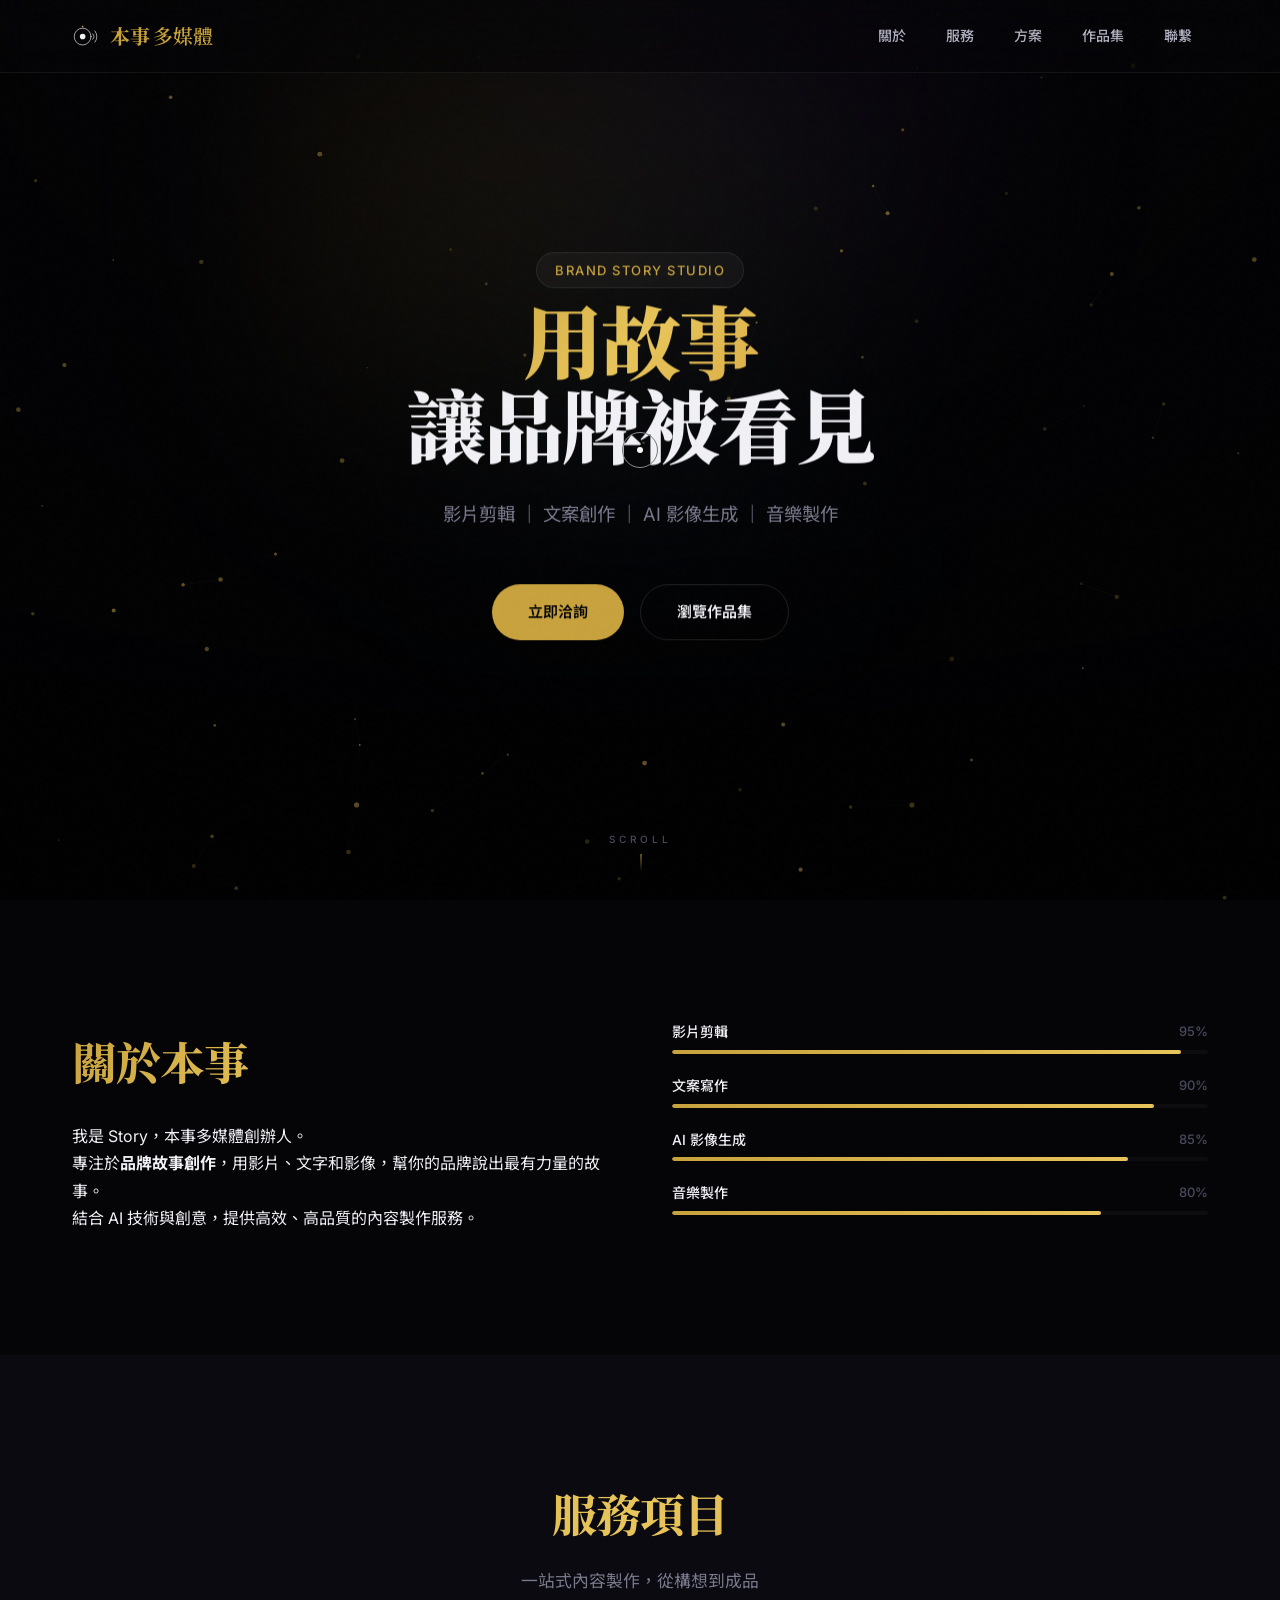
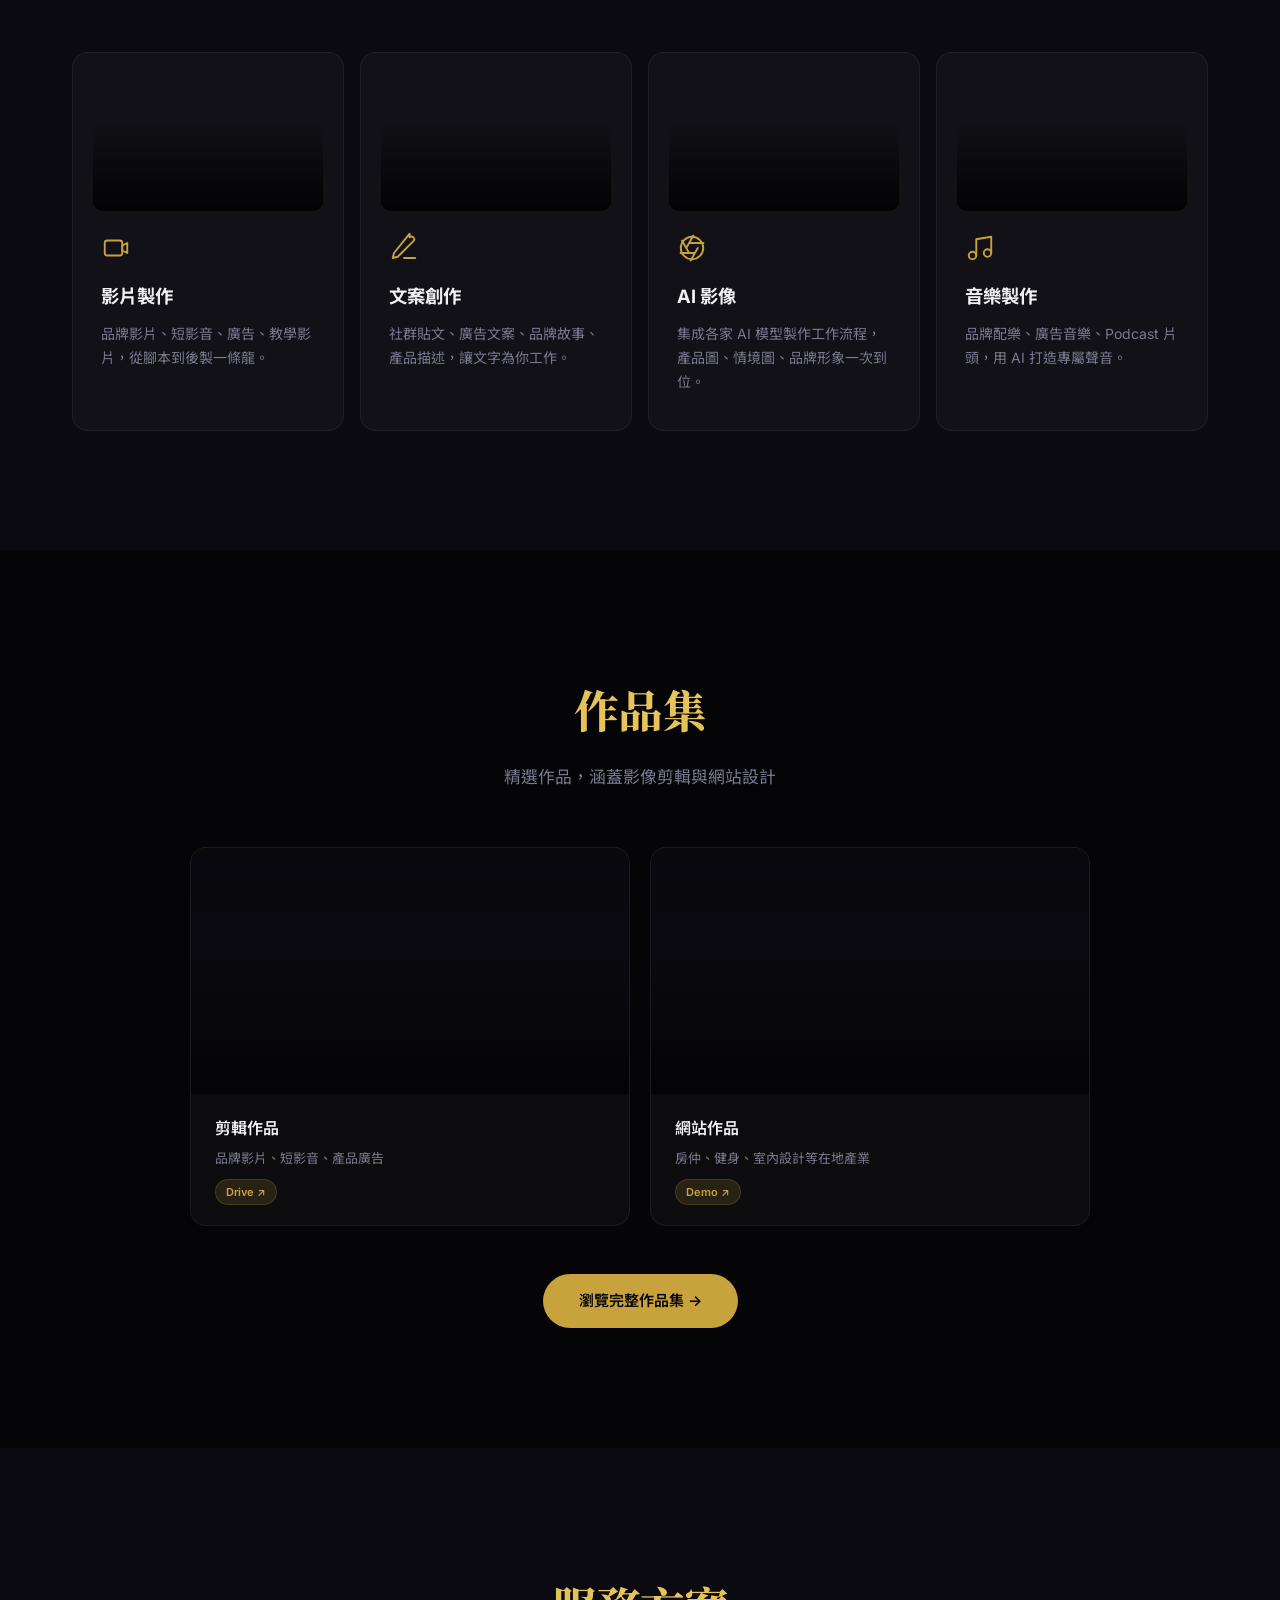
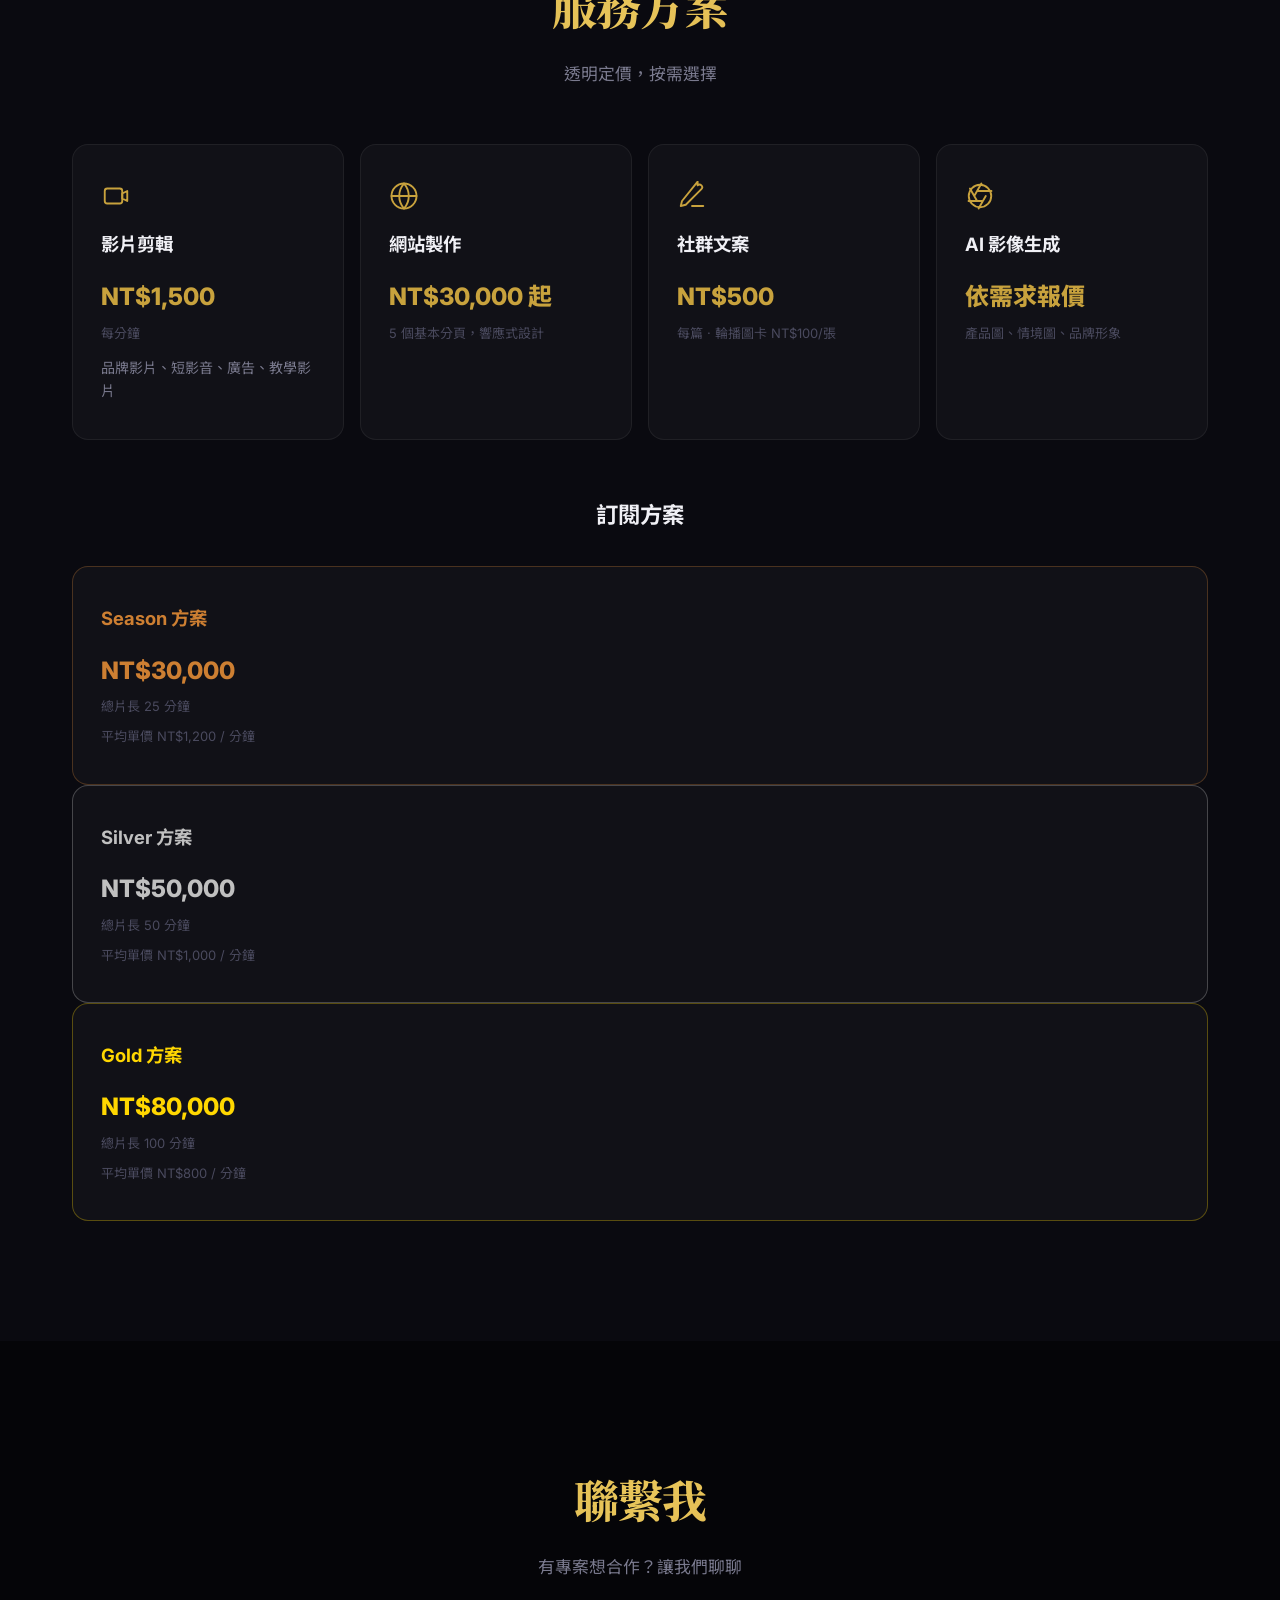
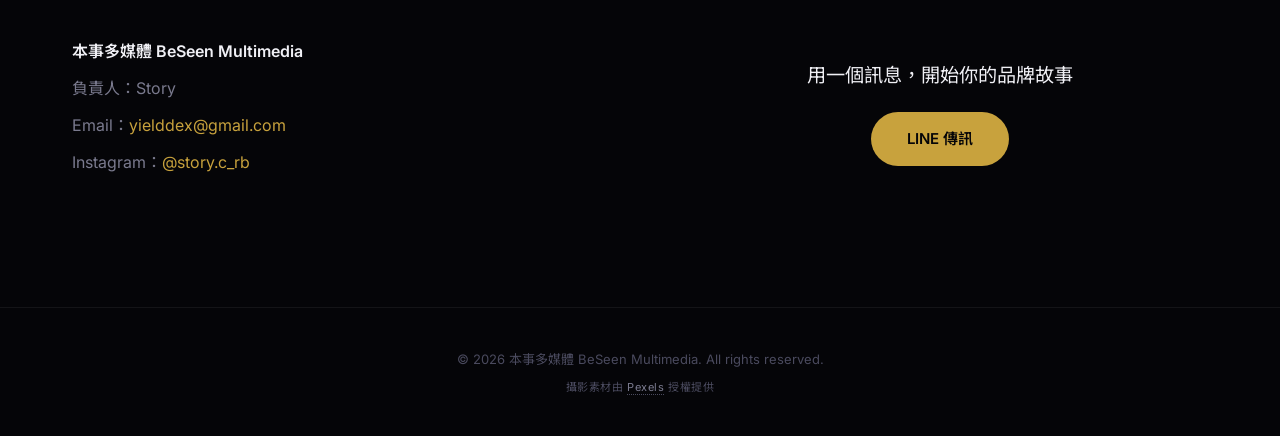
==== commit df4ed7c1: "portfolio: link to real works, remove empty categories - index hero preview: 3 cards → 2 cards, dire" ====
--- a/index.html
+++ b/index.html
@@ -119,19 +119,15 @@
 <section id="portfolio" class="section">
   <div class="container">
     <h2 class="gradient-text">作品集</h2>
-    <p class="subtitle">精選擁有超過 100+ 件作品，涵蓋多個產業</p>
-    <div class="portfolio-grid" style="margin-bottom:48px;">
-      <a href="portfolio.html" class="portfolio-item fade-up">
+    <p class="subtitle">精選作品，涵蓋影像剪輯與網站設計</p>
+    <div class="portfolio-grid" style="margin-bottom:48px;grid-template-columns:repeat(auto-fit,minmax(360px,1fr));max-width:900px;margin-left:auto;margin-right:auto;">
+      <a href="https://drive.google.com/drive/folders/1zQLMpoyXFoV4wm3VaZWwSocVGGFFy7O8?usp=sharing" target="_blank" rel="noopener" class="portfolio-item fade-up">
         <div class="portfolio-thumb" style="background-image:url('https://images.pexels.com/photos/32403266/pexels-photo-32403266.jpeg?auto=compress&amp;cs=tinysrgb&amp;dpr=2&amp;h=650&amp;w=940');"></div>
-        <div class="portfolio-meta"><h4>影像剪輯</h4><p>品牌影片、短影音、產品廣告</p><span class="portfolio-tag">Video</span></div>
+        <div class="portfolio-meta"><h4>剪輯作品</h4><p>品牌影片、短影音、產品廣告</p><span class="portfolio-tag">Drive ↗</span></div>
       </a>
-      <a href="portfolio.html" class="portfolio-item fade-up fade-up-delay-1">
+      <a href="https://storychien.github.io/demo-website" target="_blank" rel="noopener" class="portfolio-item fade-up fade-up-delay-1">
         <div class="portfolio-thumb" style="background-image:url('https://images.pexels.com/photos/7414917/pexels-photo-7414917.jpeg?auto=compress&amp;cs=tinysrgb&amp;dpr=2&amp;h=650&amp;w=940');"></div>
-        <div class="portfolio-meta"><h4>網站作品</h4><p>房仲、健身、室內設計等在地產業</p><span class="portfolio-tag">Web</span></div>
-      </a>
-      <a href="portfolio.html" class="portfolio-item fade-up fade-up-delay-2">
-        <div class="portfolio-thumb" style="background-image:url('https://images.pexels.com/photos/29534871/pexels-photo-29534871.jpeg?auto=compress&amp;cs=tinysrgb&amp;dpr=2&amp;h=650&amp;w=940');"></div>
-        <div class="portfolio-meta"><h4>AI 影像</h4><p>產品情境圖、品牌形象、社群設計</p><span class="portfolio-tag">Image</span></div>
+        <div class="portfolio-meta"><h4>網站作品</h4><p>房仲、健身、室內設計等在地產業</p><span class="portfolio-tag">Demo ↗</span></div>
       </a>
     </div>
     <div style="text-align:center;"><a href="portfolio.html" class="btn magnetic">瀏覽完整作品集 →</a></div>
